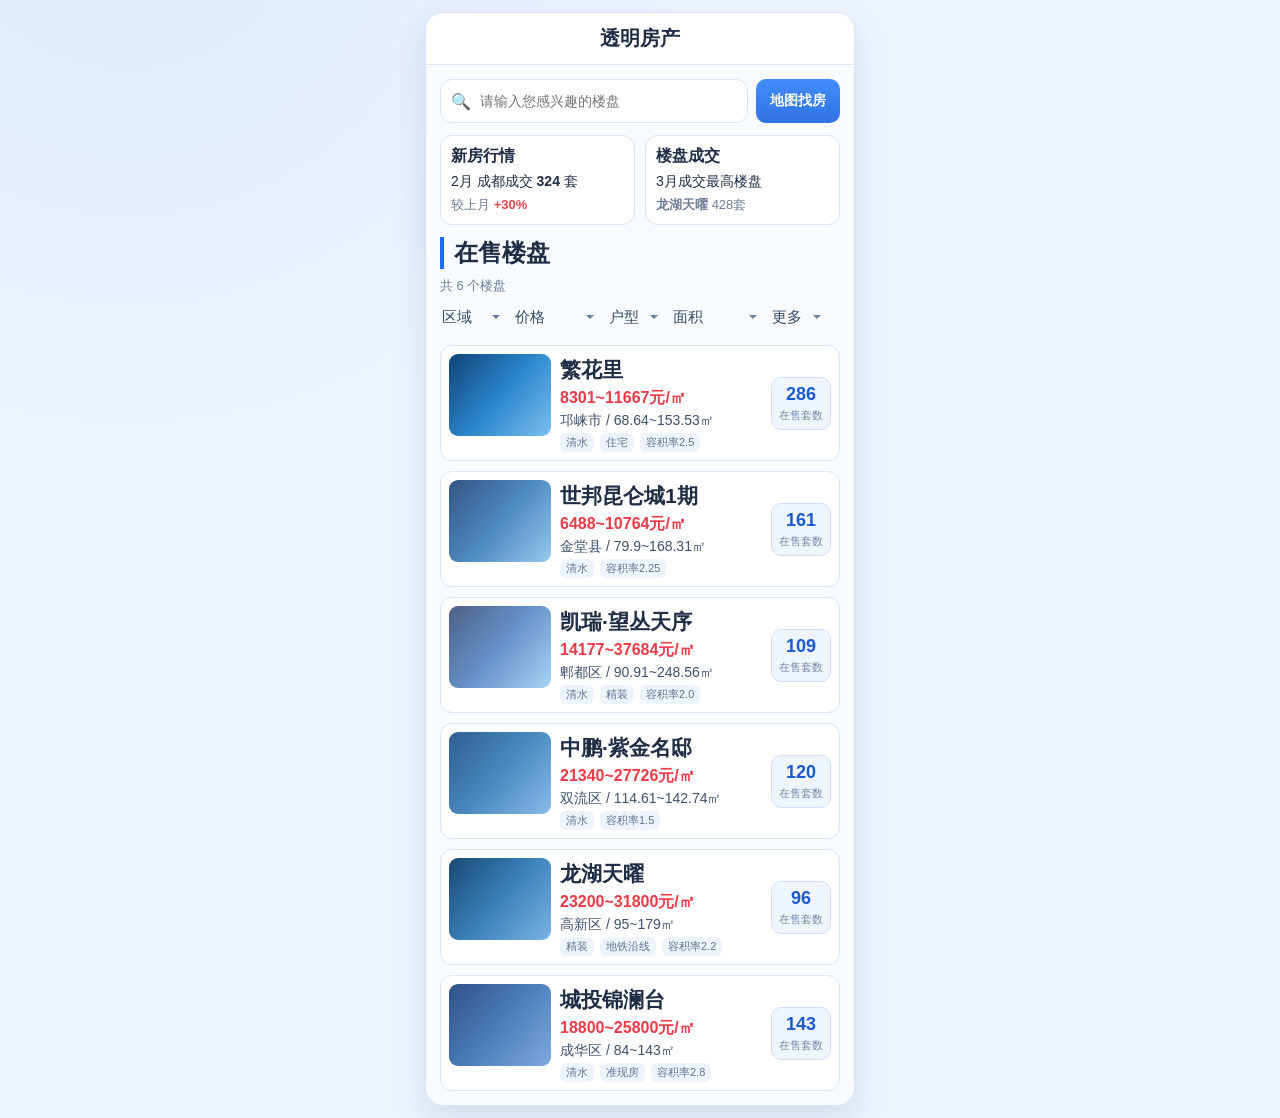
==== index.html @ 1438a650 "删除楼盘成交标签" ====
<!doctype html>
<html lang="zh-CN">
<head>
  <meta charset="UTF-8">
  <meta name="viewport" content="width=device-width,initial-scale=1">
  <title>透明房产</title>
  <meta http-equiv="refresh" content="0; url=./transparent-house-prototype.html">
  <style>
    body{
      margin:0;
      min-height:100vh;
      display:grid;
      place-items:center;
      font-family:"PingFang SC","Microsoft YaHei",sans-serif;
      background:#f2f7ff;
      color:#294368;
    }
    a{color:#1f6dff}
  </style>
</head>
<body>
  <div>正在进入原型页，如未自动跳转请点击 <a href="./transparent-house-prototype.html">这里</a>。</div>
</body>
</html>
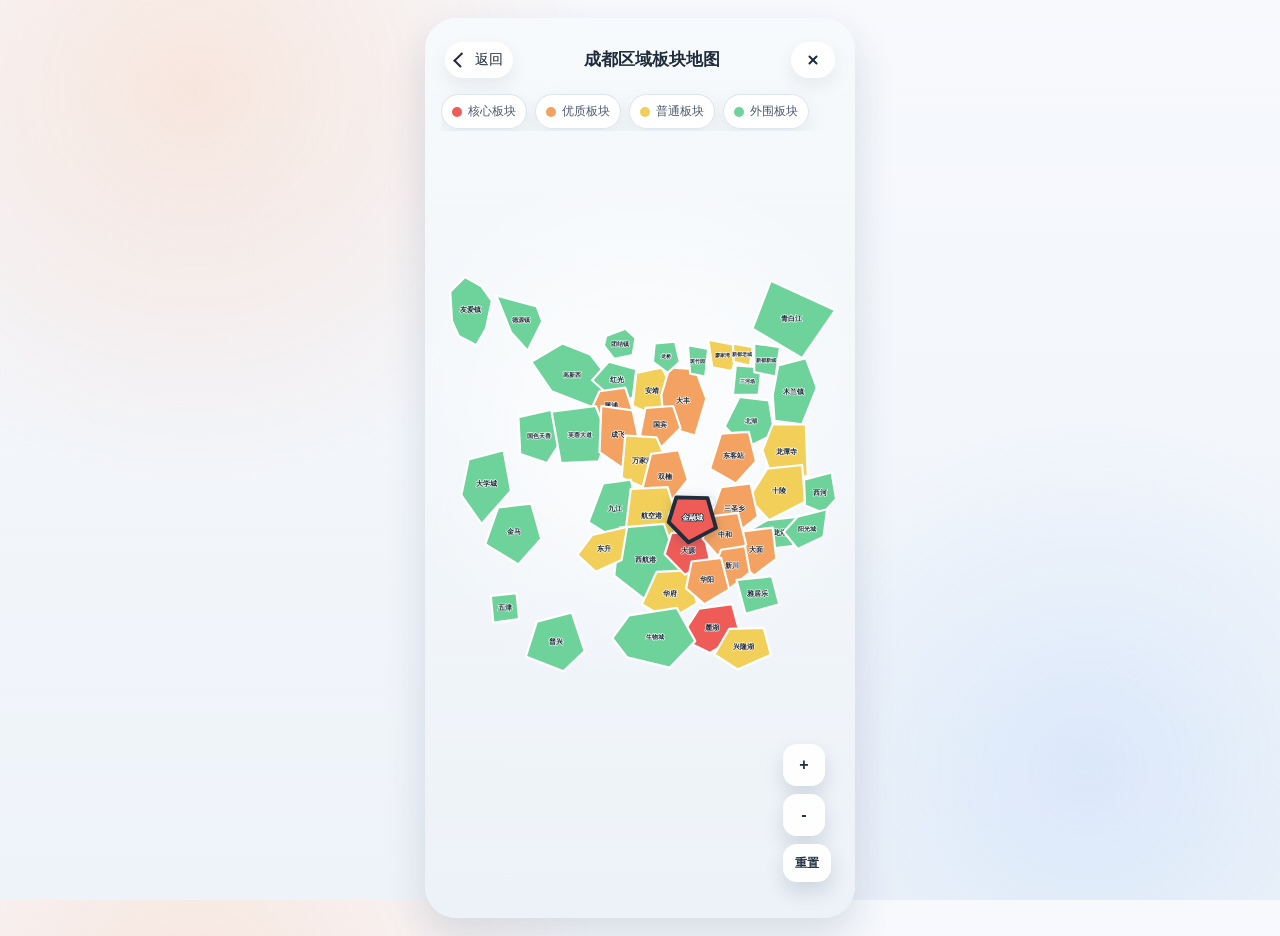
==== commit 051d2b93: "Add Chengdu sector map and project detail pages" ====
--- a/index.html
+++ b/index.html
@@ -2,9 +2,9 @@
 <html lang="zh-CN">
 <head>
   <meta charset="UTF-8">
-  <meta name="viewport" content="width=device-width,initial-scale=1">
-  <title>透明房产</title>
-  <meta http-equiv="refresh" content="0; url=./transparent-house-prototype.html">
+  <meta name="viewport" content="width=device-width, initial-scale=1">
+  <title>成都板块地图选房</title>
+  <meta http-equiv="refresh" content="0; url=./chengdu-sector-map.html">
   <style>
     body{
       margin:0;
@@ -12,13 +12,13 @@
       display:grid;
       place-items:center;
       font-family:"PingFang SC","Microsoft YaHei",sans-serif;
-      background:#f2f7ff;
+      background:#f7fafc;
       color:#294368;
     }
     a{color:#1f6dff}
   </style>
 </head>
 <body>
-  <div>正在进入原型页，如未自动跳转请点击 <a href="./transparent-house-prototype.html">这里</a>。</div>
+  <div>正在进入成都板块地图页，如未自动跳转请点击 <a href="./chengdu-sector-map.html">这里</a>。</div>
 </body>
 </html>
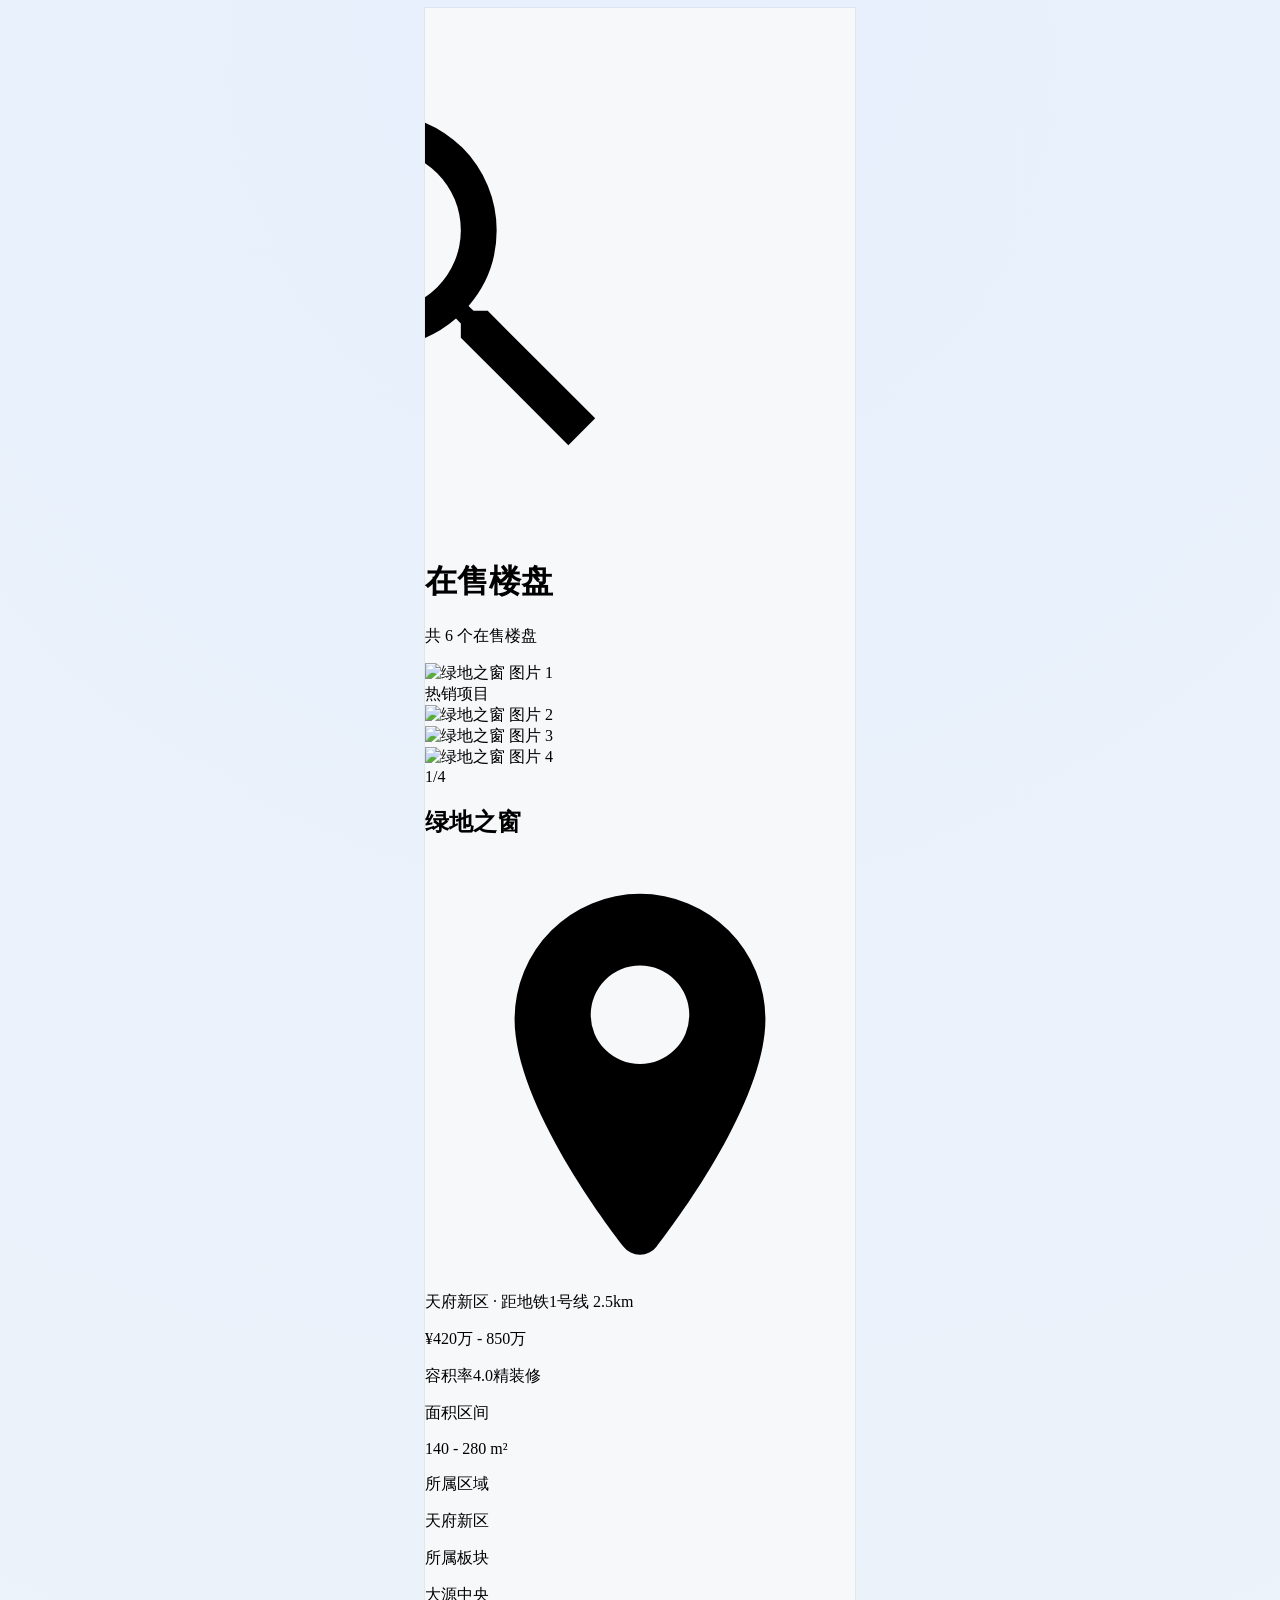
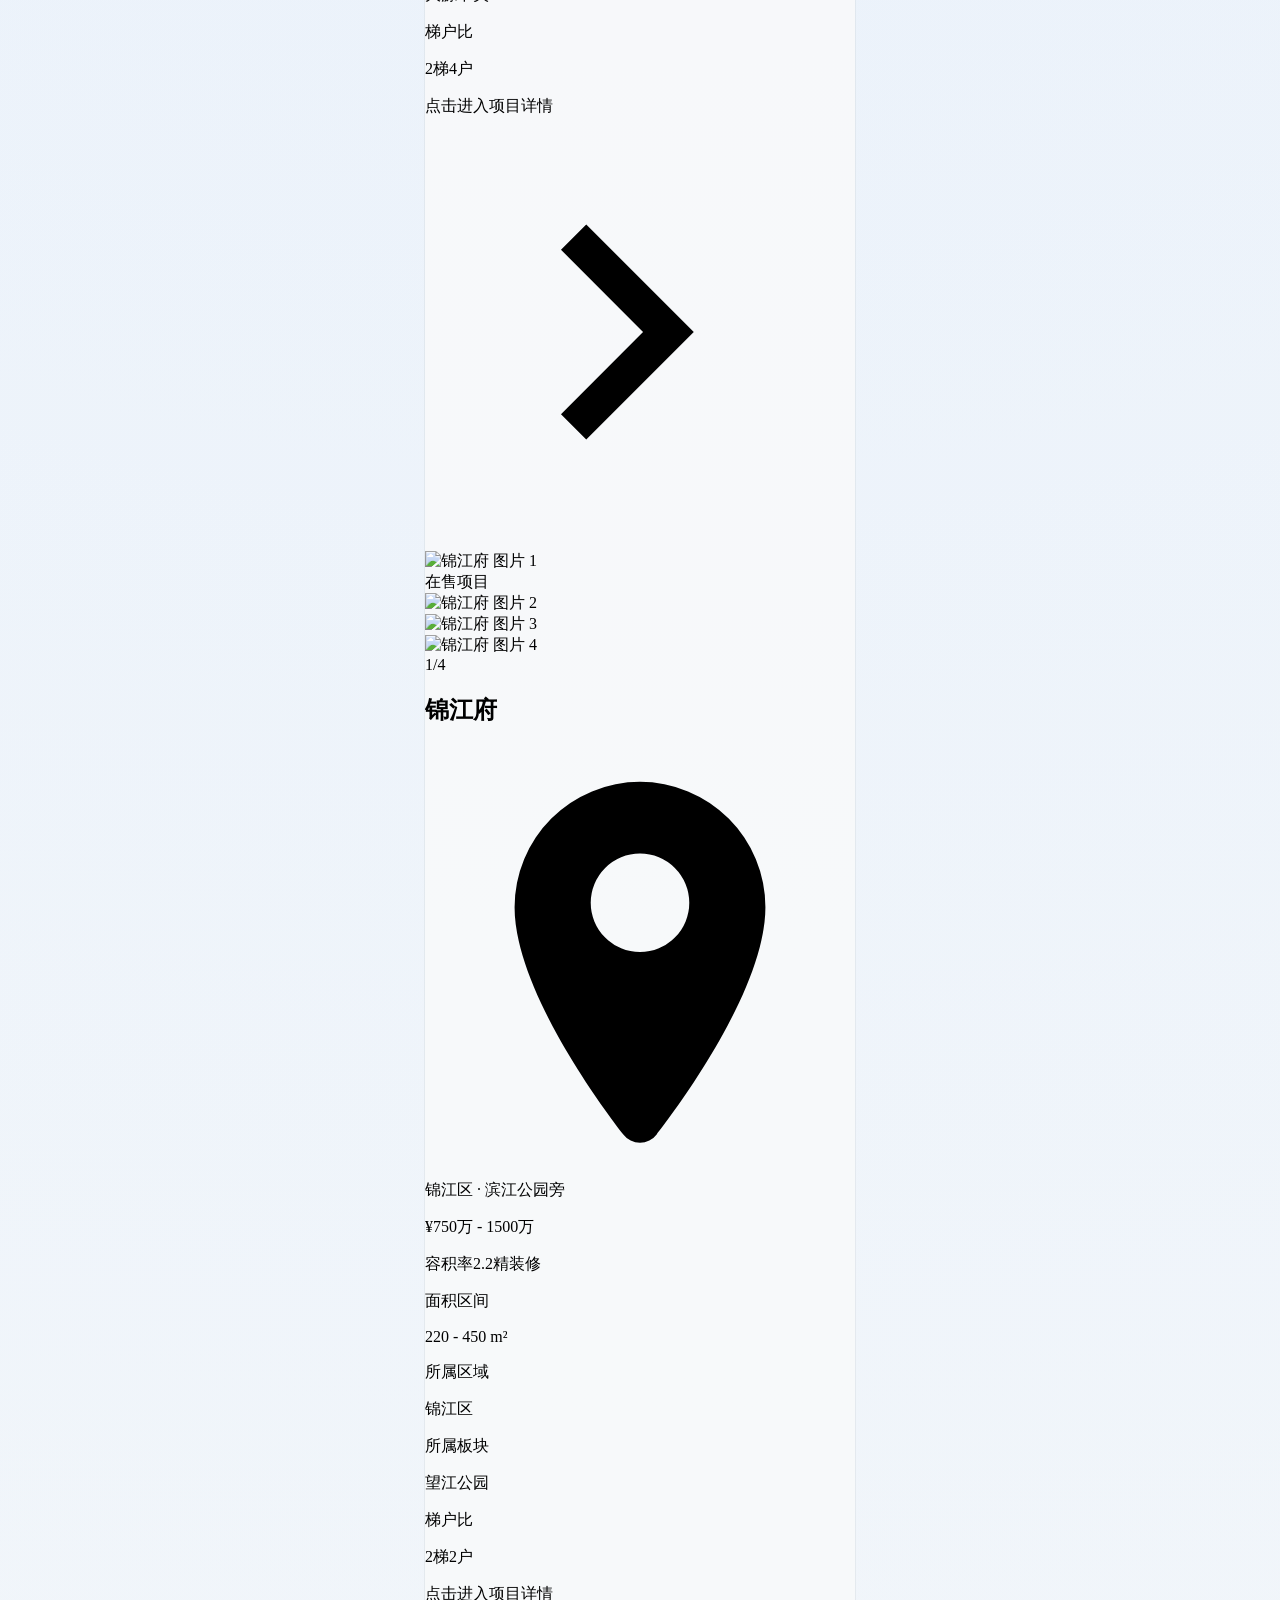
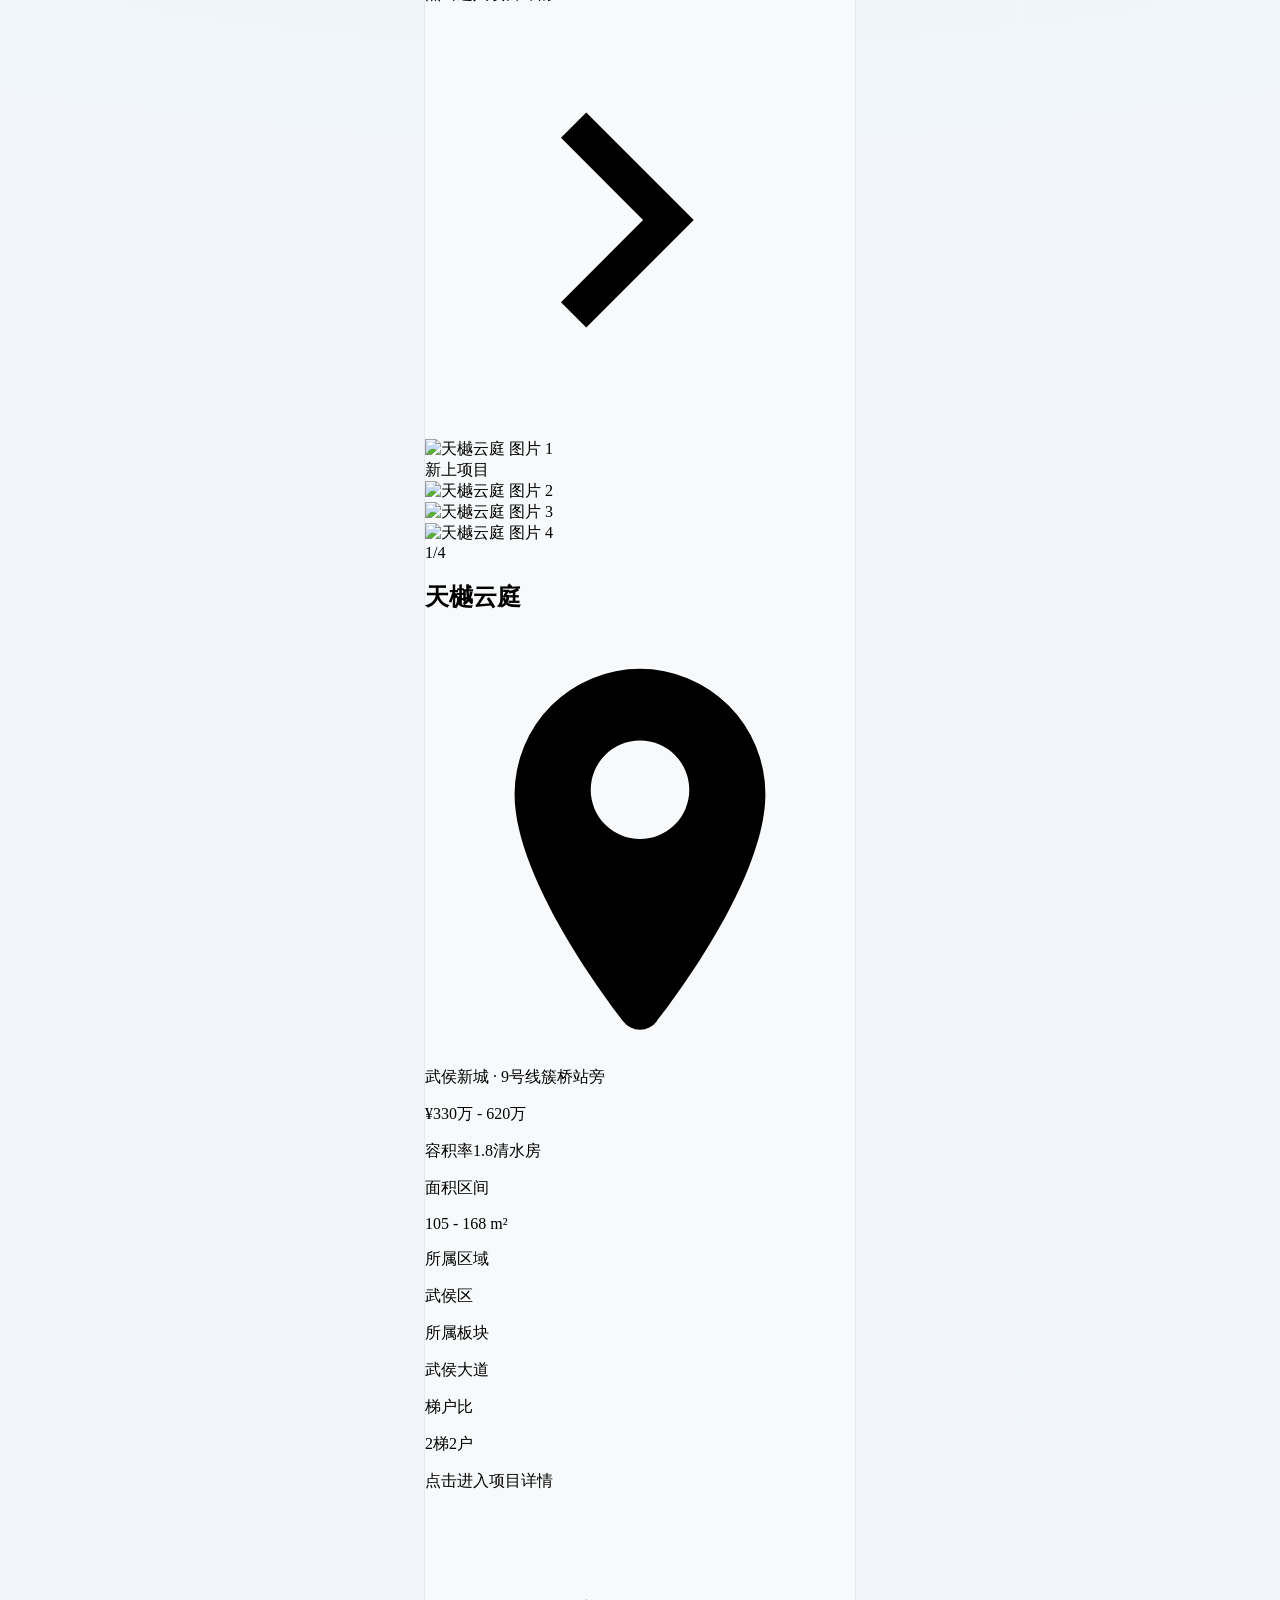
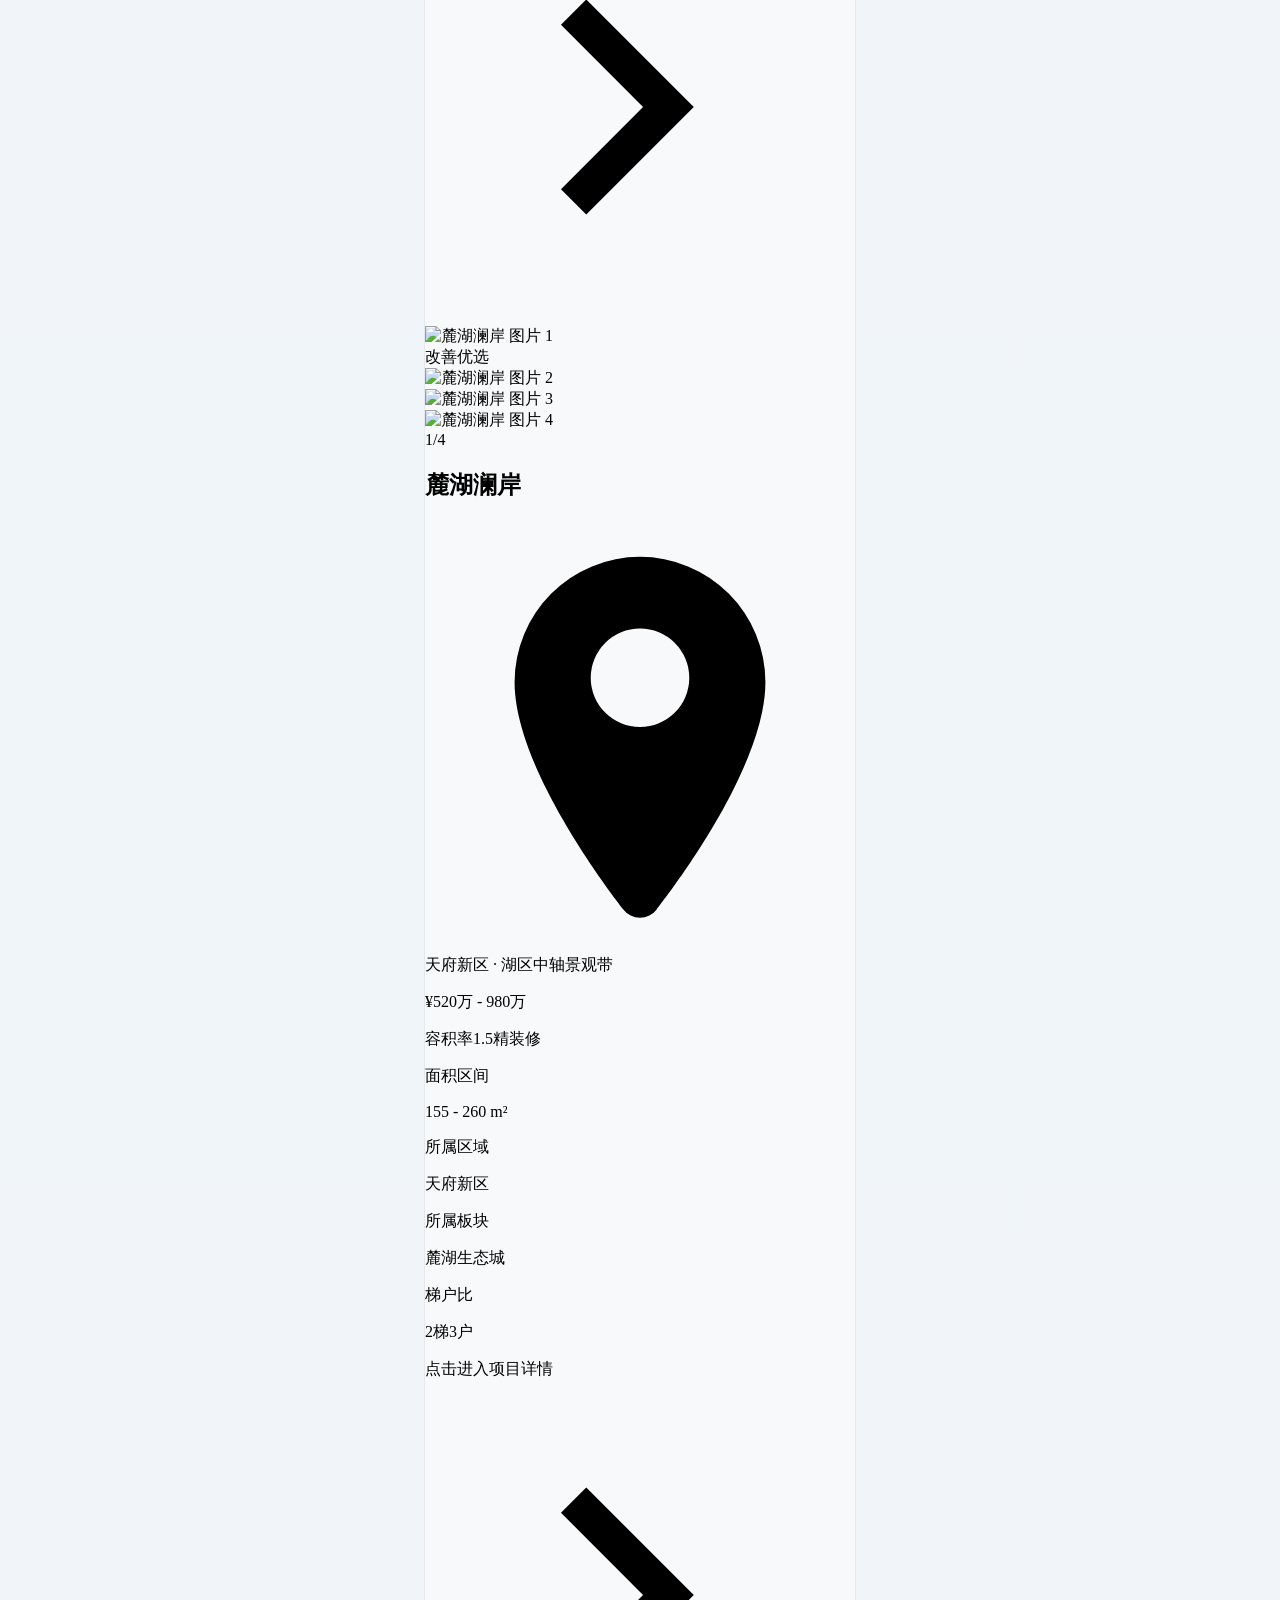
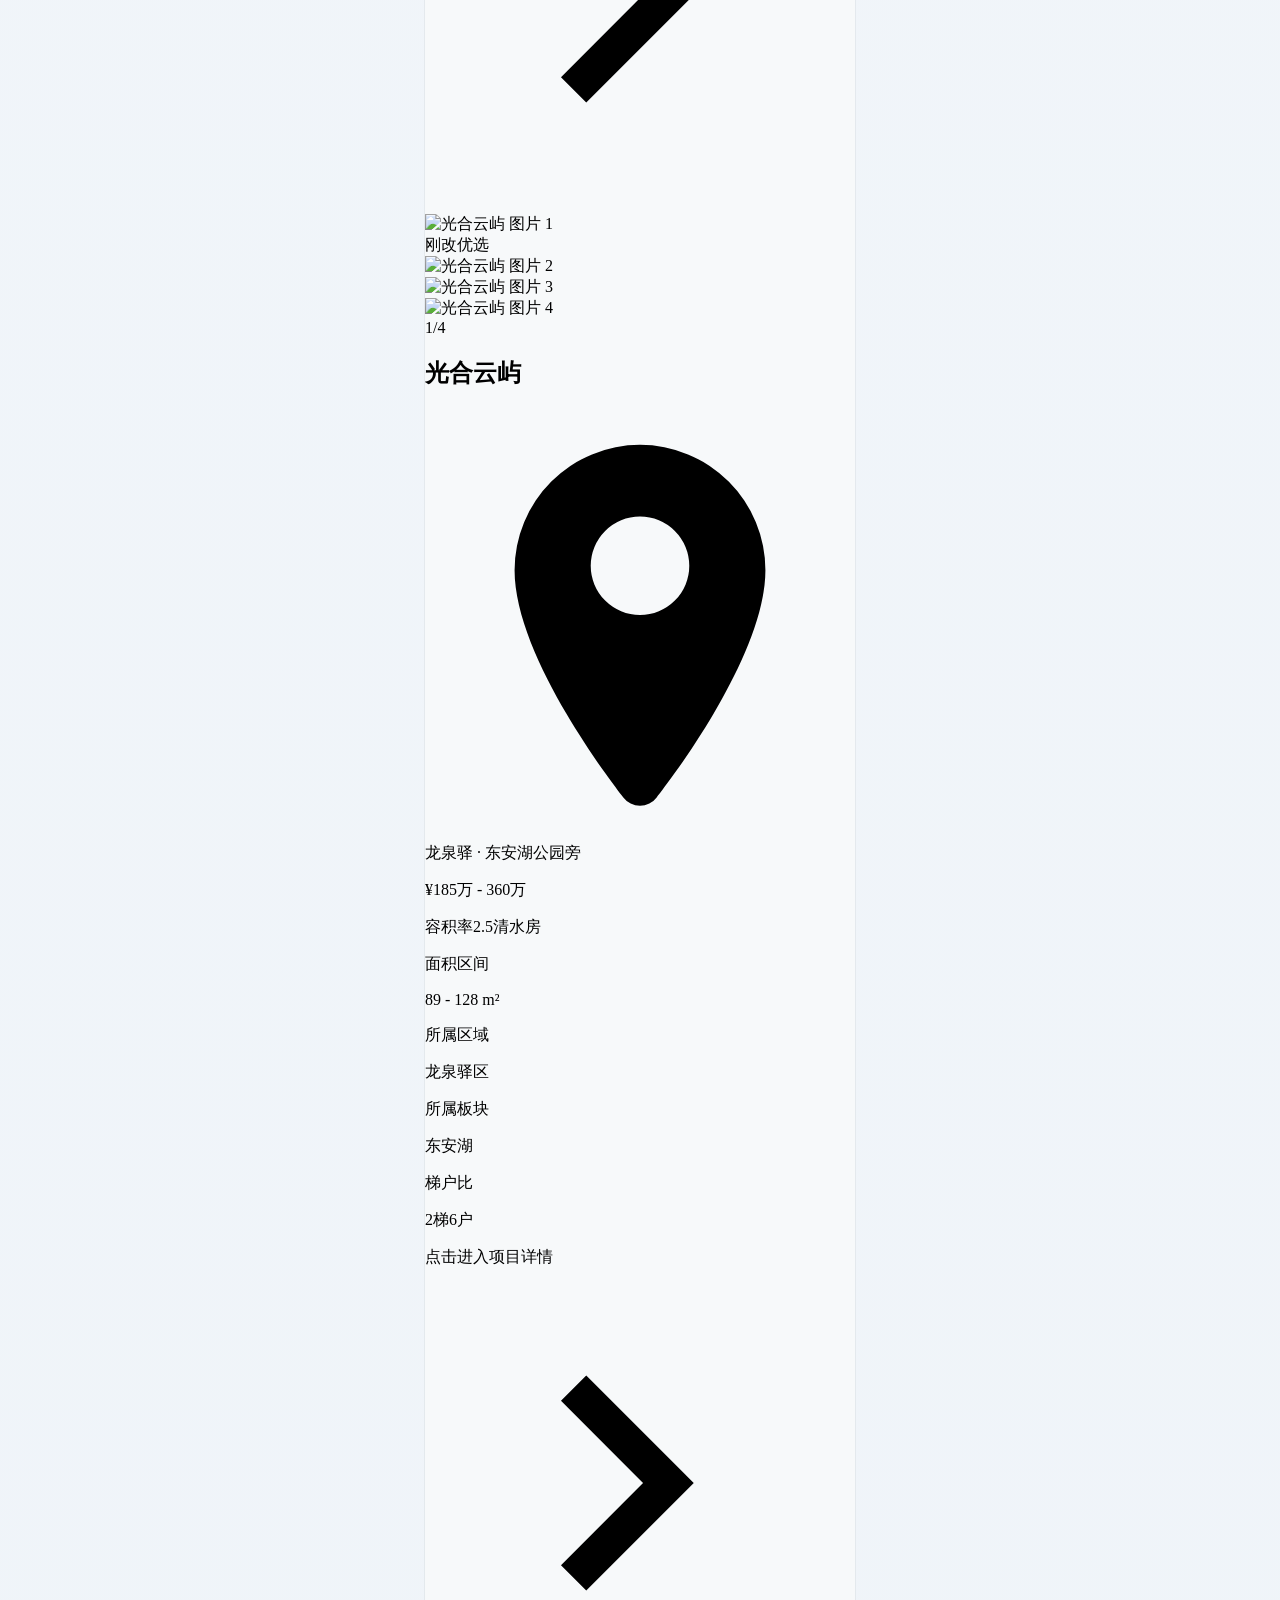
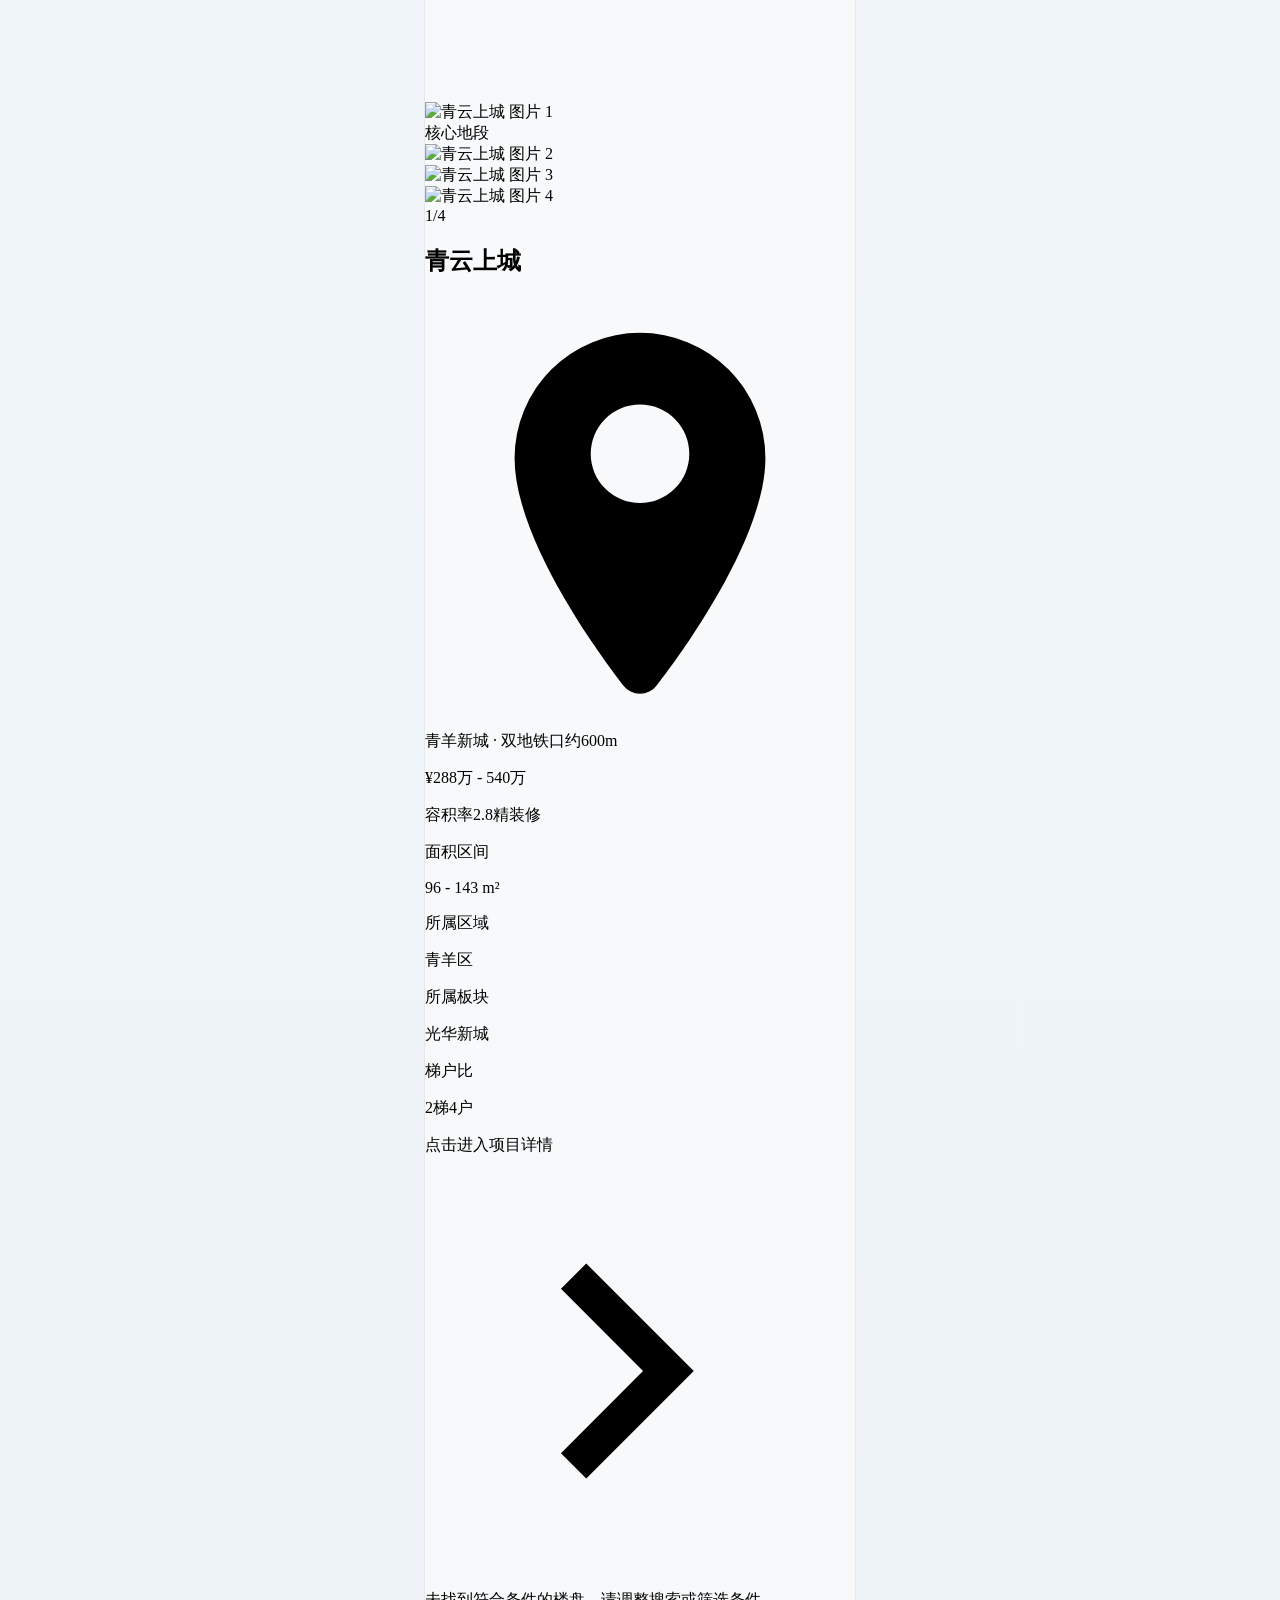
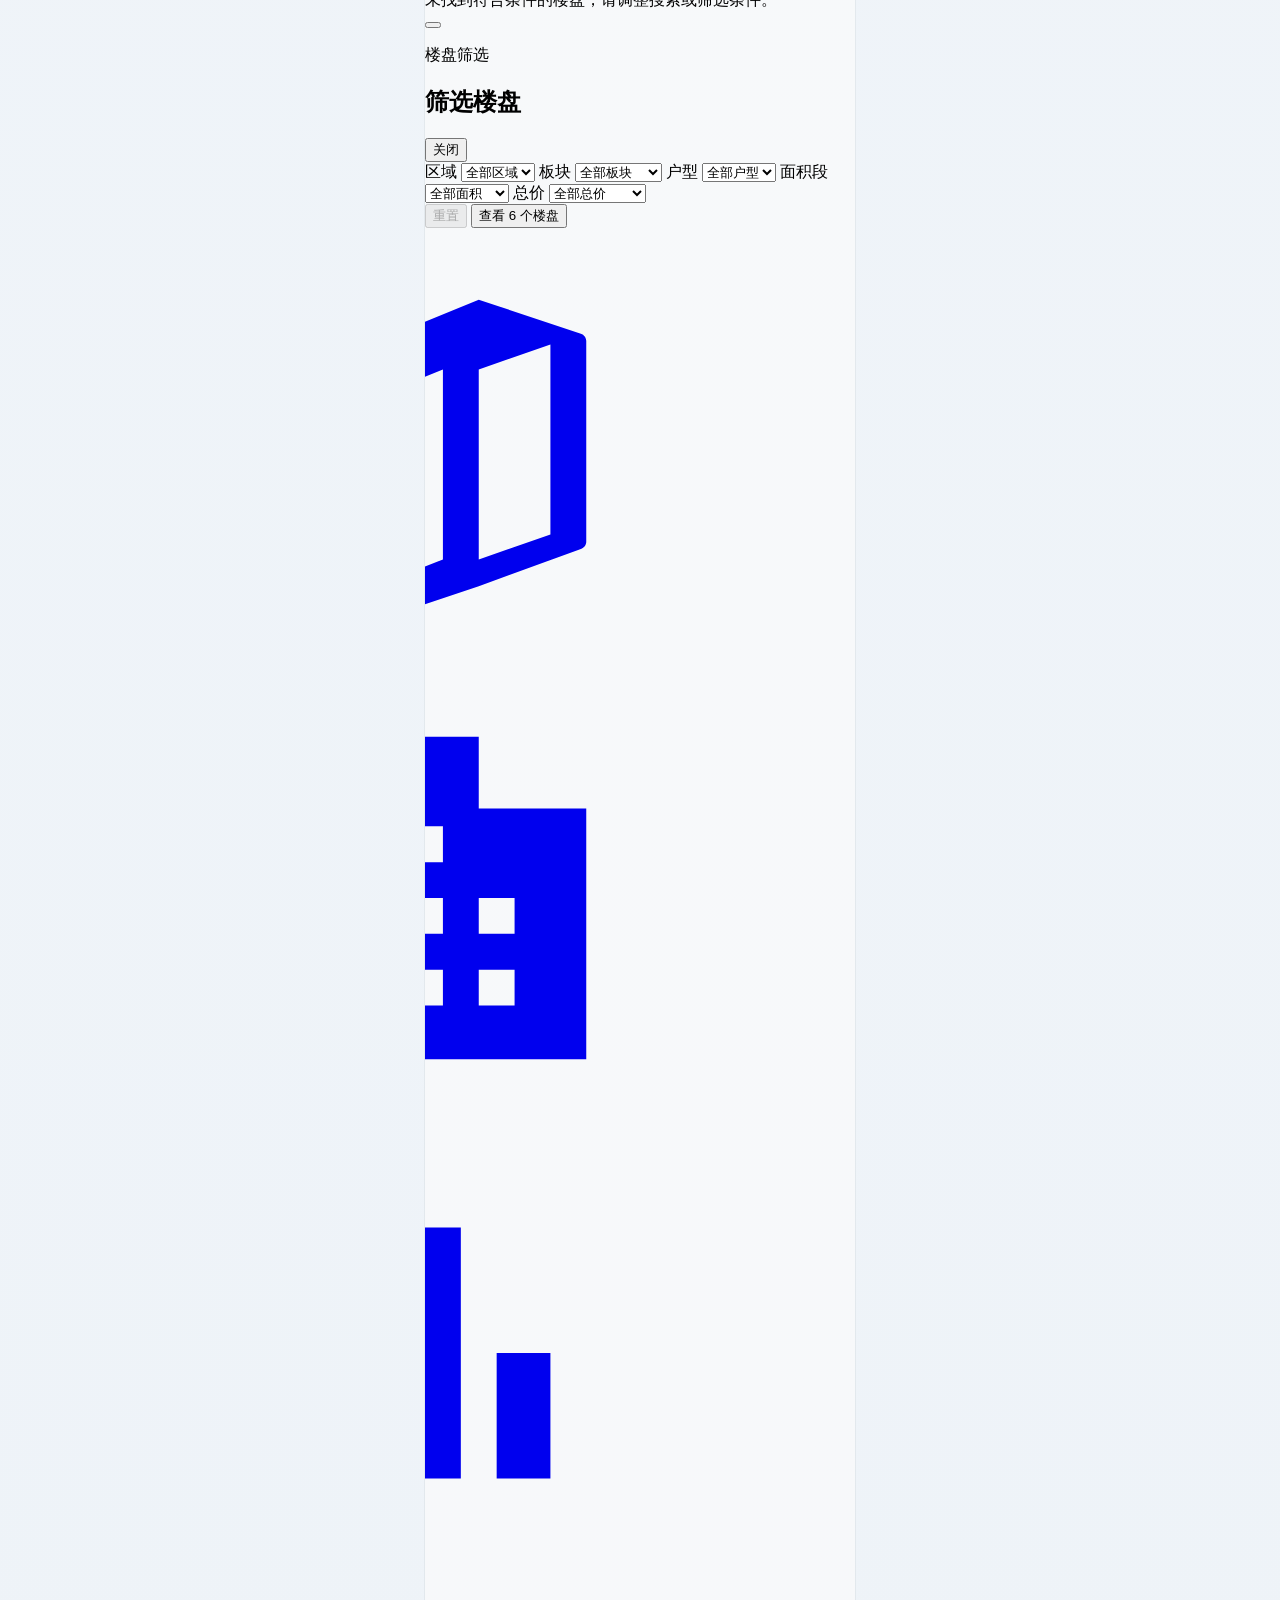
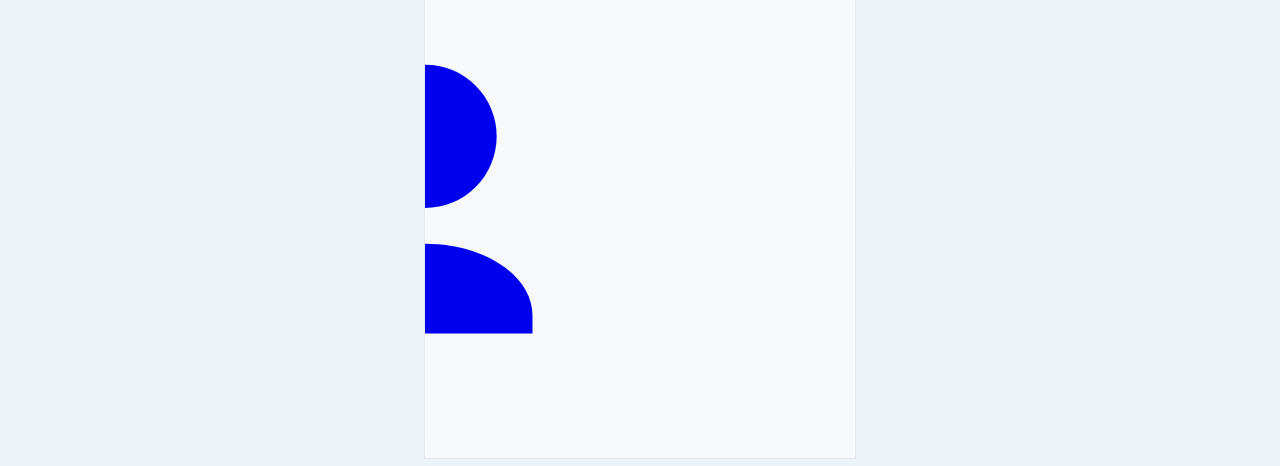
==== commit 0c2aa95b: "Update home listing page" ====
--- a/index.html
+++ b/index.html
@@ -1,24 +1,742 @@
-<!doctype html>
-<html lang="zh-CN">
-<head>
-  <meta charset="UTF-8">
-  <meta name="viewport" content="width=device-width, initial-scale=1">
-  <title>成都板块地图选房</title>
-  <meta http-equiv="refresh" content="0; url=./chengdu-sector-map.html">
-  <style>
-    body{
-      margin:0;
-      min-height:100vh;
-      display:grid;
-      place-items:center;
-      font-family:"PingFang SC","Microsoft YaHei",sans-serif;
-      background:#f7fafc;
-      color:#294368;
+<!DOCTYPE html>
+
+<html class="light" lang="zh-CN"><head>
+<meta charset="utf-8"/>
+<meta content="width=device-width, initial-scale=1.0" name="viewport"/>
+<title>透明房产 - 在售楼盘</title>
+<script src="https://cdn.tailwindcss.com?plugins=forms,container-queries"></script>
+<link href="https://fonts.googleapis.com/css2?family=Manrope:wght@400;600;700;800&amp;family=Inter:wght@400;500;600&amp;family=Plus_Jakarta_Sans:wght@400;500;600;700&amp;display=swap" rel="stylesheet"/>
+<script id="tailwind-config">
+      tailwind.config = {
+        darkMode: "class",
+        theme: {
+          extend: {
+            "colors": {
+                    "background": "#f8f9fa",
+                    "on-primary-fixed": "#001b3d",
+                    "on-tertiary": "#ffffff",
+                    "on-tertiary-container": "#4f3d00",
+                    "on-secondary": "#ffffff",
+                    "on-tertiary-fixed": "#241a00",
+                    "primary-fixed-dim": "#a5c8ff",
+                    "on-primary": "#ffffff",
+                    "inverse-on-surface": "#f0f1f2",
+                    "tertiary": "#735c00",
+                    "on-secondary-container": "#526478",
+                    "surface-variant": "#e1e3e4",
+                    "on-surface": "#191c1d",
+                    "surface-container-lowest": "#ffffff",
+                    "secondary": "#4e6073",
+                    "surface-container-highest": "#e1e3e4",
+                    "surface-dim": "#d9dadb",
+                    "secondary-fixed-dim": "#b5c8df",
+                    "surface-container-high": "#e7e8e9",
+                    "primary-container": "#004786",
+                    "on-error-container": "#93000a",
+                    "inverse-primary": "#a5c8ff",
+                    "secondary-container": "#cfe2f9",
+                    "on-primary-container": "#d7e3ff",
+                    "surface-container-low": "#f3f4f5",
+                    "secondary-fixed": "#d1e4fb",
+                    "outline-variant": "#c0c8cc",
+                    "surface-tint": "#005faf",
+                    "on-background": "#191c1d",
+                    "on-secondary-fixed": "#091d2e",
+                    "primary-fixed": "#d7e3ff",
+                    "surface-bright": "#f8f9fa",
+                    "on-surface-variant": "#40484c",
+                    "tertiary-fixed-dim": "#e9c349",
+                    "error-container": "#ffdad6",
+                    "surface": "#f8f9fa",
+                    "primary": "#00325b",
+                    "tertiary-container": "#cca730",
+                    "on-secondary-fixed-variant": "#36485b",
+                    "surface-container": "#edeeef",
+                    "on-tertiary-fixed-variant": "#574500",
+                    "error": "#ba1a1a",
+                    "on-primary-fixed-variant": "#004786",
+                    "on-error": "#ffffff",
+                    "outline": "#70787c",
+                    "tertiary-fixed": "#ffe088",
+                    "inverse-surface": "#2e3132"
+            },
+            "borderRadius": {
+                    "DEFAULT": "0.25rem",
+                    "lg": "0.5rem",
+                    "xl": "1.5rem",
+                    "full": "9999px"
+            },
+            "fontFamily": {
+                    "headline": ["Manrope", "sans-serif"],
+                    "body": ["Inter", "sans-serif"],
+                    "label": ["Plus Jakarta Sans", "sans-serif"]
+            }
+          },
+        },
+      }
+    </script>
+<style>
+        .hide-scrollbar::-webkit-scrollbar {
+            display: none;
+        }
+        .hide-scrollbar {
+            -ms-overflow-style: none;
+            scrollbar-width: none;
+        }
+    </style>
+<style>
+        body {
+            min-height: 100dvh;
+            background:
+                radial-gradient(circle at top, rgba(165, 200, 255, 0.16), transparent 30%),
+                linear-gradient(180deg, #f3f7fb 0%, #eef3f8 100%);
+        }
+        .mobile-shell {
+            min-height: 100dvh;
+            display: flex;
+            justify-content: center;
+            align-items: stretch;
+        }
+        .mobile-app {
+            position: relative;
+            width: 100%;
+            max-width: 430px;
+            min-height: 100dvh;
+            background: rgba(248, 249, 250, 0.96);
+            box-shadow: 0 0 0 1px rgba(192, 200, 204, 0.25);
+            overflow: hidden;
+        }
+        .floating-shell {
+            left: 50%;
+            width: 100%;
+            max-width: 430px;
+            transform: translateX(-50%);
+        }
+        .top-safe {
+            padding-top: calc(env(safe-area-inset-top) + 10px);
+        }
+        .bottom-safe {
+            padding-bottom: calc(env(safe-area-inset-bottom) + 10px);
+        }
+        .fab-offset {
+            bottom: calc(env(safe-area-inset-bottom) + 92px);
+        }
+        .card-link {
+            position: absolute;
+            inset: 0;
+            z-index: 10;
+        }
+        .card-inner-action {
+            position: relative;
+            z-index: 20;
+        }
+        .card-media {
+            position: relative;
+            z-index: 20;
+            touch-action: pan-x;
+            -webkit-overflow-scrolling: touch;
+        }
+        @media (max-width: 430px) {
+            .mobile-app {
+                box-shadow: none;
+            }
+        }
+    </style>
+</head>
+<body class="bg-surface font-body text-on-surface">
+<div class="mobile-shell">
+<div class="mobile-app">
+<!-- TopAppBar -->
+<header class="fixed top-0 floating-shell top-safe z-50 bg-white/80 backdrop-blur-xl shadow-sm">
+<div class="px-4 pb-4">
+<div class="grid grid-cols-[1fr_auto_1fr] items-center gap-3 pt-2">
+<div></div>
+<div class="text-center text-[17px] font-semibold tracking-tight text-black">透明房产</div>
+<div class="justify-self-end flex h-8 items-center justify-between rounded-full bg-white/75 px-3 shadow-sm ring-1 ring-black/10 backdrop-blur-md">
+<button aria-label="更多" class="flex h-6 w-6 items-center justify-center text-black" type="button">
+<svg aria-hidden="true" class="h-4 w-4" fill="currentColor" viewBox="0 0 20 20">
+<circle cx="4" cy="10" r="1.5"></circle>
+<circle cx="10" cy="10" r="2.2"></circle>
+<circle cx="16" cy="10" r="1.5"></circle>
+</svg>
+</button>
+<span class="h-4 w-px bg-black/15"></span>
+<button aria-label="关闭" class="flex h-6 w-6 items-center justify-center text-black" type="button">
+<svg aria-hidden="true" class="h-4 w-4" fill="none" viewBox="0 0 20 20">
+<circle cx="10" cy="10" r="6.2" stroke="currentColor" stroke-width="1.8"></circle>
+<path d="M7.4 7.4 12.6 12.6M12.6 7.4 7.4 12.6" stroke="currentColor" stroke-linecap="round" stroke-width="1.8"></path>
+</svg>
+</button>
+</div>
+</div>
+<div class="mt-3 flex items-center gap-2">
+<div class="relative flex h-11 flex-1 items-center rounded-xl bg-surface-container-lowest px-3.5 ring-1 ring-outline-variant/15">
+<svg aria-hidden="true" class="h-3.5 w-3.5 flex-none text-outline" fill="currentColor" viewBox="0 0 24 24"><path d="M15.5 14h-.79l-.28-.27A6.47 6.47 0 0 0 16 9.5 6.5 6.5 0 1 0 9.5 16a6.47 6.47 0 0 0 4.23-1.57l.27.28v.79L20 21.5 21.5 20l-6-6Zm-6 0A4.5 4.5 0 1 1 9.5 5a4.5 4.5 0 0 1 0 9Z"/></svg>
+<input id="searchInput" class="ml-2 w-full border-none bg-transparent py-2 text-sm font-body focus:ring-0" placeholder="搜索区域或楼盘项目..." type="text"/>
+</div>
+<button id="openFilterButton" aria-expanded="false" class="h-11 shrink-0 rounded-xl bg-primary px-4 text-sm font-label font-bold text-on-primary shadow-lg shadow-primary/15" type="button">筛选</button>
+</div>
+</div>
+</header>
+<main class="pt-40 pb-40 px-4 mx-auto max-w-[430px]">
+<!-- Section Header -->
+<div class="mb-5 px-1">
+<div>
+<h1 class="text-[22px] font-extrabold font-headline text-primary tracking-tight">在售楼盘</h1>
+<p id="filterSummary" class="mt-1 text-xs font-medium text-secondary">共 6 个在售楼盘</p>
+</div>
+</div>
+<!-- Property Cards List -->
+<div class="space-y-5" id="propertyList"></div>
+<div id="emptyState" class="hidden rounded-[1.25rem] border border-dashed border-outline-variant/60 bg-white/75 px-4 py-10 text-center text-sm text-secondary shadow-sm">
+未找到符合条件的楼盘，请调整搜索或筛选条件。
+</div>
+</main>
+<div id="filterModal" class="fixed inset-0 z-[70] hidden">
+<button id="filterBackdrop" aria-label="关闭筛选弹窗" class="absolute inset-0 bg-slate-950/30 backdrop-blur-[2px]" type="button"></button>
+<section class="absolute bottom-0 left-1/2 max-h-[82dvh] w-full max-w-[430px] -translate-x-1/2 overflow-y-auto rounded-t-[1.75rem] bg-white px-4 pb-6 pt-3 shadow-[0_-24px_60px_rgba(15,23,42,0.18)]">
+<div class="mx-auto mb-4 h-1.5 w-12 rounded-full bg-slate-200"></div>
+<div class="mb-4 flex items-center justify-between">
+<div>
+<p class="text-[11px] font-label font-bold uppercase tracking-[0.18em] text-secondary">楼盘筛选</p>
+<h2 class="text-lg font-extrabold font-headline text-primary">筛选楼盘</h2>
+</div>
+<button id="closeFilterButton" class="rounded-full bg-surface-container px-3 py-1.5 text-[12px] font-label font-bold text-secondary" type="button">关闭</button>
+</div>
+<div class="space-y-3">
+<label class="block rounded-2xl bg-surface-container-lowest px-3 py-3 ring-1 ring-outline-variant/15">
+<span class="mb-2 block text-[10px] font-label font-bold uppercase tracking-[0.18em] text-outline">区域</span>
+<select id="regionFilter" class="w-full border-none bg-transparent p-0 text-sm font-semibold text-primary focus:ring-0">
+<option value="">全部区域</option>
+</select>
+</label>
+<label class="block rounded-2xl bg-surface-container-lowest px-3 py-3 ring-1 ring-outline-variant/15">
+<span class="mb-2 block text-[10px] font-label font-bold uppercase tracking-[0.18em] text-outline">板块</span>
+<select id="sectorFilter" class="w-full border-none bg-transparent p-0 text-sm font-semibold text-primary focus:ring-0">
+<option value="">全部板块</option>
+</select>
+</label>
+<label class="block rounded-2xl bg-surface-container-lowest px-3 py-3 ring-1 ring-outline-variant/15">
+<span class="mb-2 block text-[10px] font-label font-bold uppercase tracking-[0.18em] text-outline">户型</span>
+<select id="roomFilter" class="w-full border-none bg-transparent p-0 text-sm font-semibold text-primary focus:ring-0">
+<option value="">全部户型</option>
+</select>
+</label>
+<label class="block rounded-2xl bg-surface-container-lowest px-3 py-3 ring-1 ring-outline-variant/15">
+<span class="mb-2 block text-[10px] font-label font-bold uppercase tracking-[0.18em] text-outline">面积段</span>
+<select id="areaFilter" class="w-full border-none bg-transparent p-0 text-sm font-semibold text-primary focus:ring-0">
+<option value="">全部面积</option>
+<option value="0-90">90㎡以下</option>
+<option value="90-120">90-120㎡</option>
+<option value="120-144">120-144㎡</option>
+<option value="144+">144㎡以上</option>
+</select>
+</label>
+<label class="block rounded-2xl bg-surface-container-lowest px-3 py-3 ring-1 ring-outline-variant/15">
+<span class="mb-2 block text-[10px] font-label font-bold uppercase tracking-[0.18em] text-outline">总价</span>
+<select id="priceFilter" class="w-full border-none bg-transparent p-0 text-sm font-semibold text-primary focus:ring-0">
+<option value="">全部总价</option>
+<option value="0-150">150万以内</option>
+<option value="150-250">150万-250万</option>
+<option value="250-400">250万-400万</option>
+<option value="400-600">400万-600万</option>
+<option value="600+">600万及以上</option>
+</select>
+</label>
+</div>
+<div class="mt-5 flex items-center gap-3">
+<button id="resetFiltersButton" class="flex-1 rounded-full bg-surface-container px-4 py-3 text-[13px] font-label font-bold text-primary transition-colors hover:bg-surface-container-high disabled:cursor-not-allowed disabled:opacity-50" type="button">重置</button>
+<button id="applyFilterButton" class="flex-1 rounded-full bg-primary px-4 py-3 text-[13px] font-label font-bold text-on-primary shadow-lg shadow-primary/20" type="button">查看楼盘</button>
+</div>
+</section>
+</div>
+<!-- Map/List Toggle FAB -->
+<div class="fixed floating-shell fab-offset z-50 flex justify-center">
+<a class="flex items-center gap-2 bg-primary text-on-primary px-6 py-3 rounded-full shadow-2xl active:scale-95 transition-transform font-label font-bold" href="./chengdu-sector-map.html">
+<svg aria-hidden="true" class="h-5 w-5 flex-none" fill="currentColor" viewBox="0 0 24 24"><path d="m15 18.5 4-1.39V6.5l-4 1.4v10.6Zm-6 1.6 4-1.6V7.9l-4 1.6v10.6Zm-5-3 3 1.05V7.55L4 6.5v10.6ZM3.3 4.8 8.7 6.6 15 4l5.7 1.9c.18.06.3.22.3.41v11.2c0 .18-.12.34-.3.4L15 20 9 22 3.3 20.1A.43.43 0 0 1 3 19.7V5.2c0-.3.3-.5.6-.4Z"/></svg>
+<span>地图模式</span>
+</a>
+</div>
+<!-- BottomNavBar -->
+<nav class="fixed bottom-0 floating-shell z-50 rounded-t-[1.5rem] bg-white/85 backdrop-blur-xl shadow-[0_-4px_24px_rgba(25,28,29,0.06)] flex justify-around items-center h-20 bottom-safe">
+<!-- Viewing (Active) -->
+<a id="homeNavButton" class="flex flex-col items-center justify-center text-primary font-bold opacity-100 transition-all" href="./index.html" aria-current="page">
+<svg aria-hidden="true" class="h-5 w-5" fill="currentColor" viewBox="0 0 24 24"><path d="M3 21V3h12v4h6v14H3Zm4-3h2v-2H7v2Zm0-4h2v-2H7v2Zm0-4h2V8H7v2Zm4 8h2v-2h-2v2Zm0-4h2v-2h-2v2Zm0-4h2V8h-2v2Zm4 8h2v-2h-2v2Zm0-4h2v-2h-2v2Z"/></svg>
+<span class="text-[11px] font-label font-semibold mt-1">首页</span>
+</a>
+<!-- Data -->
+<a id="dataNavButton" class="flex flex-col items-center justify-center text-slate-400 hover:text-primary transition-colors" href="./data.html">
+<svg aria-hidden="true" class="h-5 w-5" fill="currentColor" viewBox="0 0 24 24"><path d="M5 9h3v10H5V9Zm5-4h4v14h-4V5Zm6 7h3v7h-3v-7Z"/></svg>
+<span class="text-[11px] font-label font-medium mt-1">数据</span>
+</a>
+<!-- My -->
+<a class="flex flex-col items-center justify-center text-slate-400 hover:text-primary transition-colors" href="./my.html">
+<svg aria-hidden="true" class="h-5 w-5" fill="currentColor" viewBox="0 0 24 24"><path d="M12 12a4 4 0 1 0-4-4 4 4 0 0 0 4 4Zm0 2c-3.33 0-6 1.79-6 4v1h12v-1c0-2.21-2.67-4-6-4Z"/></svg>
+<span class="text-[11px] font-label font-medium mt-1">我的</span>
+</a>
+</nav>
+</div>
+</div>
+<script>
+const properties = [
+  {
+    name: "绿地之窗",
+    badge: "热销项目",
+    badgeTone: "tertiary",
+    location: "天府新区 · 距地铁1号线 2.5km",
+    region: "天府新区",
+    sector: "大源中央",
+    priceMin: 420,
+    priceMax: 850,
+    tags: ["容积率4.0", "精装修"],
+    features: ["近地铁", "改善", "景观"],
+    sizeRange: "140 - 280 m²",
+    elevatorRatio: "2梯4户",
+    unitTitle: "A栋 1单元 14层 1402号",
+    unitMeta: "3房2厅2卫 · 142m²",
+    unitPrice: "¥428万",
+    stockCount: 12,
+    images: [
+      "https://lh3.googleusercontent.com/aida-public/[base64]",
+      "https://lh3.googleusercontent.com/aida-public/[base64]",
+      "https://images.unsplash.com/photo-1460317442991-0ec209397118?auto=format&fit=crop&w=1200&q=80",
+      "https://images.unsplash.com/photo-1494526585095-c41746248156?auto=format&fit=crop&w=1200&q=80"
+    ]
+  },
+  {
+    name: "锦江府",
+    badge: "在售项目",
+    badgeTone: "primary",
+    location: "锦江区 · 滨江公园旁",
+    region: "锦江区",
+    sector: "望江公园",
+    priceMin: 750,
+    priceMax: 1500,
+    tags: ["容积率2.2", "精装修"],
+    features: ["景观", "改善", "会所"],
+    sizeRange: "220 - 450 m²",
+    elevatorRatio: "2梯2户",
+    unitTitle: "1号楼 1单元 32层 3201号",
+    unitMeta: "5房5厅5卫 · 410m²",
+    unitPrice: "¥1420万",
+    stockCount: 4,
+    images: [
+      "https://lh3.googleusercontent.com/aida-public/[base64]",
+      "https://lh3.googleusercontent.com/aida-public/[base64]",
+      "https://lh3.googleusercontent.com/aida-public/[base64]",
+      "https://images.unsplash.com/photo-1505693416388-ac5ce068fe85?auto=format&fit=crop&w=1200&q=80"
+    ]
+  },
+  {
+    name: "天樾云庭",
+    badge: "新上项目",
+    badgeTone: "primary",
+    location: "武侯新城 · 9号线簇桥站旁",
+    region: "武侯区",
+    sector: "武侯大道",
+    priceMin: 330,
+    priceMax: 620,
+    tags: ["容积率1.8", "清水房"],
+    features: ["近地铁", "低密", "改善"],
+    sizeRange: "105 - 168 m²",
+    elevatorRatio: "2梯2户",
+    unitTitle: "6栋 2单元 11层 1101号",
+    unitMeta: "4房2厅2卫 · 168m²",
+    unitPrice: "¥598万",
+    stockCount: 18,
+    images: [
+      "https://images.unsplash.com/photo-1512917774080-9991f1c4c750?auto=format&fit=crop&w=1200&q=80",
+      "https://images.unsplash.com/photo-1484154218962-a197022b5858?auto=format&fit=crop&w=1200&q=80",
+      "https://images.unsplash.com/photo-1448630360428-65456885c650?auto=format&fit=crop&w=1200&q=80",
+      "https://images.unsplash.com/photo-1505693416388-ac5ce068fe85?auto=format&fit=crop&w=1200&q=80"
+    ]
+  },
+  {
+    name: "麓湖澜岸",
+    badge: "改善优选",
+    badgeTone: "tertiary",
+    location: "天府新区 · 湖区中轴景观带",
+    region: "天府新区",
+    sector: "麓湖生态城",
+    priceMin: 520,
+    priceMax: 980,
+    tags: ["容积率1.5", "精装修"],
+    features: ["景观", "低密", "会所"],
+    sizeRange: "155 - 260 m²",
+    elevatorRatio: "2梯3户",
+    unitTitle: "3栋 1单元 9层 901号",
+    unitMeta: "4房2厅3卫 · 188m²",
+    unitPrice: "¥672万",
+    stockCount: 9,
+    images: [
+      "https://images.unsplash.com/photo-1600585154526-990dced4db0d?auto=format&fit=crop&w=1200&q=80",
+      "https://images.unsplash.com/photo-1600607687939-ce8a6c25118c?auto=format&fit=crop&w=1200&q=80",
+      "https://images.unsplash.com/photo-1600047509807-ba8f99d2cdde?auto=format&fit=crop&w=1200&q=80",
+      "https://images.unsplash.com/photo-1600566753086-00f18fb6b3ea?auto=format&fit=crop&w=1200&q=80"
+    ]
+  },
+  {
+    name: "光合云屿",
+    badge: "刚改优选",
+    badgeTone: "primary",
+    location: "龙泉驿 · 东安湖公园旁",
+    region: "龙泉驿区",
+    sector: "东安湖",
+    priceMin: 185,
+    priceMax: 360,
+    tags: ["容积率2.5", "清水房"],
+    features: ["景观", "近地铁", "改善"],
+    sizeRange: "89 - 128 m²",
+    elevatorRatio: "2梯6户",
+    unitTitle: "8栋 2单元 17层 1704号",
+    unitMeta: "3房2厅2卫 · 108m²",
+    unitPrice: "¥236万",
+    stockCount: 26,
+    images: [
+      "https://images.unsplash.com/photo-1460317442991-0ec209397118?auto=format&fit=crop&w=1200&q=80",
+      "https://images.unsplash.com/photo-1494526585095-c41746248156?auto=format&fit=crop&w=1200&q=80",
+      "https://images.unsplash.com/photo-1505693416388-ac5ce068fe85?auto=format&fit=crop&w=1200&q=80",
+      "https://images.unsplash.com/photo-1494526585095-c41746248156?auto=format&fit=crop&w=1200&q=80"
+    ]
+  },
+  {
+    name: "青云上城",
+    badge: "核心地段",
+    badgeTone: "tertiary",
+    location: "青羊新城 · 双地铁口约600m",
+    region: "青羊区",
+    sector: "光华新城",
+    priceMin: 288,
+    priceMax: 540,
+    tags: ["容积率2.8", "精装修"],
+    features: ["近地铁", "改善", "会所"],
+    sizeRange: "96 - 143 m²",
+    elevatorRatio: "2梯4户",
+    unitTitle: "5栋 1单元 13层 1302号",
+    unitMeta: "3房2厅2卫 · 118m²",
+    unitPrice: "¥338万",
+    stockCount: 21,
+    images: [
+      "https://images.unsplash.com/photo-1480074568708-e7b720bb3f09?auto=format&fit=crop&w=1200&q=80",
+      "https://images.unsplash.com/photo-1484154218962-a197022b5858?auto=format&fit=crop&w=1200&q=80",
+      "https://images.unsplash.com/photo-1502005229762-cf1b2da7c5d6?auto=format&fit=crop&w=1200&q=80",
+      "https://images.unsplash.com/photo-1494526585095-c41746248156?auto=format&fit=crop&w=1200&q=80"
+    ]
+  }
+];
+
+const PROJECT_DETAIL_PATH = "./project-detail.html";
+const propertyFilterMeta = [
+  { projectId: "home-greenland", region: "天府新区", roomTypes: [3, 4] },
+  { projectId: "home-jinjiang", region: "锦江区", roomTypes: [4, 5] },
+  { projectId: "home-tianyue", region: "武侯区", roomTypes: [3, 4] },
+  { projectId: "home-luhu", region: "天府新区", roomTypes: [4] },
+  { projectId: "home-guanghe", region: "龙泉驿区", roomTypes: [3] },
+  { projectId: "home-qingyun", region: "青羊区", roomTypes: [3, 4] }
+];
+
+properties.forEach((property, index) => {
+  const meta = propertyFilterMeta[index];
+  if (meta) {
+    Object.assign(property, meta);
+  }
+});
+
+const searchInput = document.querySelector("#searchInput");
+const openFilterButton = document.querySelector("#openFilterButton");
+const filterModal = document.querySelector("#filterModal");
+const filterBackdrop = document.querySelector("#filterBackdrop");
+const closeFilterButton = document.querySelector("#closeFilterButton");
+const regionFilter = document.querySelector("#regionFilter");
+const sectorFilter = document.querySelector("#sectorFilter");
+const roomFilter = document.querySelector("#roomFilter");
+const areaFilter = document.querySelector("#areaFilter");
+const priceFilter = document.querySelector("#priceFilter");
+const resetFiltersButton = document.querySelector("#resetFiltersButton");
+const applyFilterButton = document.querySelector("#applyFilterButton");
+const filterSummary = document.querySelector("#filterSummary");
+const propertyList = document.querySelector("#propertyList");
+const emptyState = document.querySelector("#emptyState");
+const filterControls = [searchInput, regionFilter, sectorFilter, roomFilter, areaFilter, priceFilter];
+
+function setFilterModalVisibility(visible) {
+  filterModal.classList.toggle("hidden", !visible);
+  document.body.classList.toggle("overflow-hidden", visible);
+  openFilterButton.setAttribute("aria-expanded", String(visible));
+}
+
+function getActiveFilterCount() {
+  return [
+    regionFilter.value,
+    sectorFilter.value,
+    roomFilter.value,
+    areaFilter.value,
+    priceFilter.value
+  ].filter(Boolean).length;
+}
+
+function getSelectedPriceRange(value) {
+  if (!value) {
+    return null;
+  }
+
+  if (value.endsWith("+")) {
+    return { min: Number(value.replace("+", "")), max: Number.POSITIVE_INFINITY };
+  }
+
+  const [min, max] = value.split("-").map(Number);
+  return { min, max };
+}
+
+function getSelectedAreaRange(value) {
+  if (!value) {
+    return null;
+  }
+
+  if (value === "144+") {
+    return { min: 144, max: Number.POSITIVE_INFINITY };
+  }
+
+  const [min, max] = value.split("-").map(Number);
+  return { min, max };
+}
+
+function getPropertySizeRange(property) {
+  const match = property.sizeRange.match(/(\d+(?:\.\d+)?)\s*-\s*(\d+(?:\.\d+)?)/);
+  if (!match) {
+    return { min: 0, max: Number.POSITIVE_INFINITY };
+  }
+
+  return {
+    min: Number(match[1]),
+    max: Number(match[2])
+  };
+}
+
+function getPropertyRooms(property) {
+  if (Array.isArray(property.roomTypes)) {
+    return property.roomTypes;
+  }
+
+  const rooms = [...property.unitMeta.matchAll(/(\d+)房/g)].map((match) => Number(match[1]));
+  return rooms.length ? rooms : [];
+}
+
+function populateFilterOptions() {
+  const regions = [...new Set(properties.map((property) => property.region))];
+  const sectors = [...new Set(properties.map((property) => property.sector))];
+  const rooms = [...new Set(properties.flatMap(getPropertyRooms))].sort((left, right) => left - right);
+
+  regionFilter.innerHTML = [
+    '<option value="">全部区域</option>',
+    ...regions.map((region) => `<option value="${region}">${region}</option>`)
+  ].join("");
+
+  sectorFilter.innerHTML = [
+    '<option value="">全部板块</option>',
+    ...sectors.map((sector) => `<option value="${sector}">${sector}</option>`)
+  ].join("");
+
+  roomFilter.innerHTML = [
+    '<option value="">全部户型</option>',
+    ...rooms.map((room) => `<option value="${room}">${room}室</option>`)
+  ].join("");
+}
+
+function getBadgeClasses(tone) {
+  return tone === "primary"
+    ? "bg-primary/90 text-on-primary"
+    : "bg-tertiary-fixed/90 text-on-tertiary-fixed";
+}
+
+function getProjectDetailUrl(property) {
+  const projectId = property.projectId || "home-greenland";
+  return `${PROJECT_DETAIL_PATH}?projectId=${encodeURIComponent(projectId)}`;
+}
+
+function renderProperties(list) {
+  propertyList.innerHTML = list.map((property) => {
+    const imageSlides = property.images.map((image, index) => `
+<div class="flex-none ${index === 0 ? "w-full" : "w-[85%]"} snap-start relative" data-slide-index="${index + 1}">
+<img alt="${property.name} 图片 ${index + 1}" class="w-full h-full object-cover" loading="lazy" src="${image}"/>
+${index === 0 ? `<div class="absolute top-3 left-3 flex gap-2"><span class="${getBadgeClasses(property.badgeTone)} px-2 py-0.5 rounded text-[10px] font-bold uppercase tracking-wider font-label backdrop-blur-md">${property.badge}</span></div>` : ""}
+</div>`.trim()).join("");
+
+    const tagList = property.tags.map((tag) => `<span class="bg-surface-container-high px-2.5 py-0.5 rounded-full text-[11px] font-label font-semibold text-primary">${tag}</span>`).join("");
+
+    return `
+<div class="group relative bg-surface-container-lowest rounded-xl overflow-hidden border border-outline-variant/10 shadow-sm transition-all duration-300 active:ring-2 active:ring-primary/20">
+<a aria-label="查看项目详情" class="card-link" href="${getProjectDetailUrl(property)}"></a>
+<div class="card-media relative overflow-x-auto flex snap-x snap-mandatory hide-scrollbar gap-2 h-52 scroll-smooth" data-carousel>
+${imageSlides}
+<div class="pointer-events-none absolute bottom-3 right-3 z-30 rounded-full bg-black/45 px-2.5 py-1 text-[10px] font-label font-bold tracking-wide text-white backdrop-blur-md" data-carousel-indicator>1/${property.images.length}</div>
+</div>
+<div class="p-4">
+<div class="flex flex-col gap-2 mb-3">
+<div>
+<h2 class="text-[24px] font-bold font-headline text-primary leading-tight">${property.name}</h2>
+<p class="text-secondary font-body flex items-center gap-1 text-xs mt-1">
+<svg aria-hidden="true" class="h-[14px] w-[14px] flex-none" fill="currentColor" viewBox="0 0 24 24"><path d="M12 2a7 7 0 0 0-7 7c0 4.78 5.34 11.74 6.07 12.68a1.16 1.16 0 0 0 1.86 0C13.66 20.74 19 13.78 19 9a7 7 0 0 0-7-7Zm0 9.5A2.5 2.5 0 1 1 12 6a2.5 2.5 0 0 1 0 5.5Z"/></svg>
+${property.location}
+</p>
+</div>
+<div>
+<p class="text-lg font-extrabold font-headline text-primary">¥${property.priceMin}万 - ${property.priceMax}万</p>
+</div>
+</div>
+<div class="flex flex-wrap gap-1.5 mb-4">
+${tagList}
+</div>
+<div class="grid grid-cols-2 gap-x-3 gap-y-4 py-4 border-t border-outline-variant/10">
+<div class="space-y-0.5">
+<p class="text-[9px] font-label font-bold text-outline uppercase tracking-wider">面积区间</p>
+<p class="text-xs font-semibold font-body">${property.sizeRange}</p>
+</div>
+<div class="space-y-0.5">
+<p class="text-[9px] font-label font-bold text-outline uppercase tracking-wider">所属区域</p>
+<p class="text-xs font-semibold font-body">${property.region}</p>
+</div>
+<div class="space-y-0.5">
+<p class="text-[9px] font-label font-bold text-outline uppercase tracking-wider">所属板块</p>
+<p class="text-xs font-semibold font-body">${property.sector}</p>
+</div>
+<div class="space-y-0.5">
+<p class="text-[9px] font-label font-bold text-outline uppercase tracking-wider">梯户比</p>
+<p class="text-xs font-semibold font-body">${property.elevatorRatio}</p>
+</div>
+</div>
+<div class="mt-4 flex justify-center">
+<span class="text-[10px] text-outline flex items-center gap-1 font-label">
+点击进入项目详情
+<svg aria-hidden="true" class="h-[12px] w-[12px] flex-none" fill="currentColor" viewBox="0 0 24 24"><path d="m9 6 6 6-6 6-1.41-1.41L12.17 12 7.59 7.41 9 6Z"/></svg>
+</span>
+</div>
+</div>
+</div>`.trim();
+  }).join("");
+  bindMediaCarousels();
+}
+
+function getCurrentSlideIndex(track) {
+  const slides = Array.from(track.querySelectorAll("[data-slide-index]"));
+  if (!slides.length) {
+    return 1;
+  }
+
+  const closestSlide = slides.reduce((best, slide, index) => {
+    const delta = Math.abs(track.scrollLeft - slide.offsetLeft);
+    if (delta < best.delta) {
+      return { index, delta };
     }
-    a{color:#1f6dff}
-  </style>
-</head>
-<body>
-  <div>正在进入成都板块地图页，如未自动跳转请点击 <a href="./chengdu-sector-map.html">这里</a>。</div>
-</body>
-</html>
+    return best;
+  }, { index: 0, delta: Number.POSITIVE_INFINITY });
+
+  return closestSlide.index + 1;
+}
+
+function bindMediaCarousels() {
+  const carousels = propertyList.querySelectorAll("[data-carousel]");
+  carousels.forEach((track) => {
+    const indicator = track.querySelector("[data-carousel-indicator]");
+    const slides = track.querySelectorAll("[data-slide-index]");
+    if (!indicator || !slides.length) {
+      return;
+    }
+
+    let frameId = 0;
+    const syncIndicator = () => {
+      indicator.textContent = `${getCurrentSlideIndex(track)}/${slides.length}`;
+    };
+
+    track.addEventListener("scroll", () => {
+      cancelAnimationFrame(frameId);
+      frameId = requestAnimationFrame(syncIndicator);
+    }, { passive: true });
+
+    syncIndicator();
+  });
+}
+
+function applyFilters() {
+  const keyword = searchInput.value.trim().toLowerCase();
+  const region = regionFilter.value;
+  const sector = sectorFilter.value;
+  const room = roomFilter.value;
+  const areaRange = getSelectedAreaRange(areaFilter.value);
+  const priceRange = getSelectedPriceRange(priceFilter.value);
+  const hasActiveFilters = Boolean(keyword || region || sector || room || areaFilter.value || priceFilter.value);
+  const filteredProperties = properties.filter((property) => {
+    const searchPool = [
+      property.name,
+      property.location,
+      property.region,
+      property.sector,
+      ...getPropertyRooms(property).map((roomType) => `${roomType}室`),
+      ...property.tags,
+      ...property.features
+    ].join(" ").toLowerCase();
+    const sizeRange = getPropertySizeRange(property);
+
+    const matchesKeyword = !keyword || searchPool.includes(keyword);
+    const matchesRegion = !region || property.region === region;
+    const matchesSector = !sector || property.sector === sector;
+    const matchesRoom = !room || getPropertyRooms(property).includes(Number(room));
+    const matchesArea = !areaRange || (sizeRange.min <= areaRange.max && sizeRange.max >= areaRange.min);
+    const matchesPrice = !priceRange || (property.priceMin <= priceRange.max && property.priceMax >= priceRange.min);
+
+    return matchesKeyword && matchesRegion && matchesSector && matchesRoom && matchesArea && matchesPrice;
+  });
+
+  renderProperties(filteredProperties);
+
+  filterSummary.textContent = hasActiveFilters
+    ? `筛选后找到 ${filteredProperties.length} 个在售楼盘`
+    : `共 ${filteredProperties.length} 个在售楼盘`;
+  emptyState.classList.toggle("hidden", filteredProperties.length !== 0);
+  resetFiltersButton.disabled = !hasActiveFilters;
+  applyFilterButton.textContent = `查看 ${filteredProperties.length} 个楼盘`;
+  const activeFilterCount = getActiveFilterCount();
+  openFilterButton.textContent = activeFilterCount ? `筛选 · ${activeFilterCount}` : "筛选";
+}
+
+openFilterButton.addEventListener("click", () => {
+  setFilterModalVisibility(true);
+});
+
+closeFilterButton.addEventListener("click", () => {
+  setFilterModalVisibility(false);
+});
+
+filterBackdrop.addEventListener("click", () => {
+  setFilterModalVisibility(false);
+});
+
+applyFilterButton.addEventListener("click", () => {
+  setFilterModalVisibility(false);
+});
+
+resetFiltersButton.addEventListener("click", () => {
+  regionFilter.value = "";
+  sectorFilter.value = "";
+  roomFilter.value = "";
+  areaFilter.value = "";
+  priceFilter.value = "";
+  applyFilters();
+});
+
+filterControls.forEach((control) => {
+  const eventName = control.tagName === "INPUT" ? "input" : "change";
+  control.addEventListener(eventName, applyFilters);
+});
+
+document.addEventListener("keydown", (event) => {
+  if (event.key === "Escape" && !filterModal.classList.contains("hidden")) {
+    setFilterModalVisibility(false);
+  }
+});
+
+populateFilterOptions();
+setFilterModalVisibility(false);
+applyFilters();
+</script>
+</body></html>
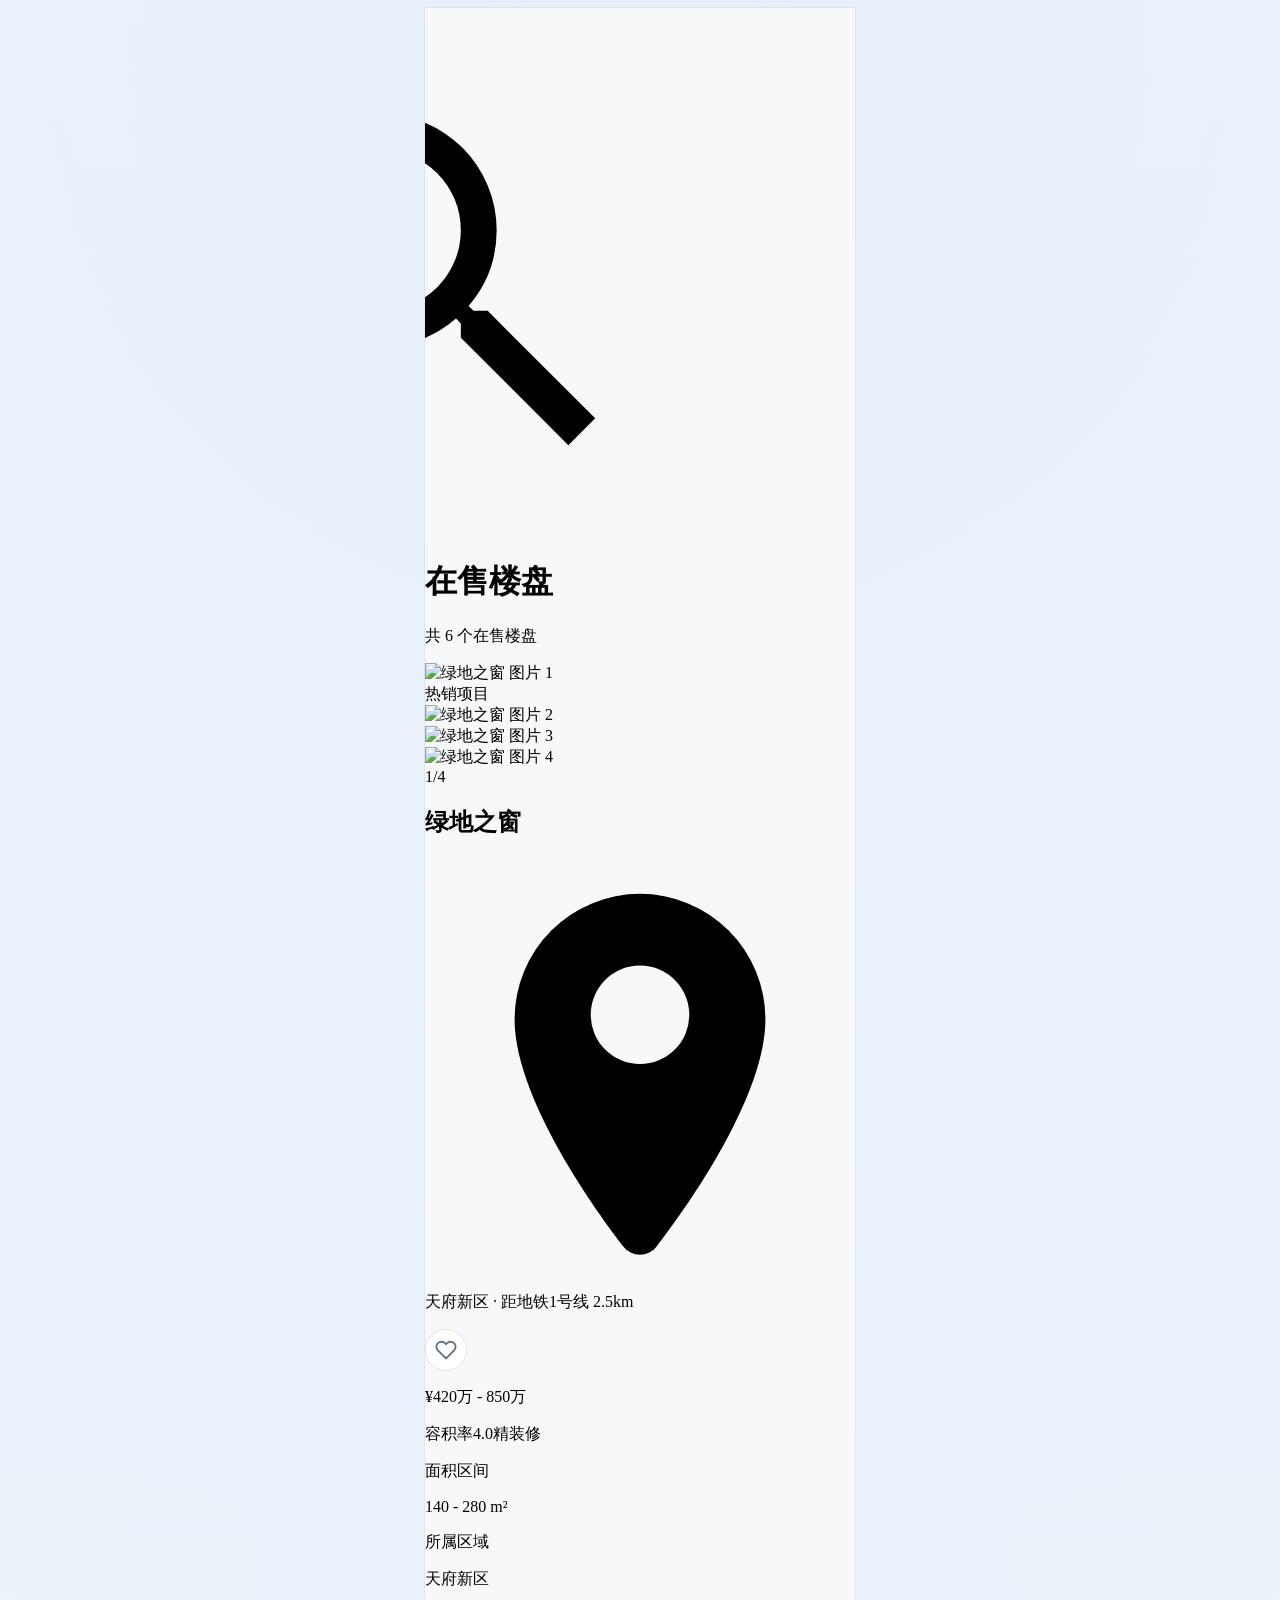
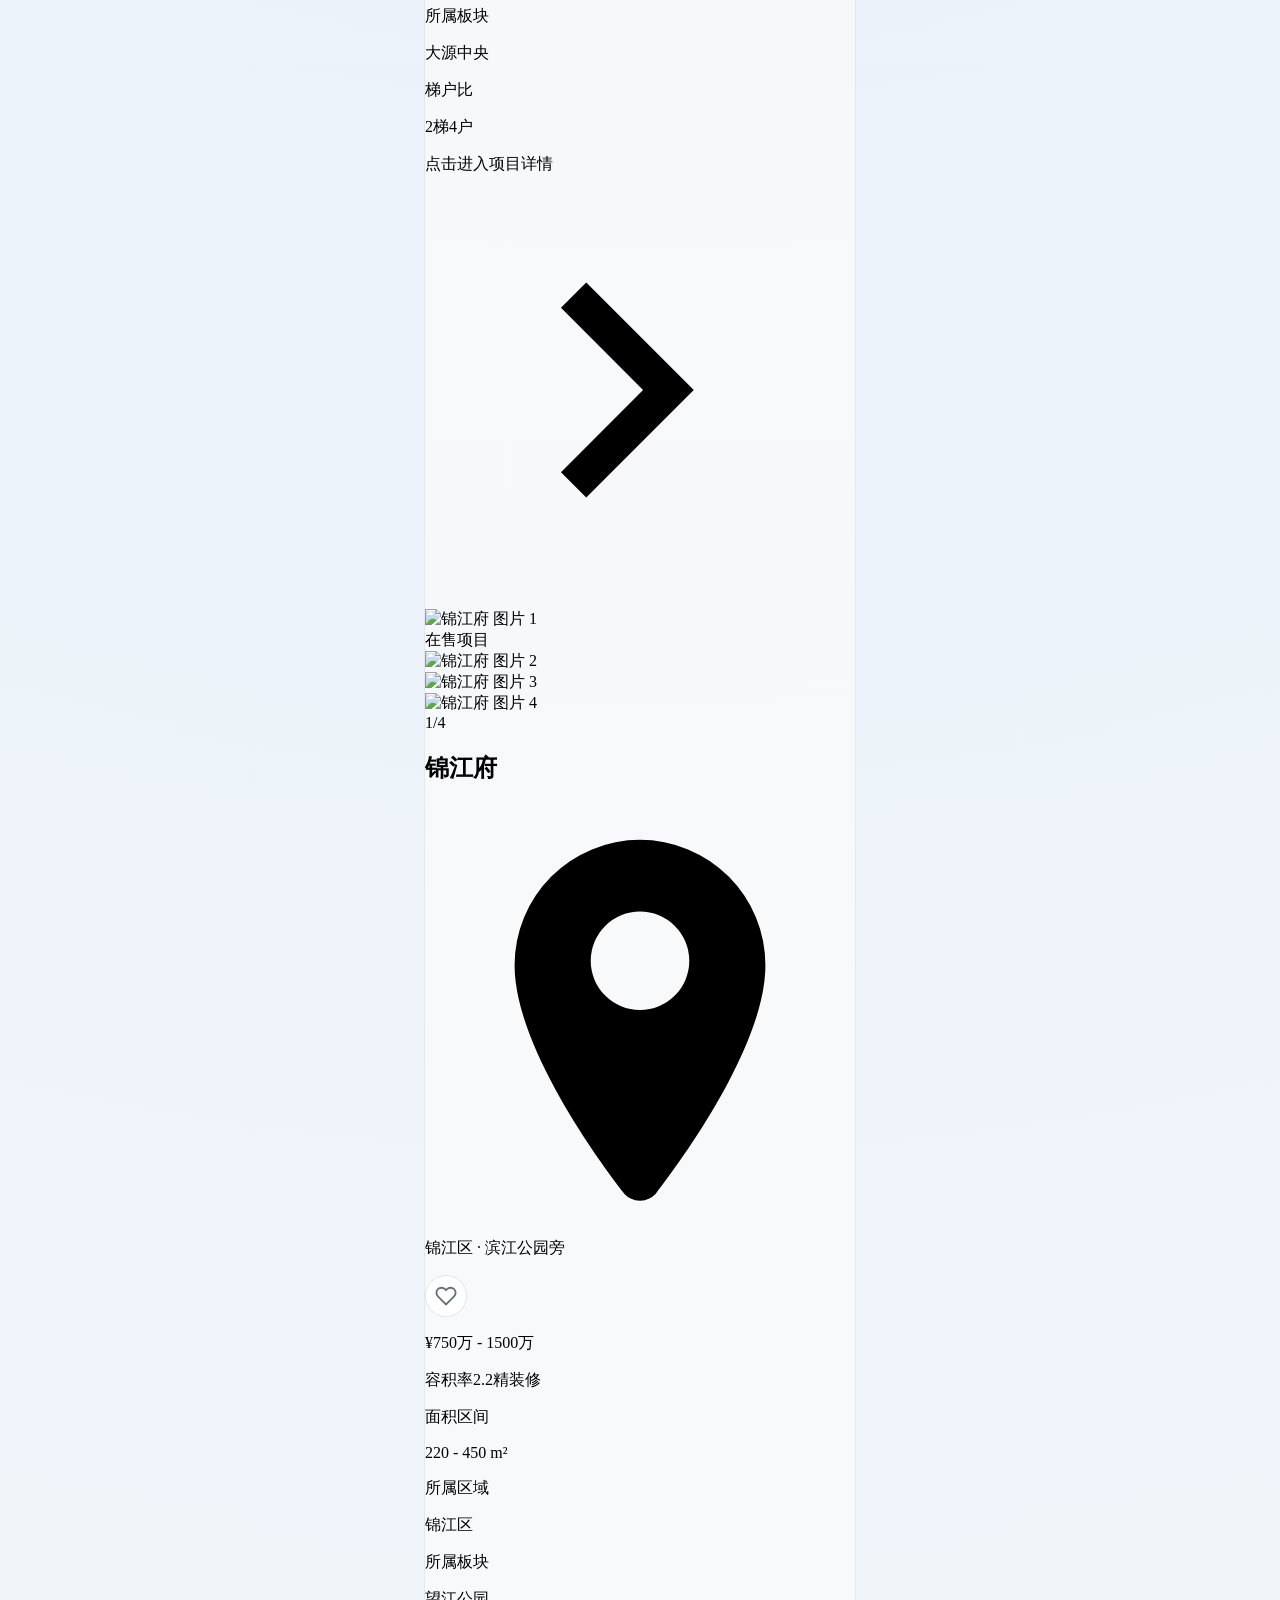
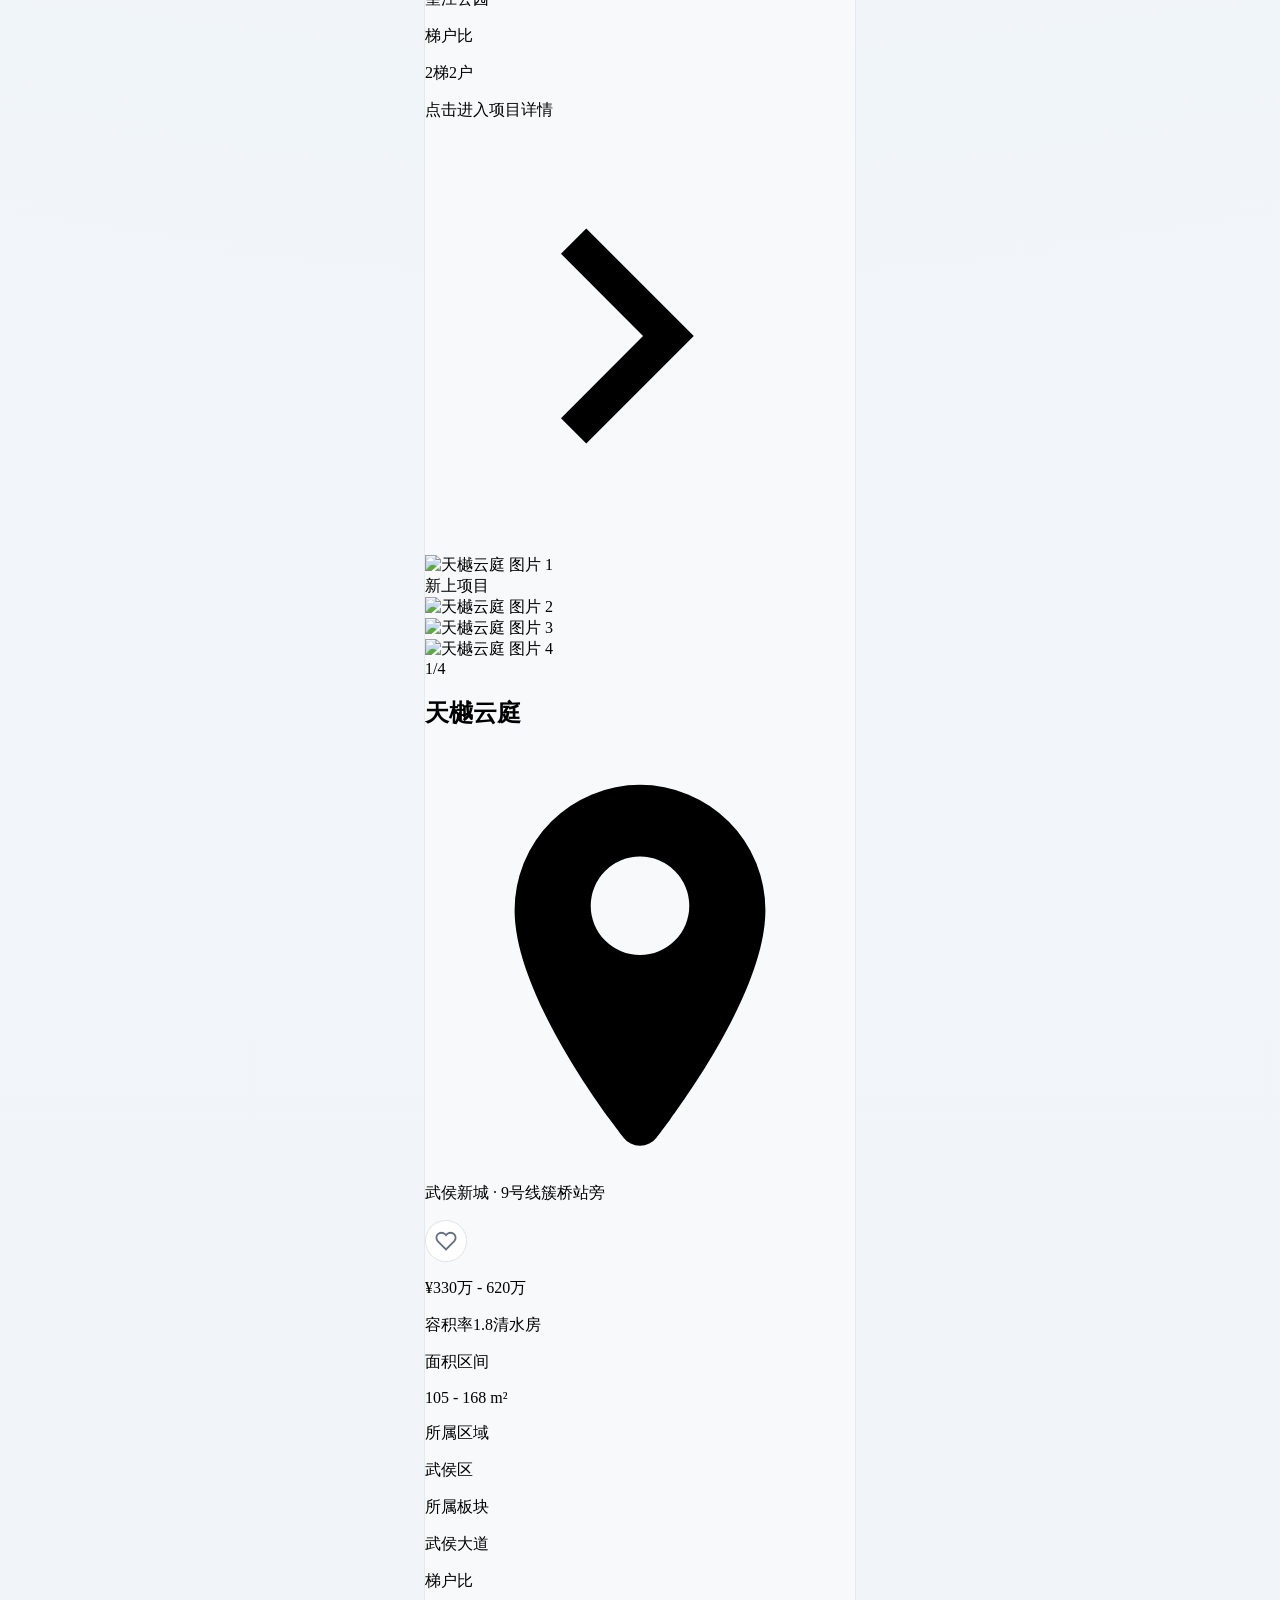
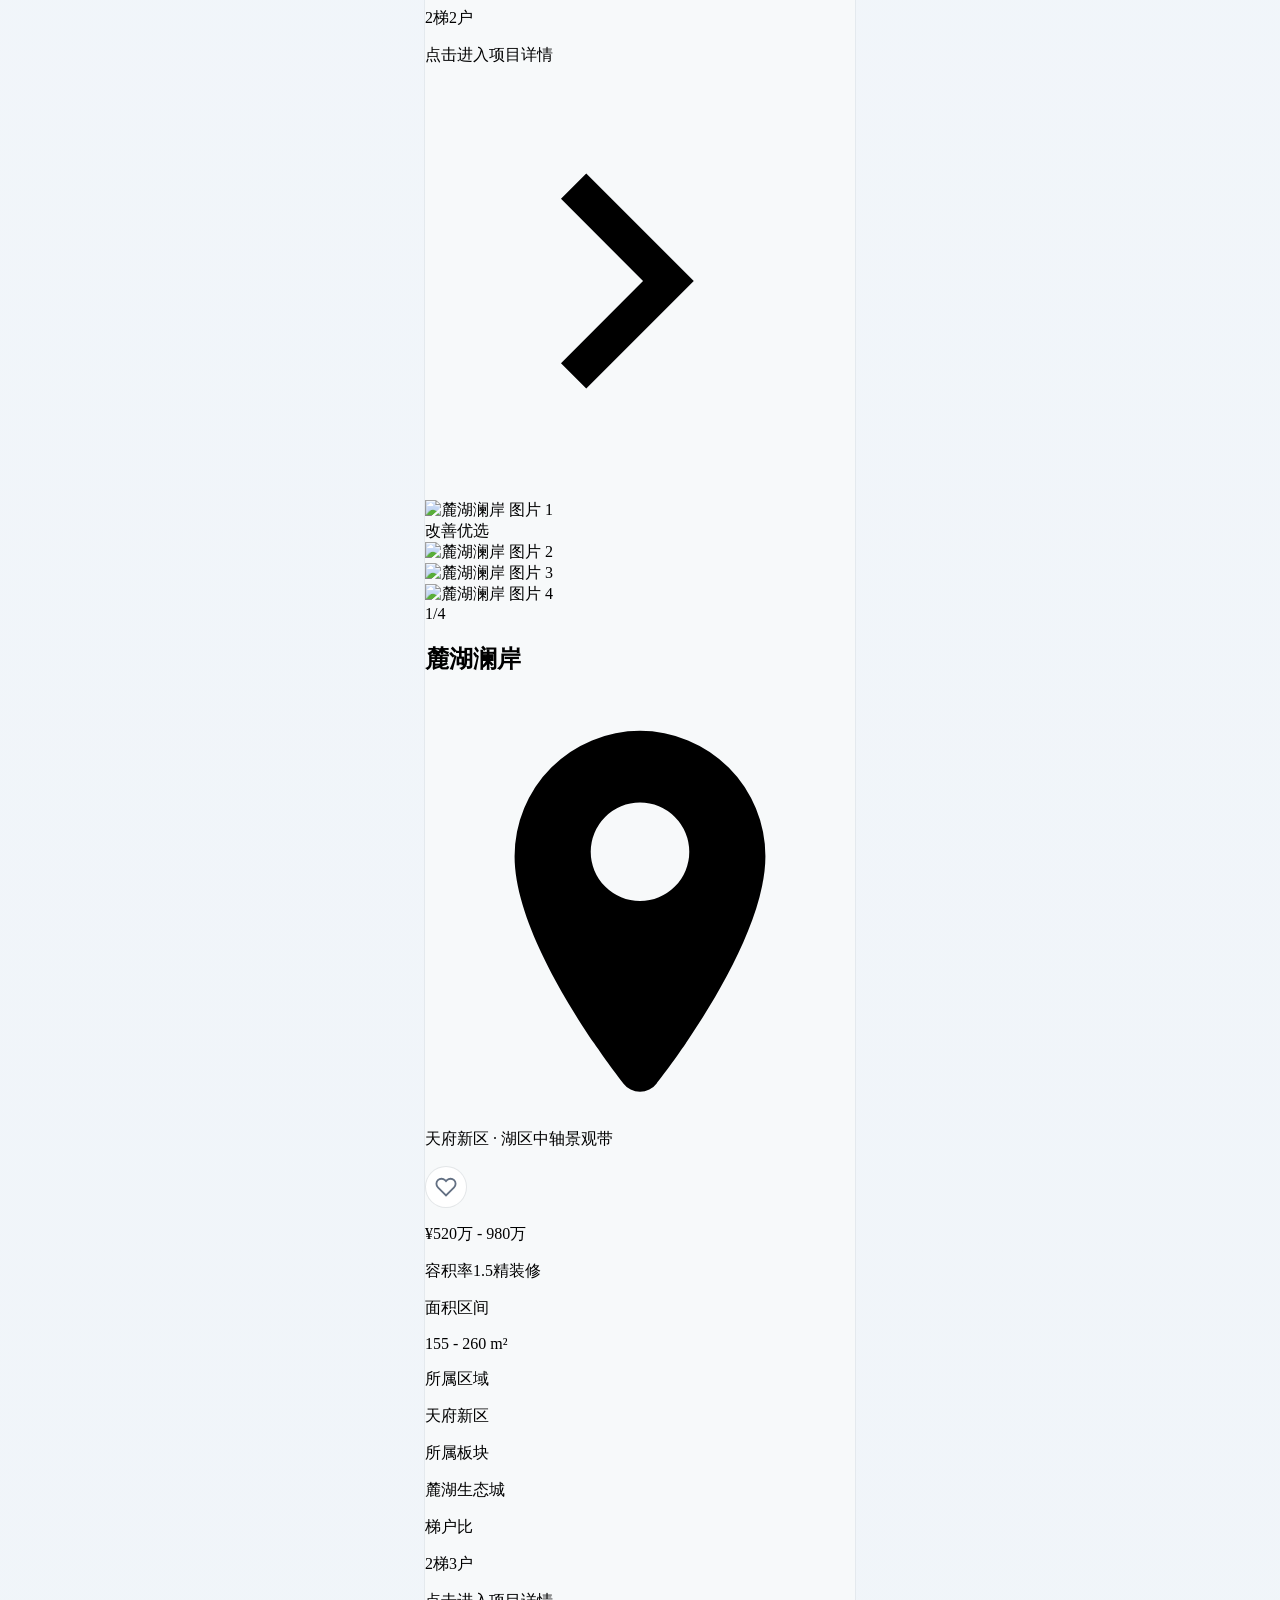
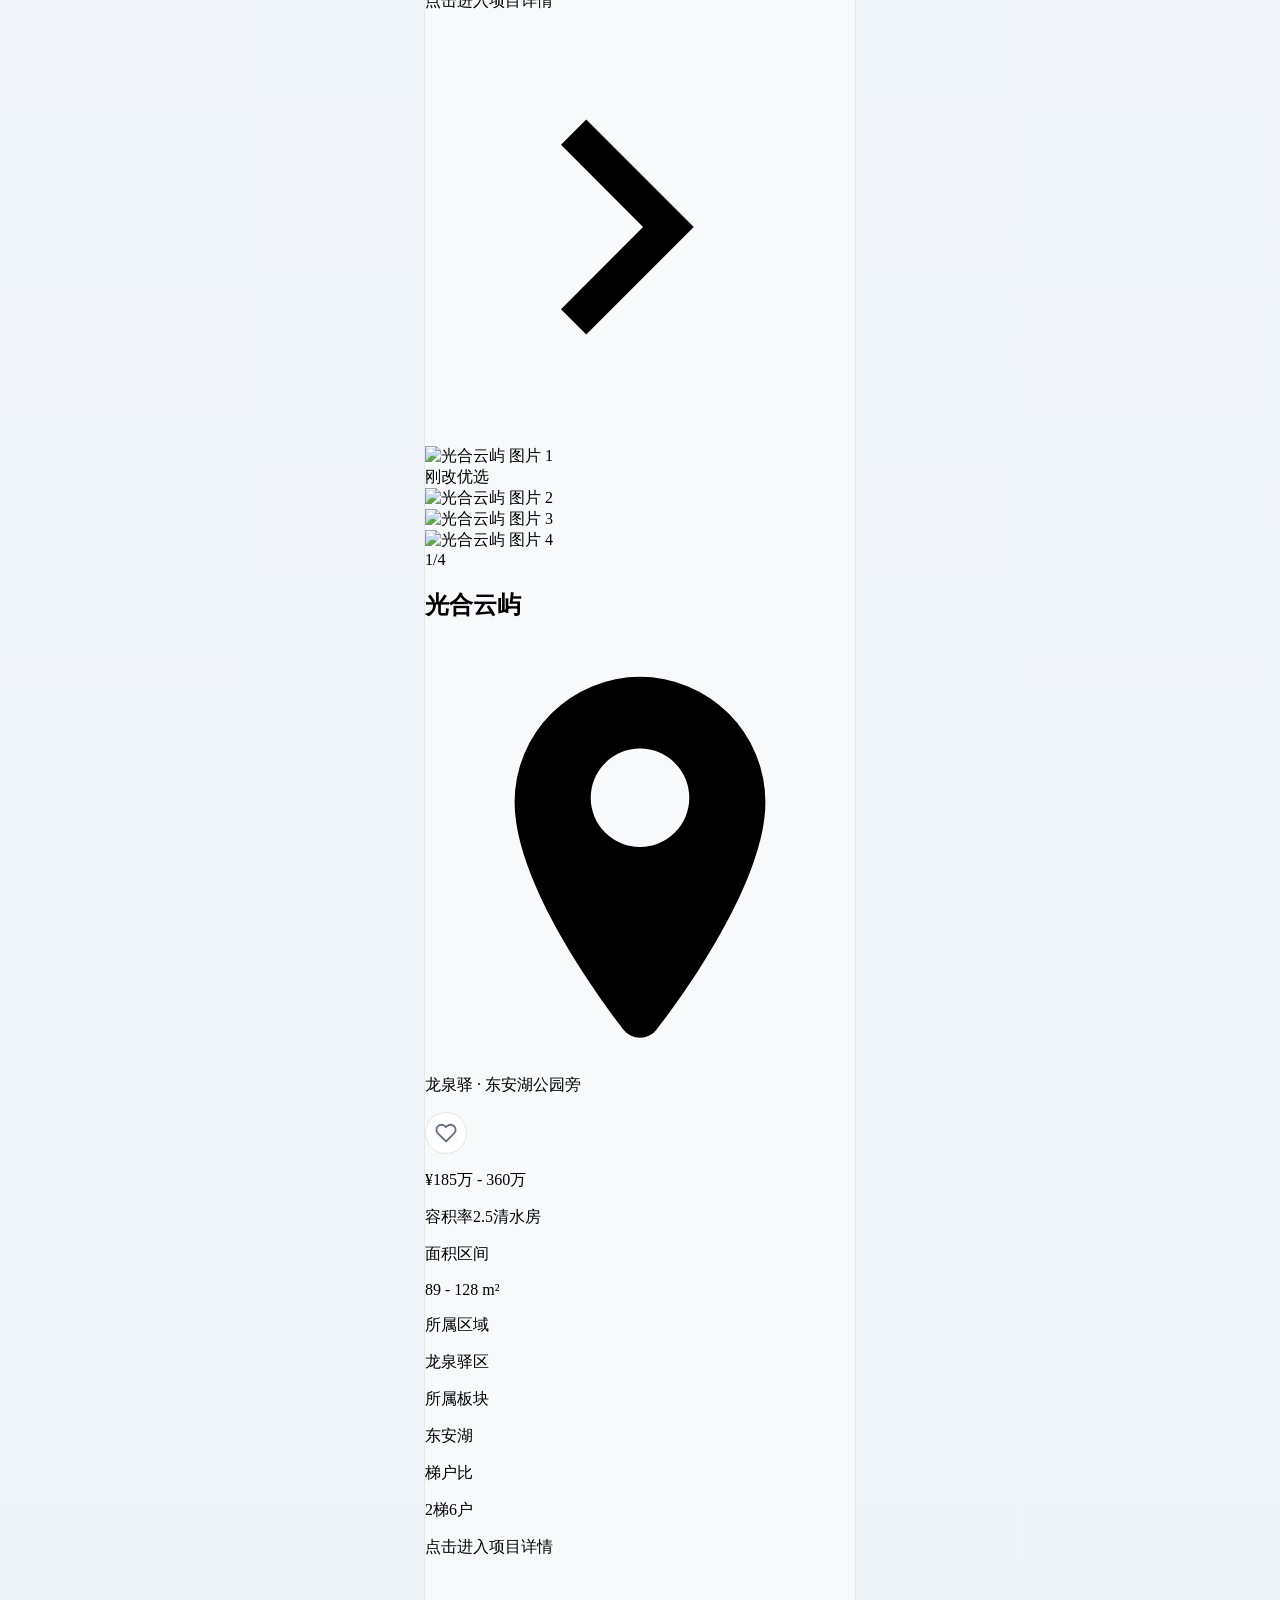
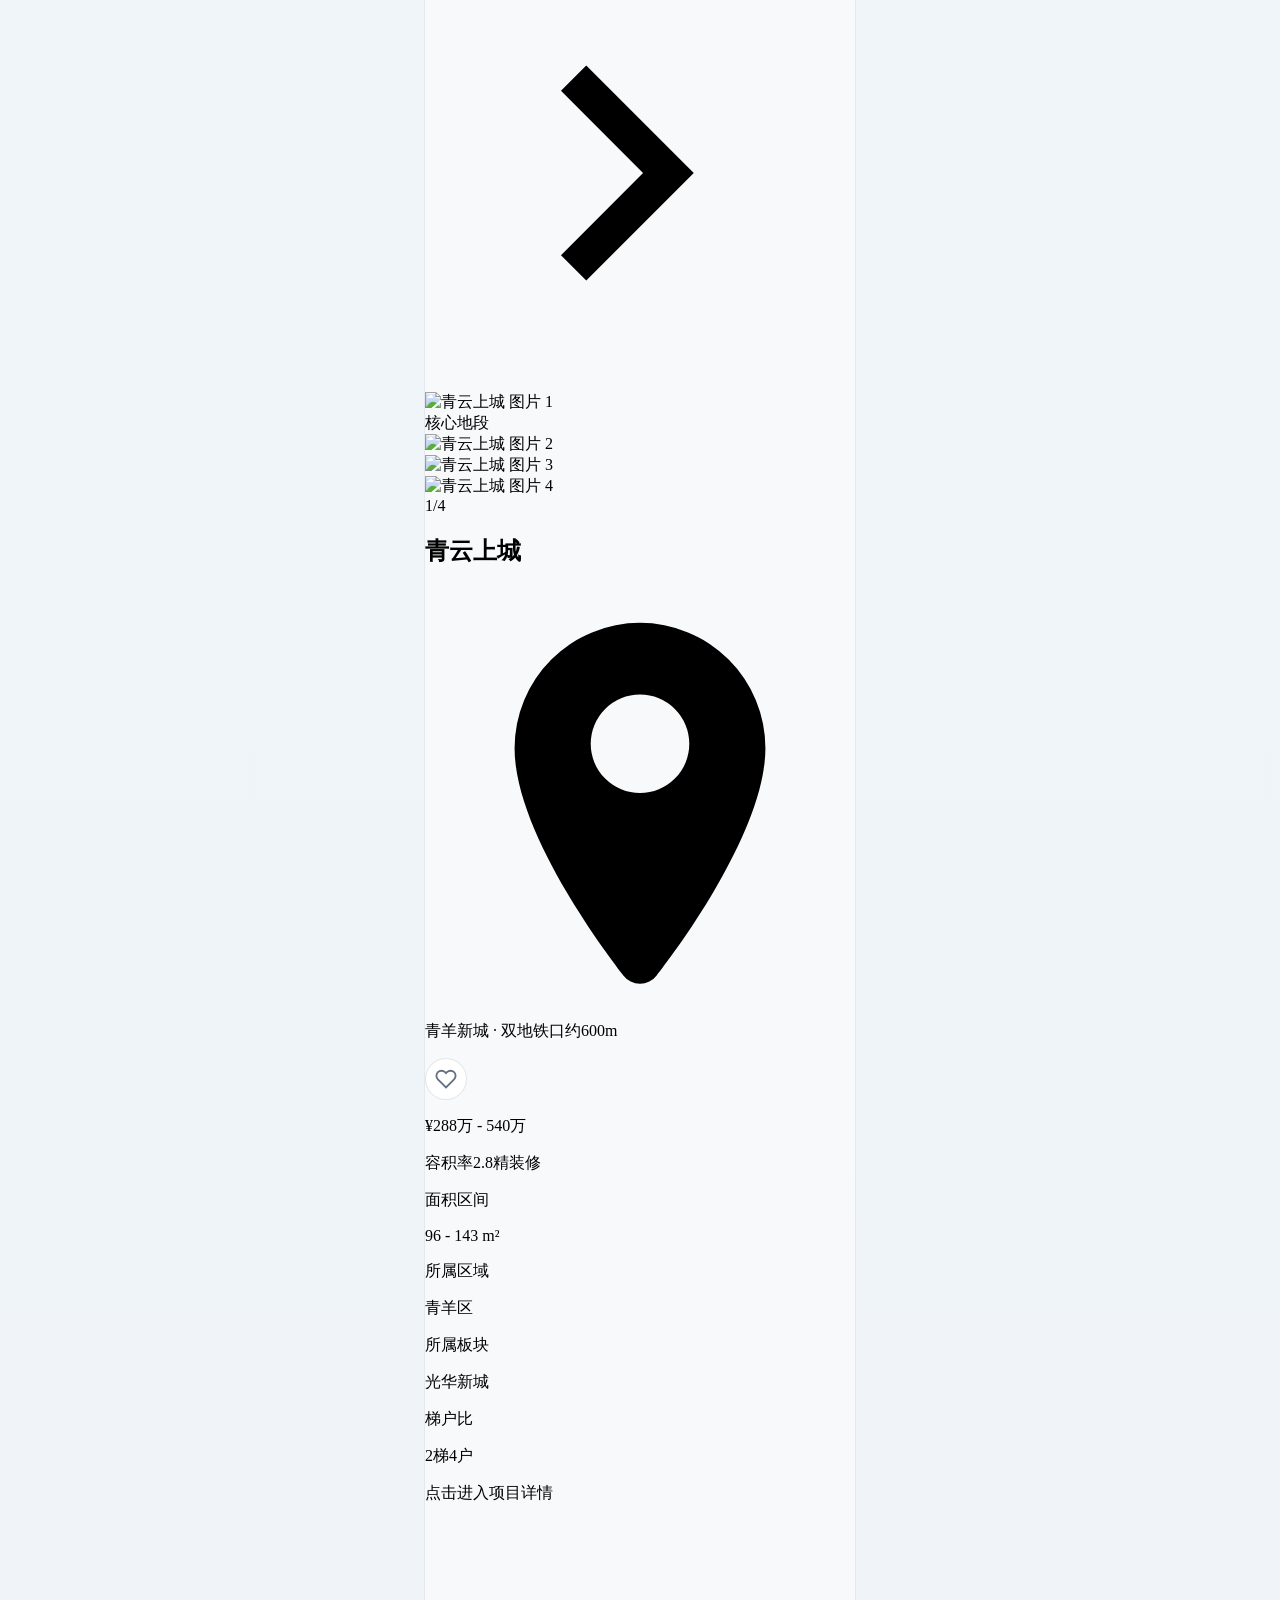
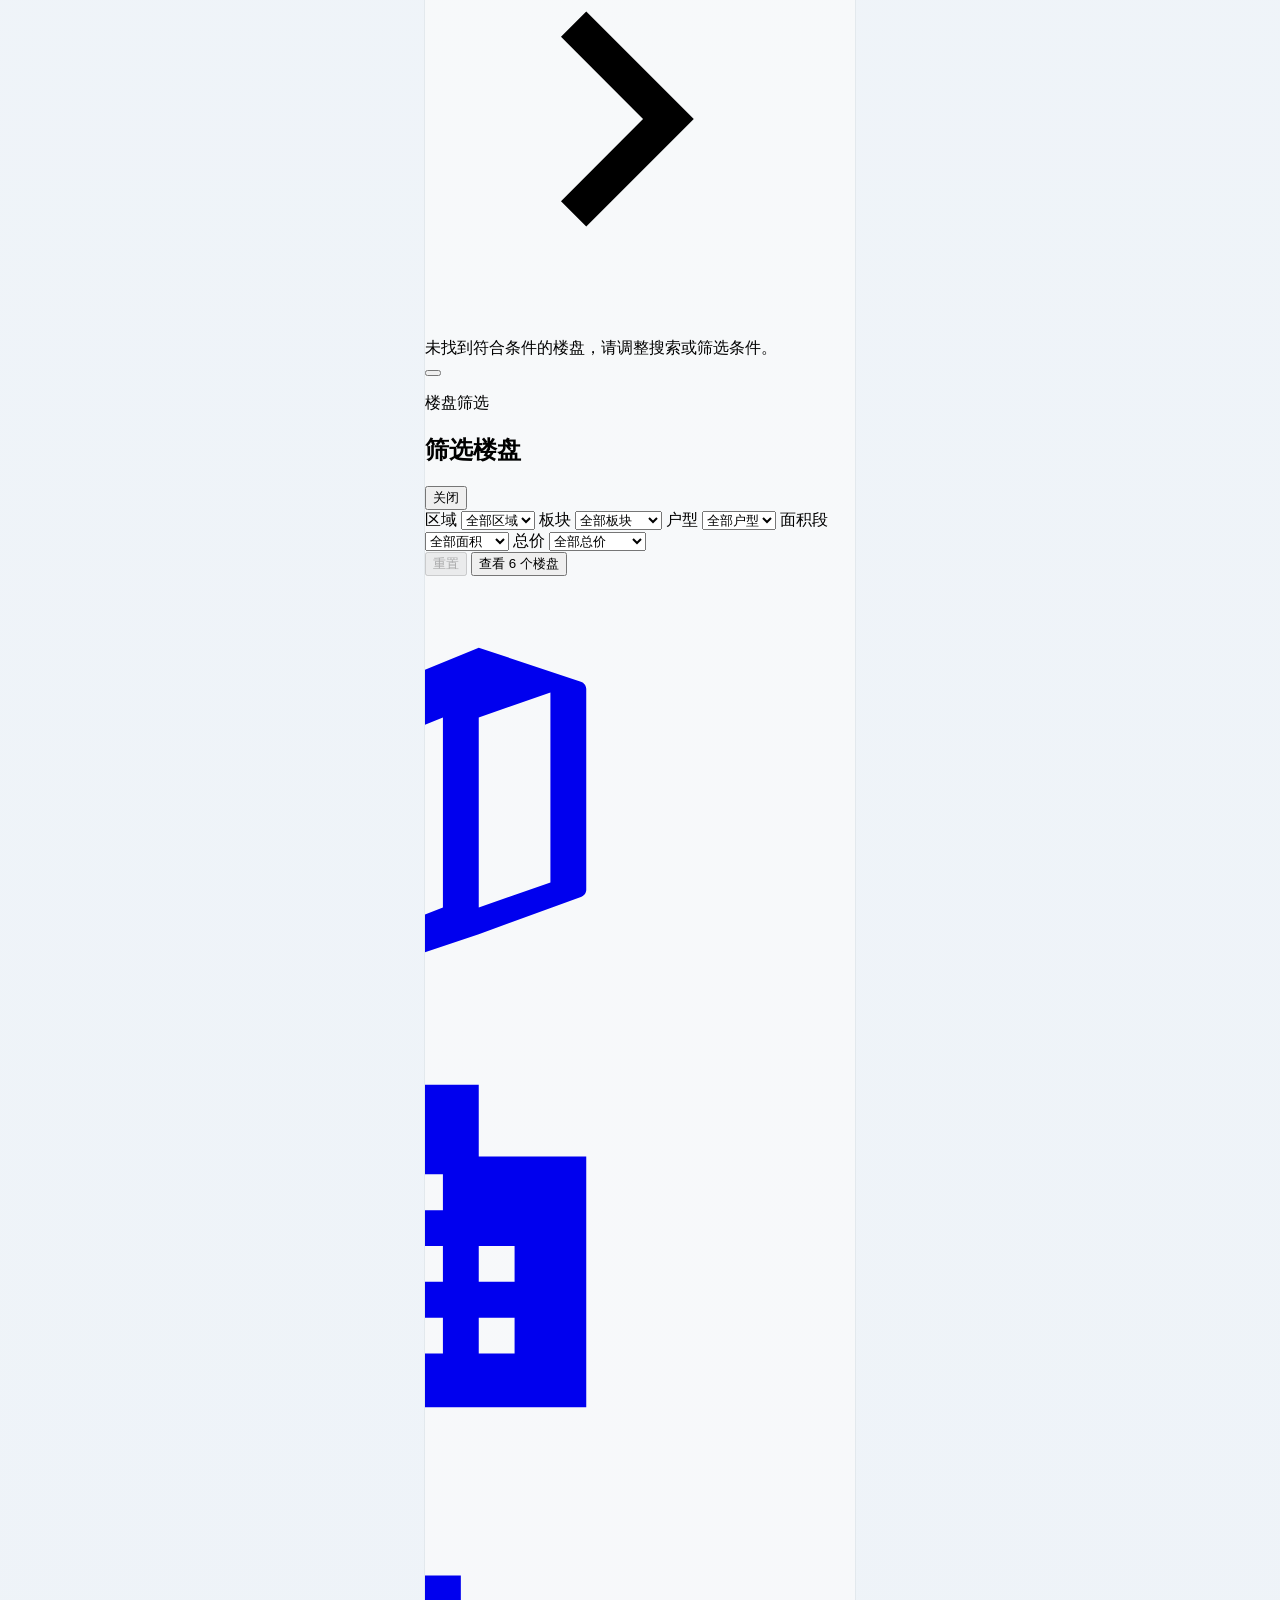
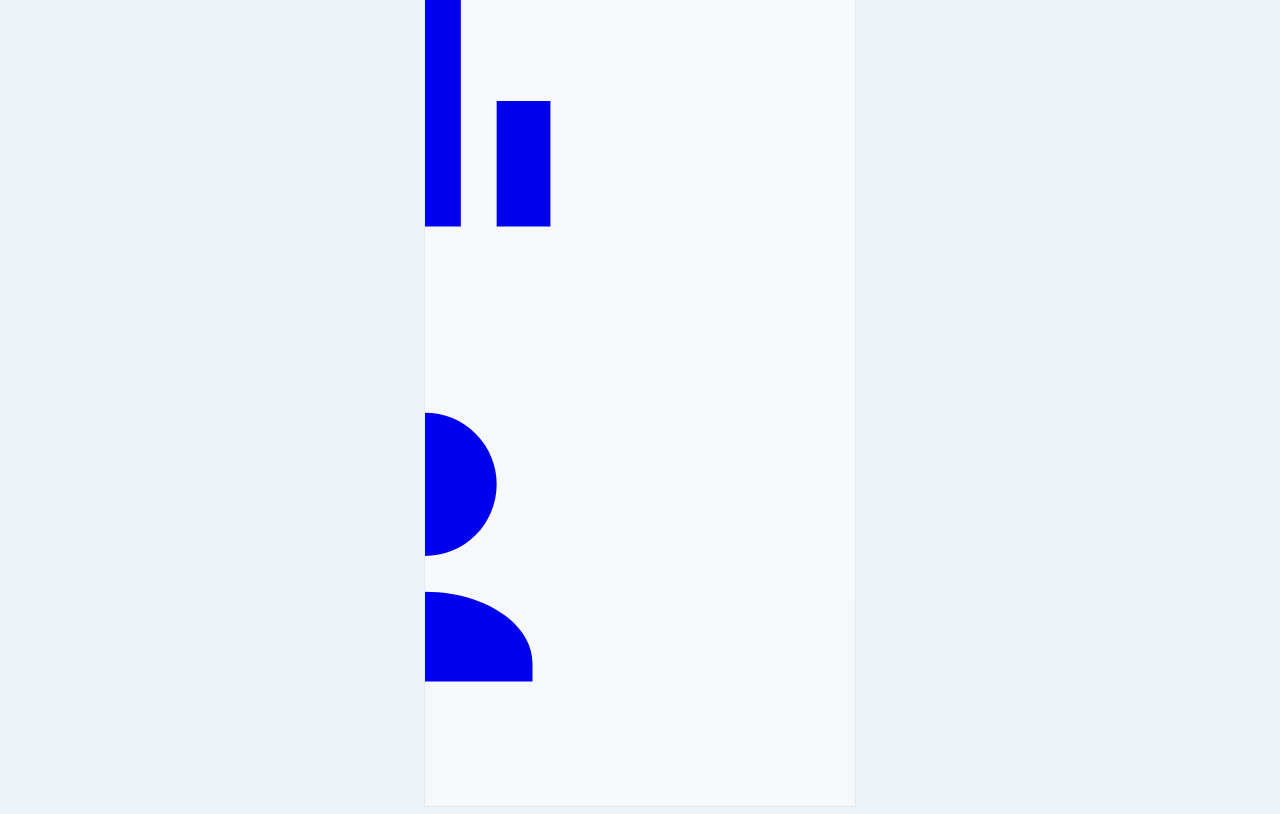
==== commit 3da55c97: "Add project follows and certificate records" ====
--- a/index.html
+++ b/index.html
@@ -135,6 +135,36 @@
             z-index: 20;
             touch-action: pan-x;
             -webkit-overflow-scrolling: touch;
+        }
+        .property-follow {
+            position: relative;
+            z-index: 20;
+            display: inline-grid;
+            place-items: center;
+            width: 42px;
+            height: 42px;
+            flex: 0 0 42px;
+            border: 1px solid rgba(192, 200, 204, 0.45);
+            border-radius: 50%;
+            background: #ffffff;
+            color: #637083;
+            transition: color 0.18s ease, border-color 0.18s ease, background 0.18s ease;
+        }
+        .property-follow svg {
+            width: 22px;
+            height: 22px;
+            fill: transparent;
+            stroke: currentColor;
+            stroke-width: 2;
+            transition: fill 0.18s ease;
+        }
+        .property-follow.is-followed {
+            border-color: rgba(255, 78, 109, 0.2);
+            background: #fff4f7;
+            color: #ff4e6d;
+        }
+        .property-follow.is-followed svg {
+            fill: currentColor;
         }
         @media (max-width: 430px) {
             .mobile-app {
@@ -426,6 +456,7 @@
 ];
 
 const PROJECT_DETAIL_PATH = "./project-detail.html";
+const FOLLOWED_PROJECTS_KEY = "transparentHouse:followedProjects";
 const propertyFilterMeta = [
   { projectId: "home-greenland", region: "天府新区", roomTypes: [3, 4] },
   { projectId: "home-jinjiang", region: "锦江区", roomTypes: [4, 5] },
@@ -554,8 +585,30 @@
   return `${PROJECT_DETAIL_PATH}?projectId=${encodeURIComponent(projectId)}`;
 }
 
+function getFollowedProjects() {
+  try {
+    const stored = JSON.parse(window.localStorage.getItem(FOLLOWED_PROJECTS_KEY) || "[]");
+    return new Set(Array.isArray(stored) ? stored : []);
+  } catch (_error) {
+    return new Set();
+  }
+}
+
+function toggleFollowedProject(projectId) {
+  const followed = getFollowedProjects();
+  if (followed.has(projectId)) {
+    followed.delete(projectId);
+  } else {
+    followed.add(projectId);
+  }
+  window.localStorage.setItem(FOLLOWED_PROJECTS_KEY, JSON.stringify([...followed]));
+  return followed.has(projectId);
+}
+
 function renderProperties(list) {
+  const followedProjects = getFollowedProjects();
   propertyList.innerHTML = list.map((property) => {
+    const isFollowed = followedProjects.has(property.projectId);
     const imageSlides = property.images.map((image, index) => `
 <div class="flex-none ${index === 0 ? "w-full" : "w-[85%]"} snap-start relative" data-slide-index="${index + 1}">
 <img alt="${property.name} 图片 ${index + 1}" class="w-full h-full object-cover" loading="lazy" src="${image}"/>
@@ -573,13 +626,18 @@
 </div>
 <div class="p-4">
 <div class="flex flex-col gap-2 mb-3">
-<div>
+<div class="flex items-start justify-between gap-3">
+<div class="min-w-0">
 <h2 class="text-[24px] font-bold font-headline text-primary leading-tight">${property.name}</h2>
 <p class="text-secondary font-body flex items-center gap-1 text-xs mt-1">
 <svg aria-hidden="true" class="h-[14px] w-[14px] flex-none" fill="currentColor" viewBox="0 0 24 24"><path d="M12 2a7 7 0 0 0-7 7c0 4.78 5.34 11.74 6.07 12.68a1.16 1.16 0 0 0 1.86 0C13.66 20.74 19 13.78 19 9a7 7 0 0 0-7-7Zm0 9.5A2.5 2.5 0 1 1 12 6a2.5 2.5 0 0 1 0 5.5Z"/></svg>
 ${property.location}
 </p>
 </div>
+<button class="property-follow card-inner-action ${isFollowed ? "is-followed" : ""}" type="button" data-follow-project="${property.projectId}" data-project-name="${property.name}" aria-label="${isFollowed ? "取消关注" : "关注"} ${property.name}" aria-pressed="${isFollowed}">
+<svg aria-hidden="true" viewBox="0 0 24 24"><path d="M20.84 4.61a5.5 5.5 0 0 0-7.78 0L12 5.67l-1.06-1.06a5.5 5.5 0 1 0-7.78 7.78L12 21.23l8.84-8.84a5.5 5.5 0 0 0 0-7.78Z"/></svg>
+</button>
+</div>
 <div>
 <p class="text-lg font-extrabold font-headline text-primary">¥${property.priceMin}万 - ${property.priceMax}万</p>
 </div>
@@ -616,6 +674,19 @@
   }).join("");
   bindMediaCarousels();
 }
+
+propertyList.addEventListener("click", (event) => {
+  const followButton = event.target.closest("[data-follow-project]");
+  if (!followButton) {
+    return;
+  }
+  event.preventDefault();
+  event.stopPropagation();
+  const followed = toggleFollowedProject(followButton.dataset.followProject);
+  followButton.classList.toggle("is-followed", followed);
+  followButton.setAttribute("aria-pressed", String(followed));
+  followButton.setAttribute("aria-label", `${followed ? "取消关注" : "关注"} ${followButton.dataset.projectName}`);
+});
 
 function getCurrentSlideIndex(track) {
   const slides = Array.from(track.querySelectorAll("[data-slide-index]"));
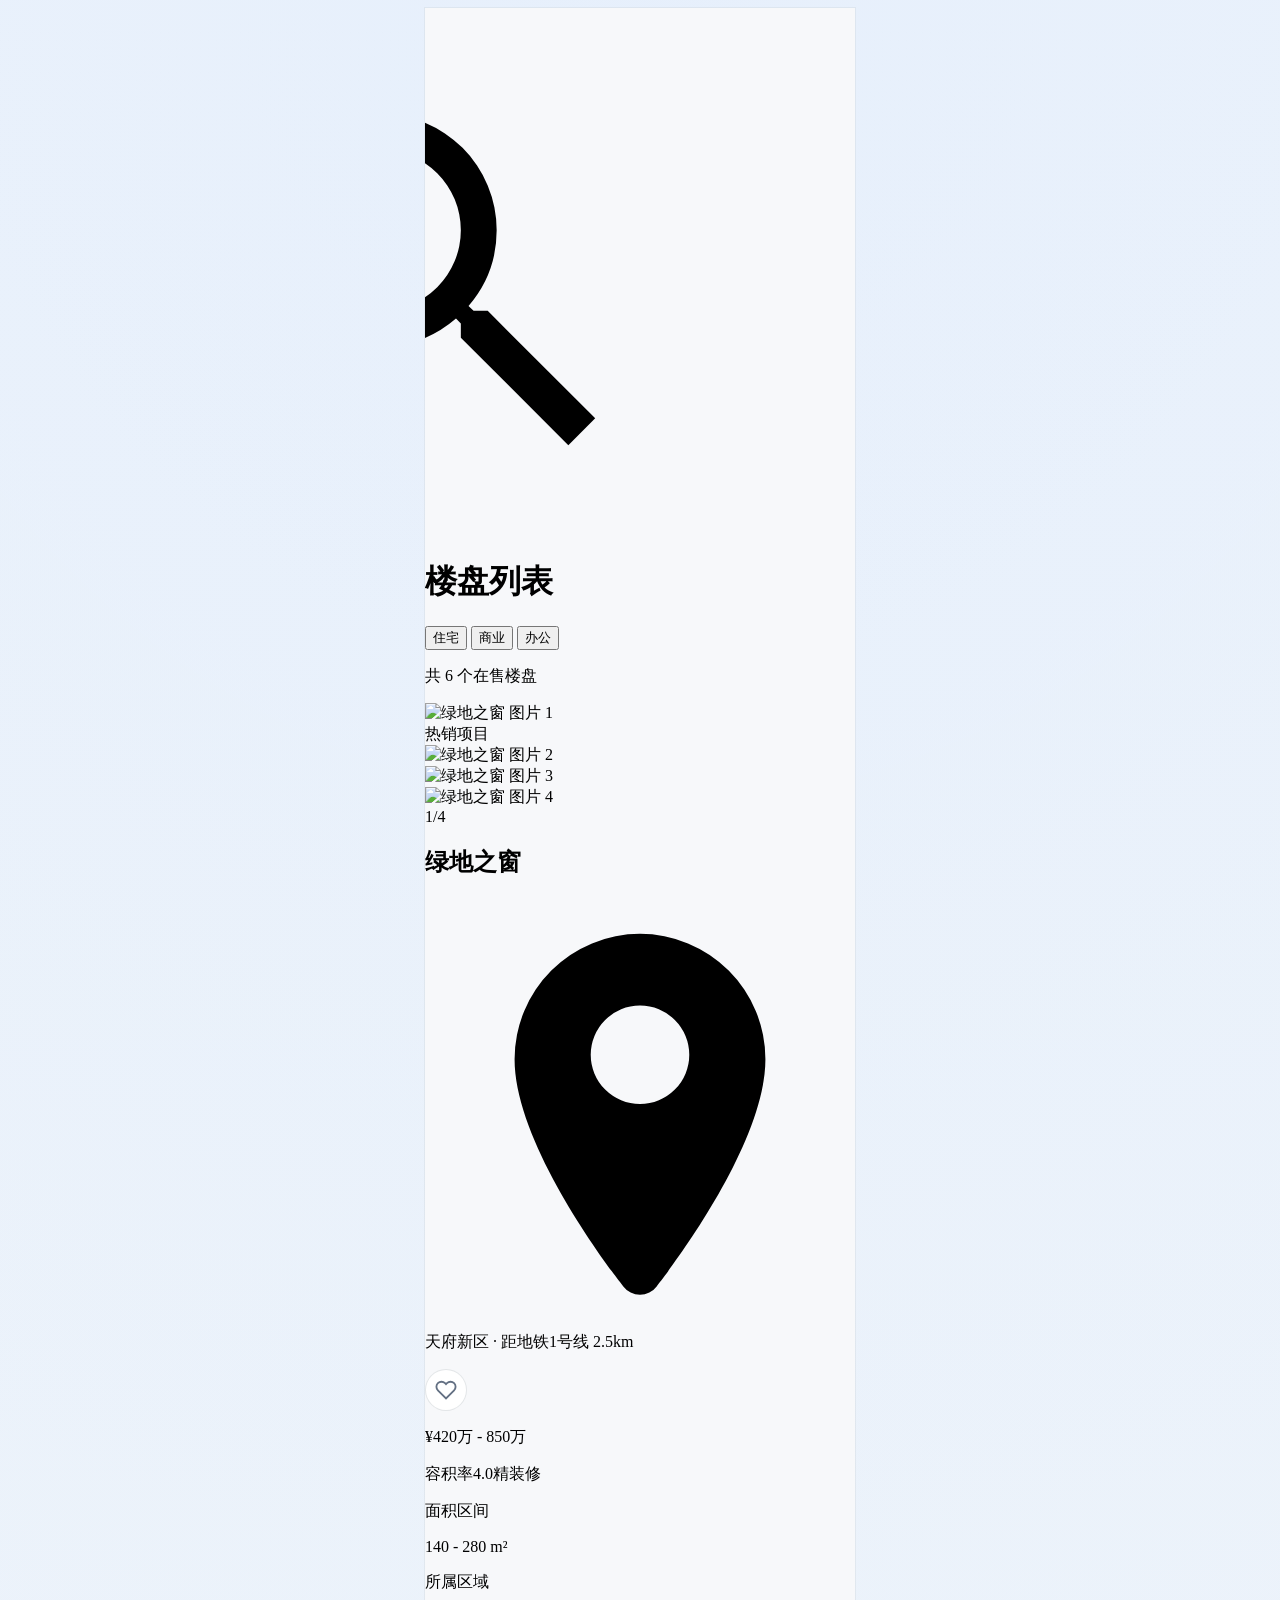
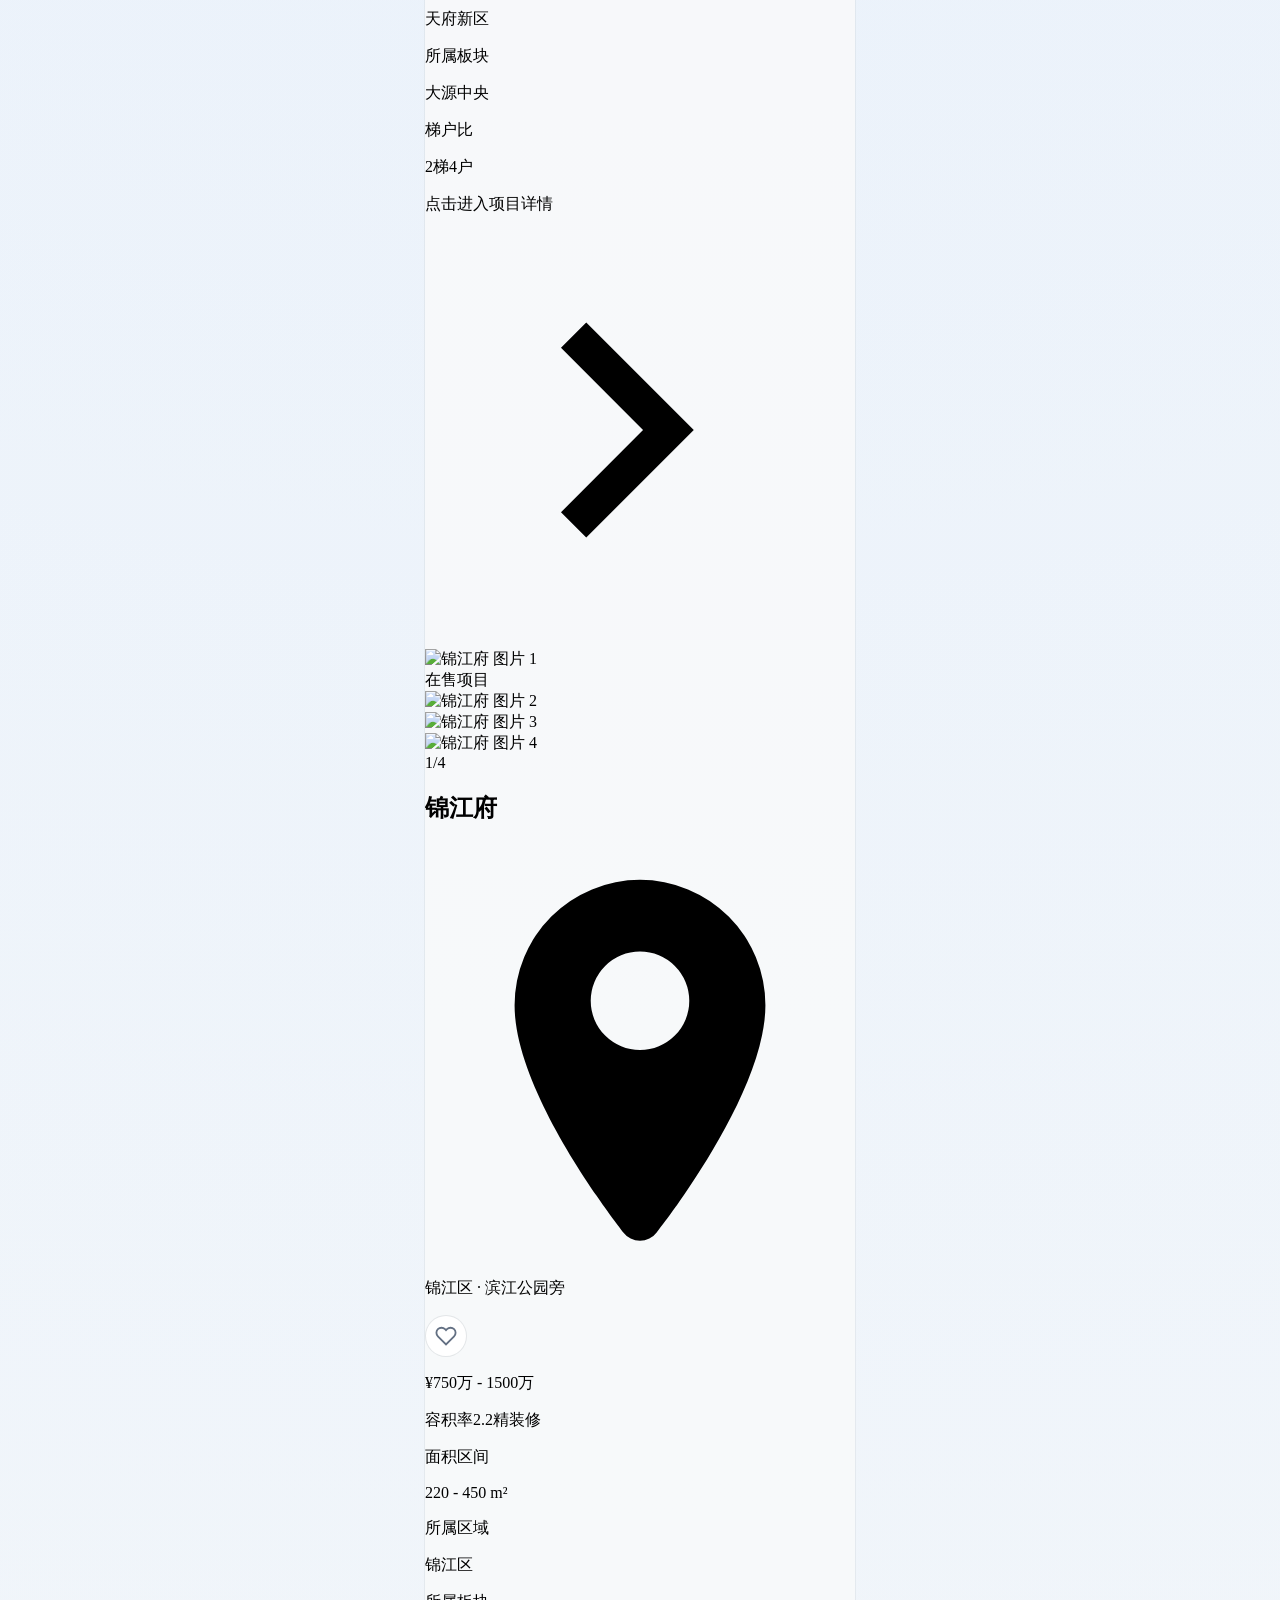
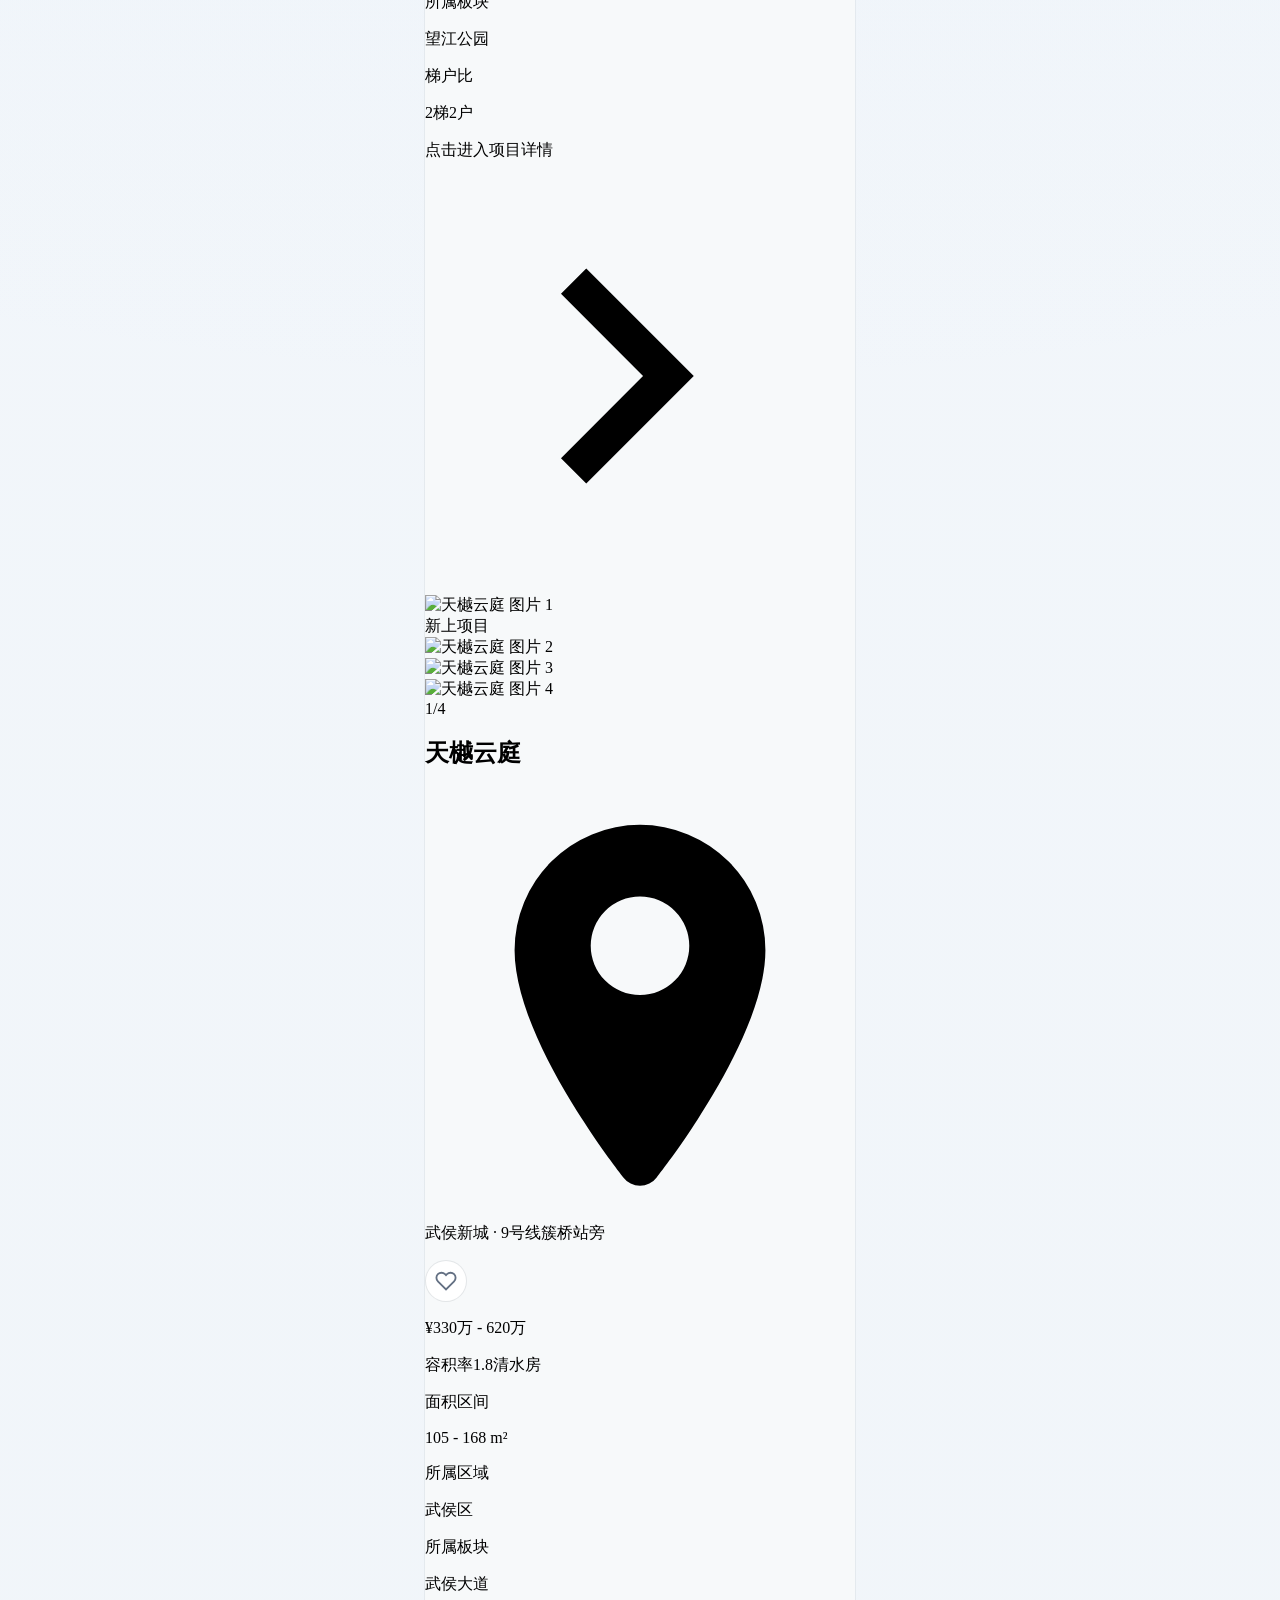
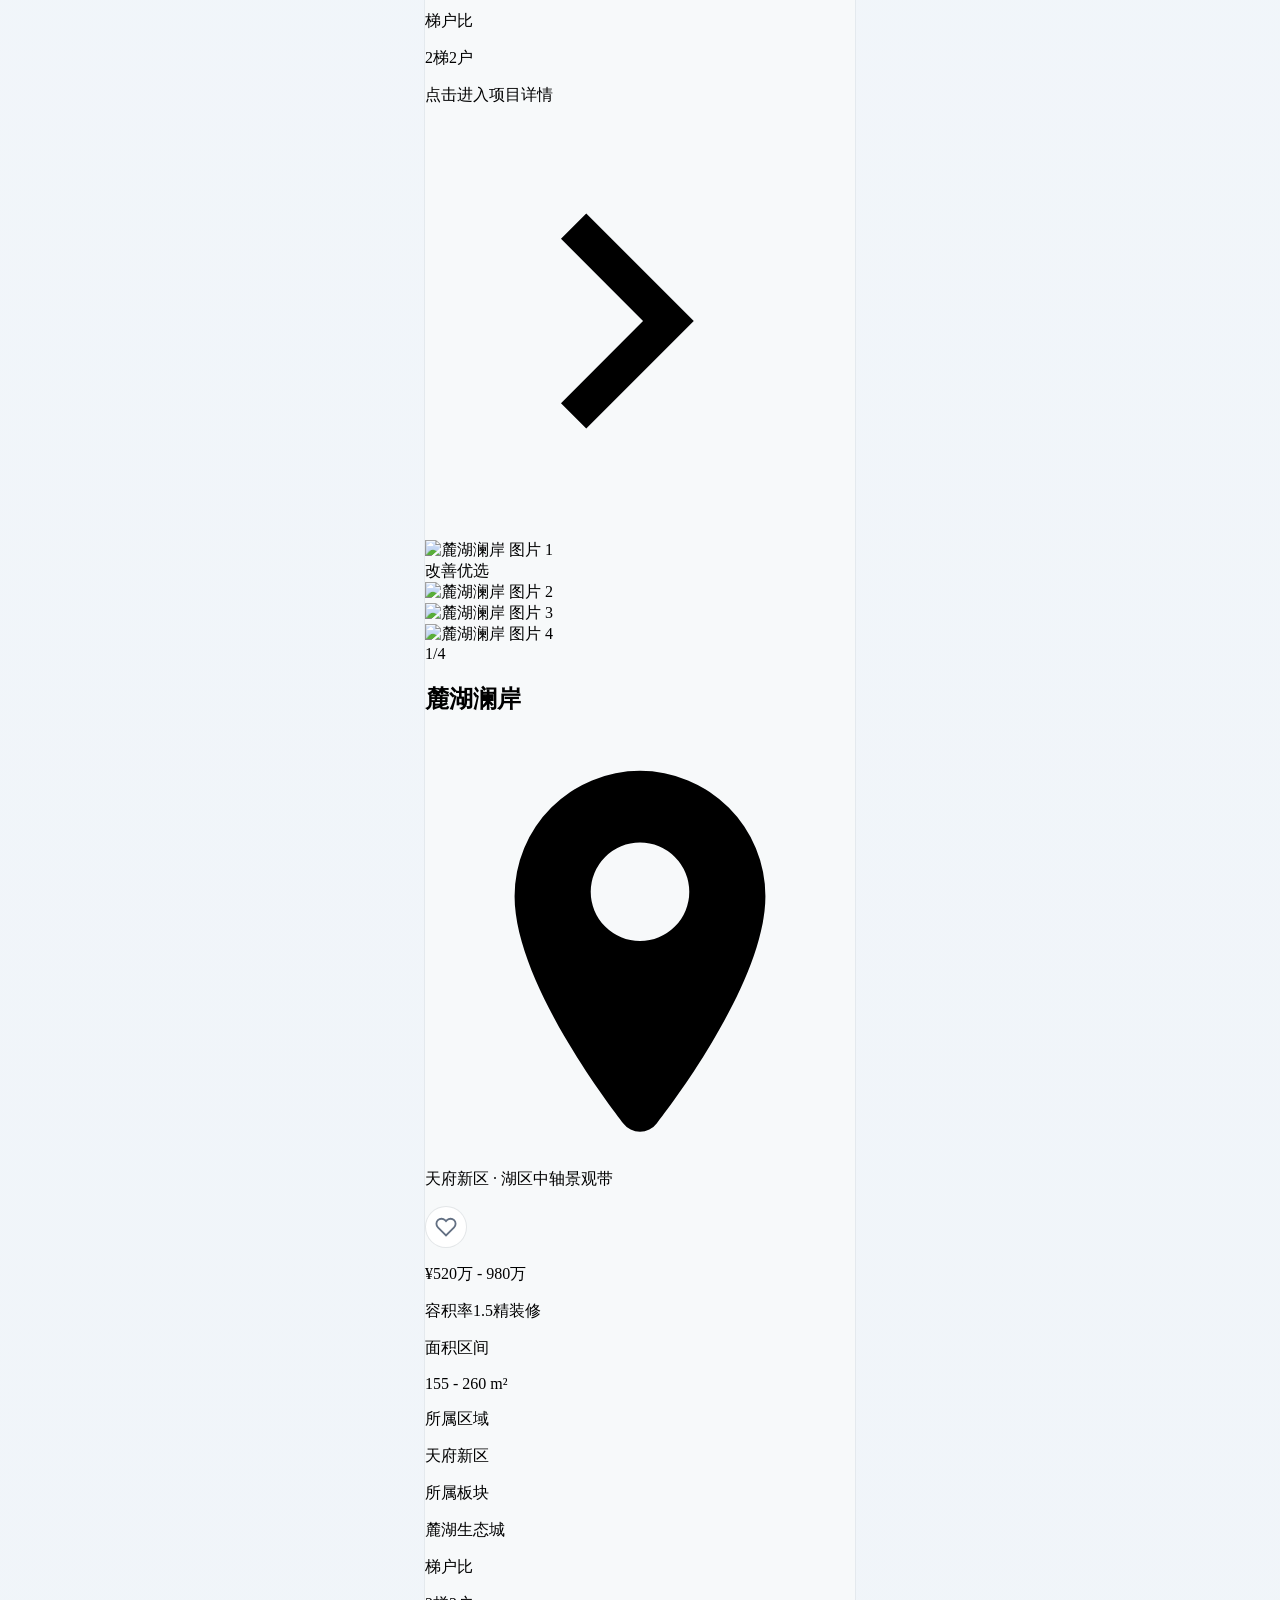
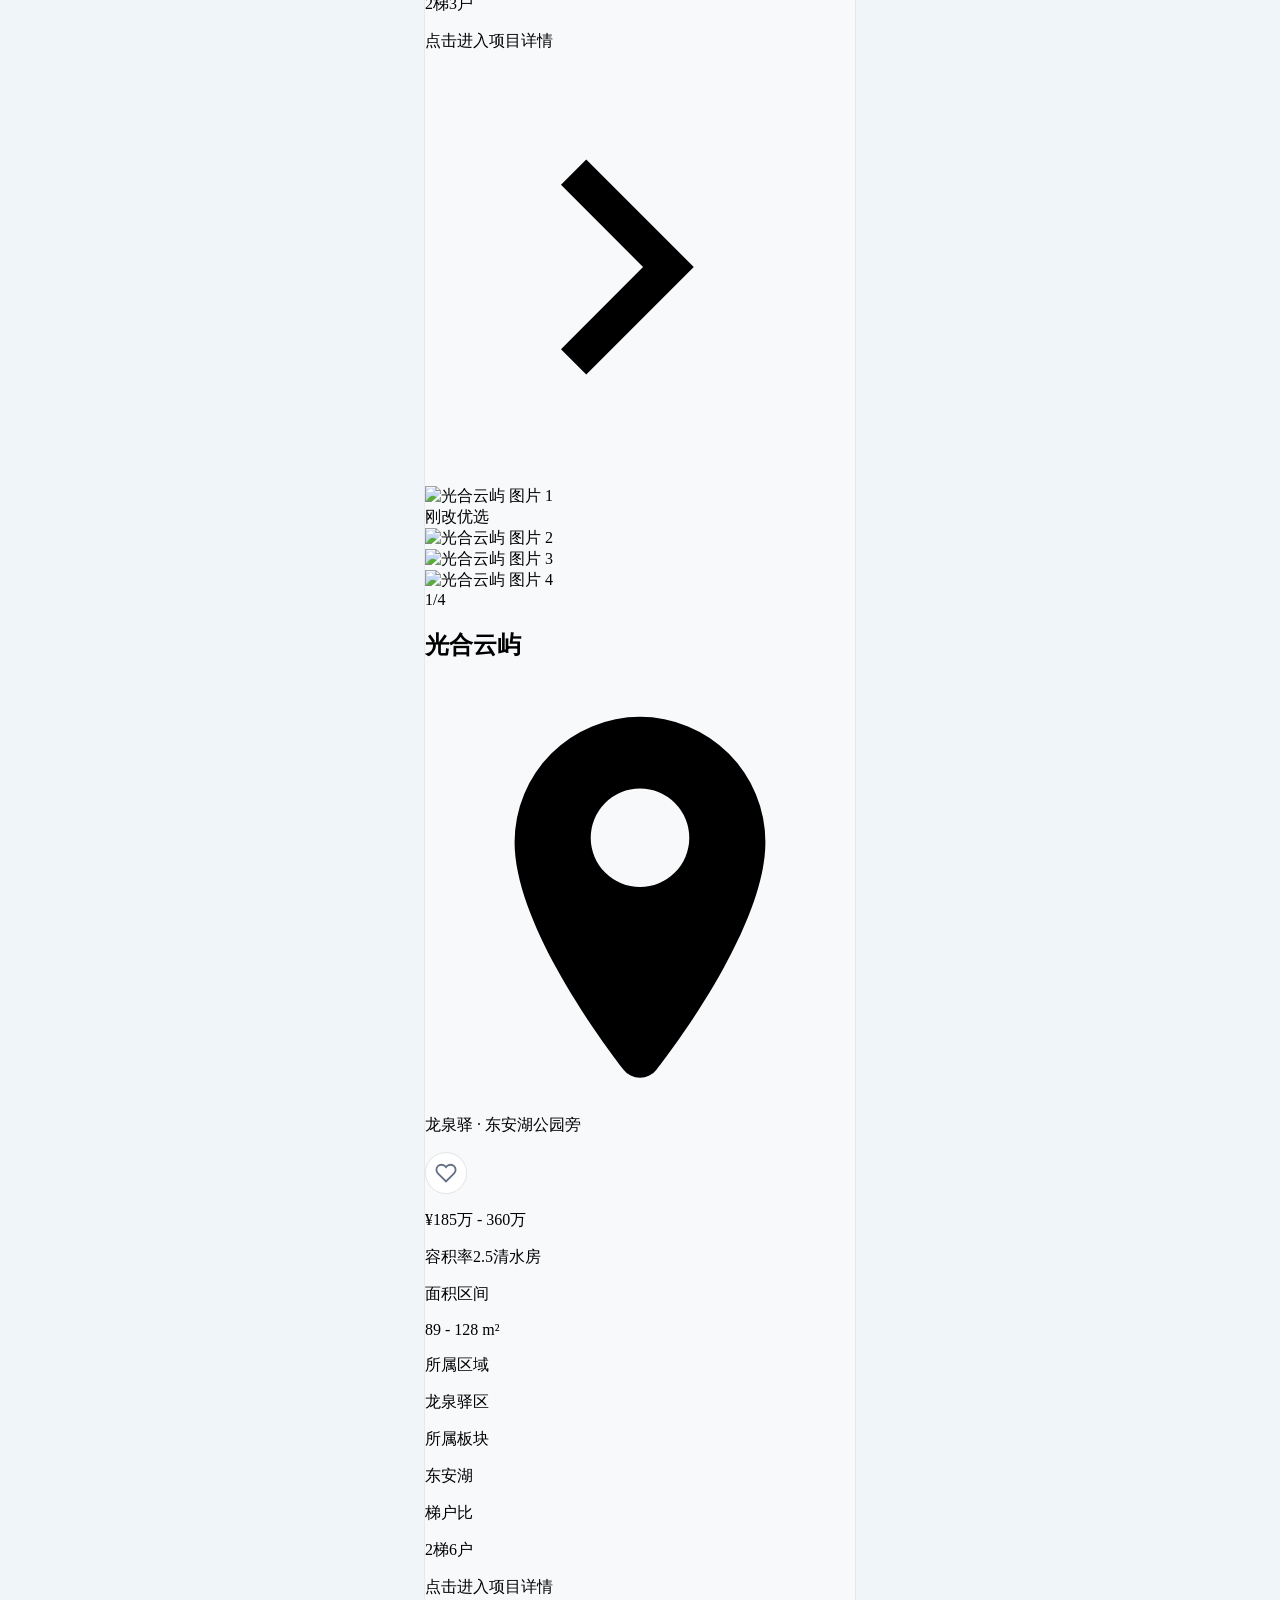
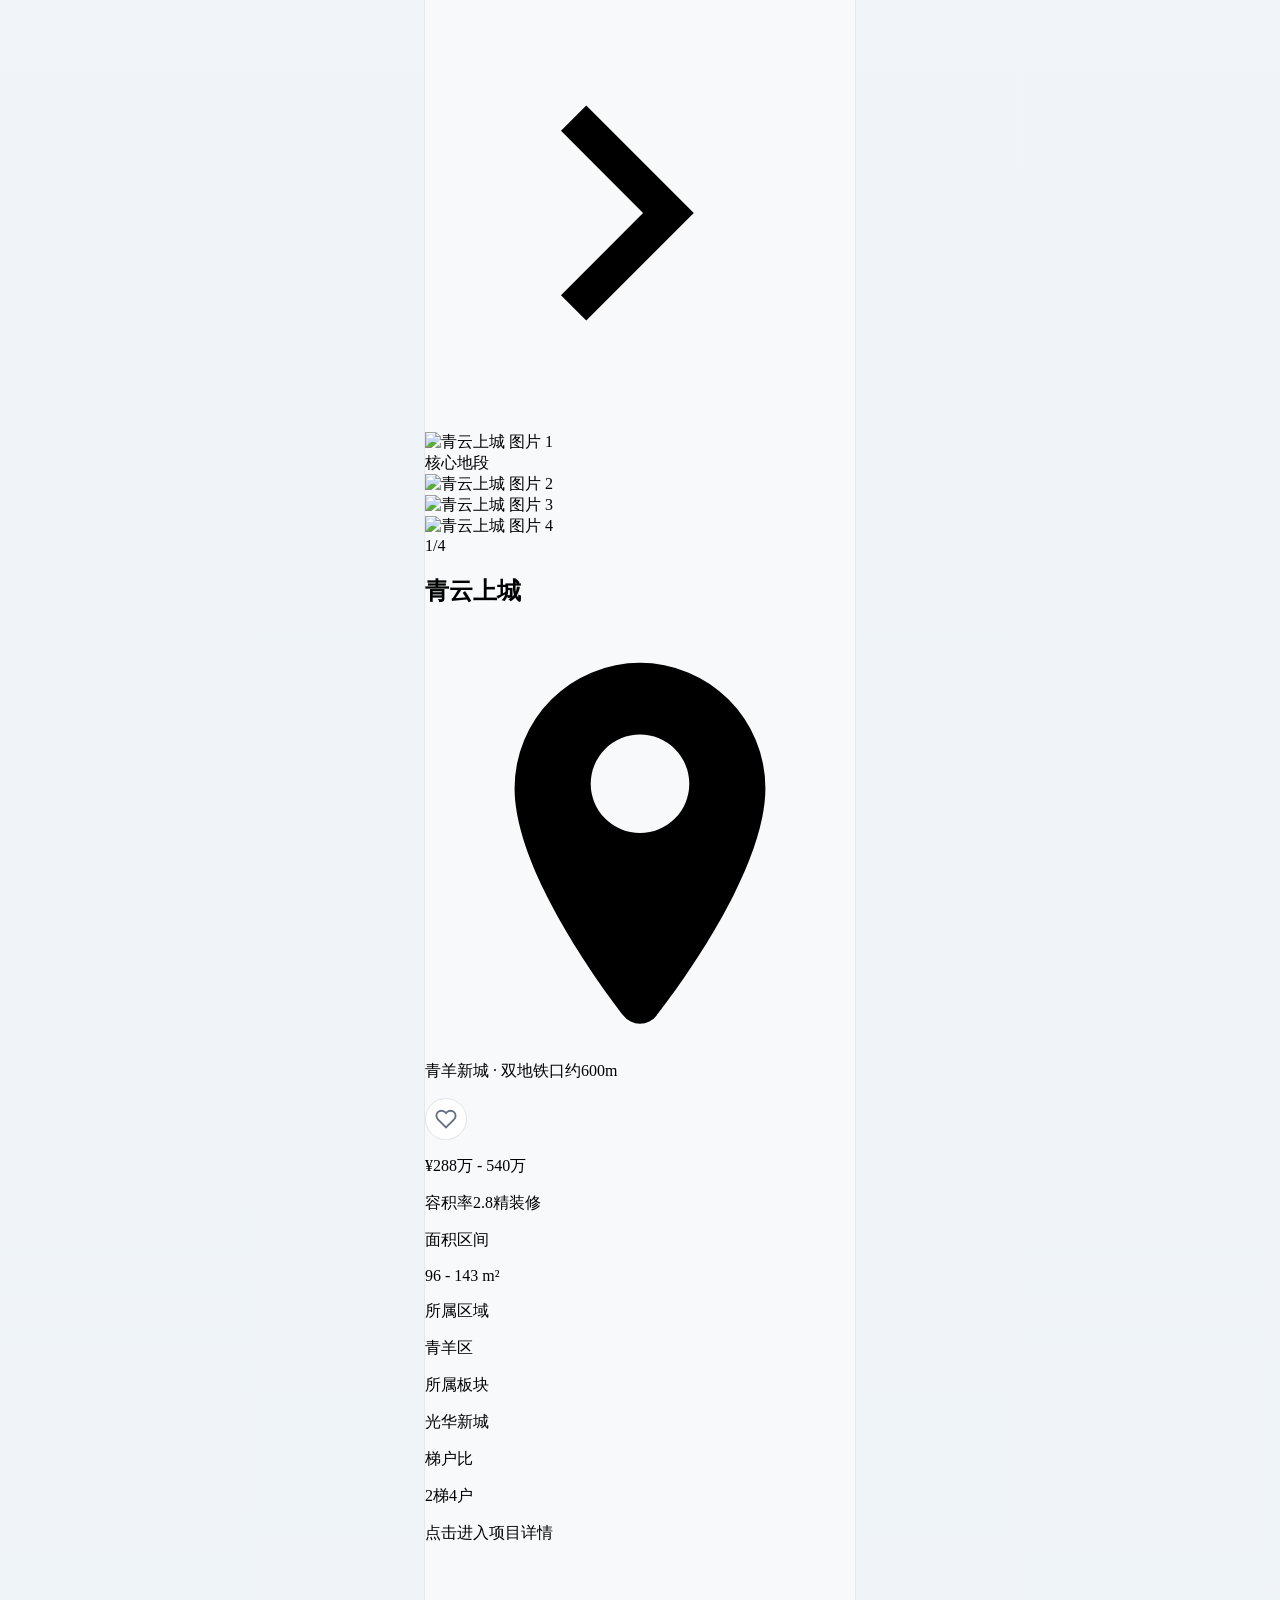
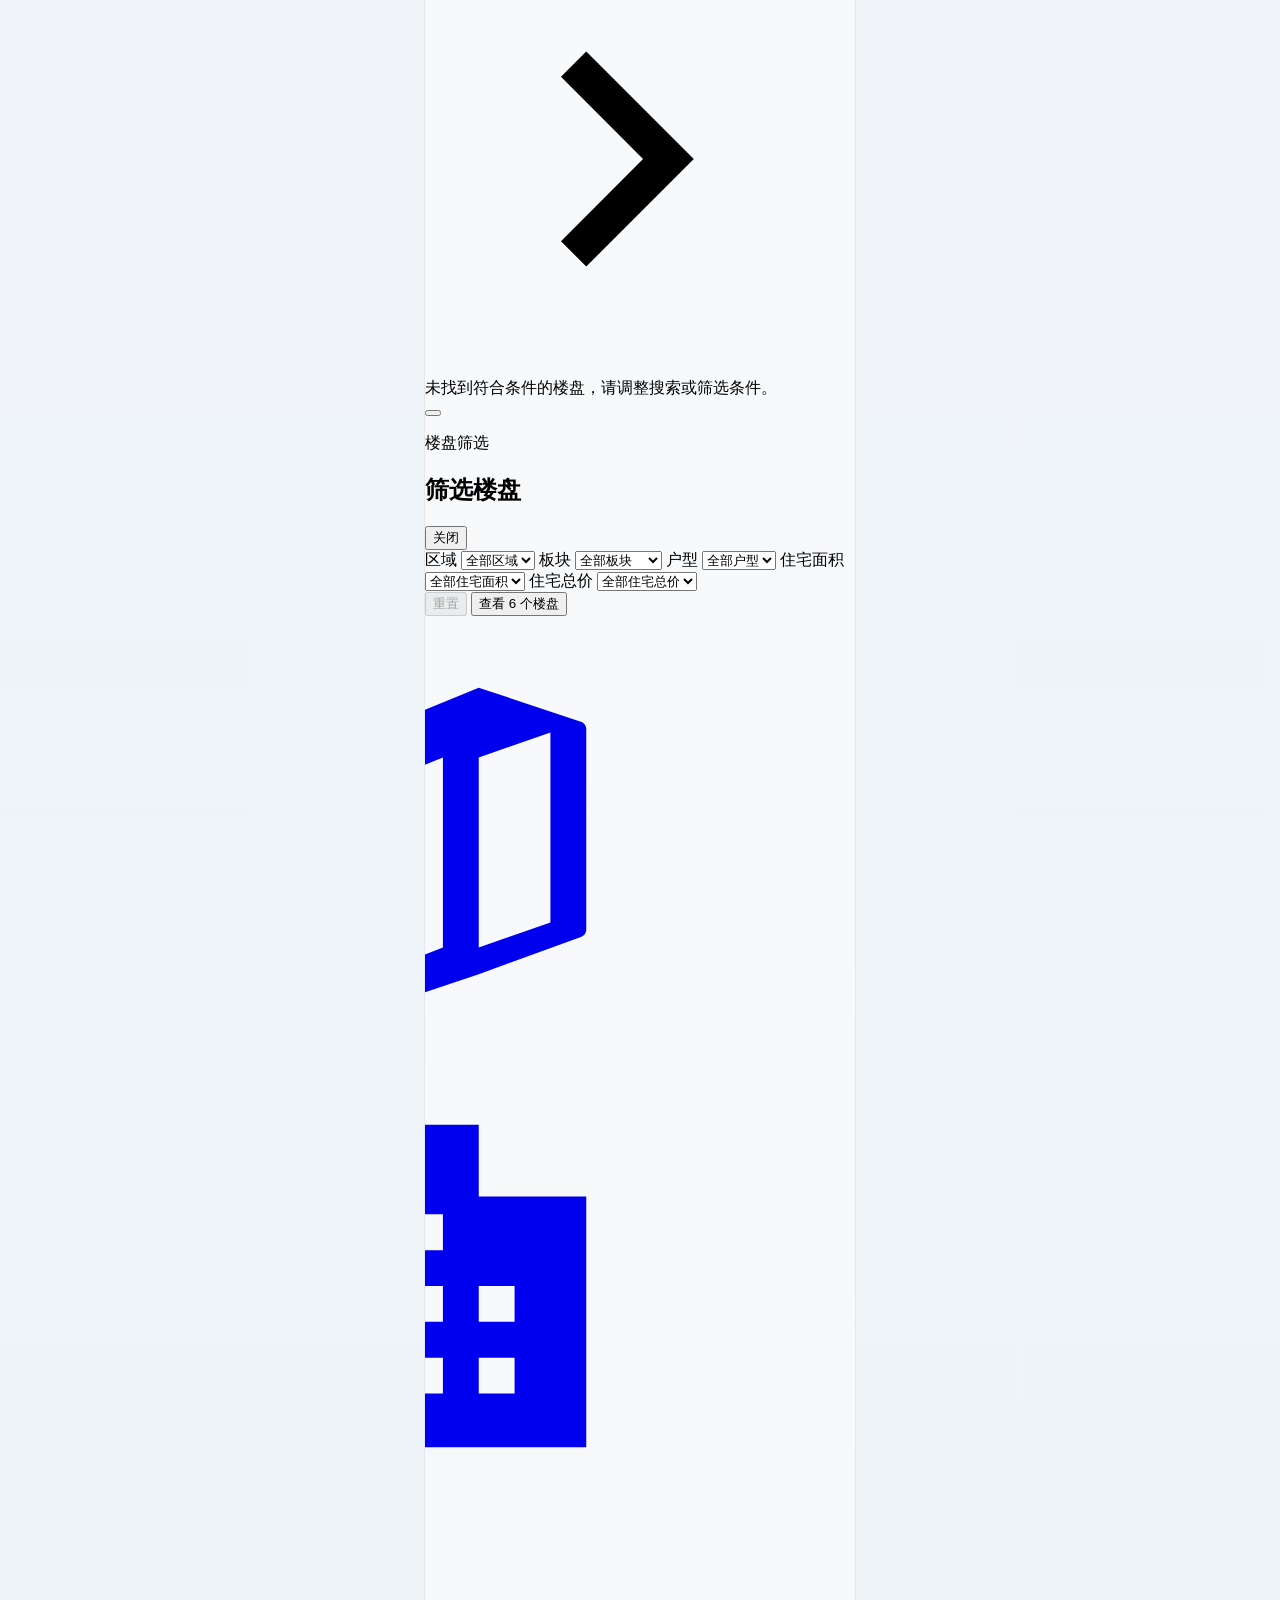
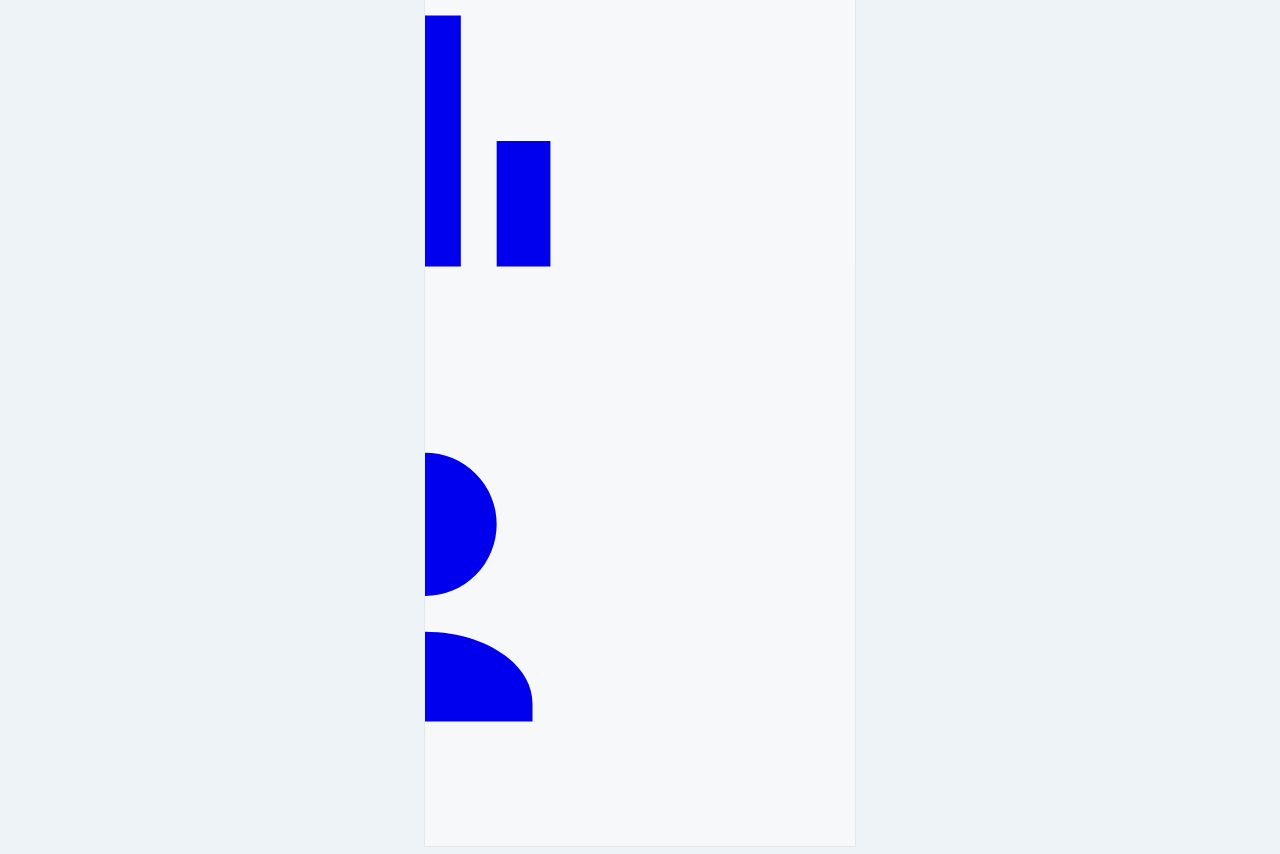
==== commit 28812834: "2" ====
--- a/index.html
+++ b/index.html
@@ -3,7 +3,7 @@
 <html class="light" lang="zh-CN"><head>
 <meta charset="utf-8"/>
 <meta content="width=device-width, initial-scale=1.0" name="viewport"/>
-<title>透明房产 - 在售楼盘</title>
+<title>透明房产 - 楼盘</title>
 <script src="https://cdn.tailwindcss.com?plugins=forms,container-queries"></script>
 <link href="https://fonts.googleapis.com/css2?family=Manrope:wght@400;600;700;800&amp;family=Inter:wght@400;500;600&amp;family=Plus_Jakarta_Sans:wght@400;500;600;700&amp;display=swap" rel="stylesheet"/>
 <script id="tailwind-config">
@@ -211,10 +211,13 @@
 <main class="pt-40 pb-40 px-4 mx-auto max-w-[430px]">
 <!-- Section Header -->
 <div class="mb-5 px-1">
-<div>
-<h1 class="text-[22px] font-extrabold font-headline text-primary tracking-tight">在售楼盘</h1>
-<p id="filterSummary" class="mt-1 text-xs font-medium text-secondary">共 6 个在售楼盘</p>
-</div>
+<h1 class="sr-only">楼盘列表</h1>
+<div class="flex items-end gap-6 overflow-x-auto hide-scrollbar" role="tablist" aria-label="楼盘业态">
+<button class="property-type-tab whitespace-nowrap border-b-2 border-primary pb-2 text-[17px] font-extrabold font-headline text-primary" data-property-type="residential" role="tab" aria-selected="true" type="button">住宅</button>
+<button class="property-type-tab whitespace-nowrap border-b-2 border-transparent pb-2 text-[17px] font-bold font-headline text-secondary" data-property-type="commercial" role="tab" aria-selected="false" type="button">商业</button>
+<button class="property-type-tab whitespace-nowrap border-b-2 border-transparent pb-2 text-[17px] font-bold font-headline text-secondary" data-property-type="office" role="tab" aria-selected="false" type="button">办公</button>
+</div>
+<p id="filterSummary" class="mt-2 text-xs font-medium text-secondary">共 6 个在售楼盘</p>
 </div>
 <!-- Property Cards List -->
 <div class="space-y-5" id="propertyList"></div>
@@ -246,14 +249,14 @@
 <option value="">全部板块</option>
 </select>
 </label>
-<label class="block rounded-2xl bg-surface-container-lowest px-3 py-3 ring-1 ring-outline-variant/15">
-<span class="mb-2 block text-[10px] font-label font-bold uppercase tracking-[0.18em] text-outline">户型</span>
+<label id="typeFilterField" class="block rounded-2xl bg-surface-container-lowest px-3 py-3 ring-1 ring-outline-variant/15">
+<span id="typeFilterLabel" class="mb-2 block text-[10px] font-label font-bold uppercase tracking-[0.18em] text-outline">户型</span>
 <select id="roomFilter" class="w-full border-none bg-transparent p-0 text-sm font-semibold text-primary focus:ring-0">
 <option value="">全部户型</option>
 </select>
 </label>
 <label class="block rounded-2xl bg-surface-container-lowest px-3 py-3 ring-1 ring-outline-variant/15">
-<span class="mb-2 block text-[10px] font-label font-bold uppercase tracking-[0.18em] text-outline">面积段</span>
+<span id="areaFilterLabel" class="mb-2 block text-[10px] font-label font-bold uppercase tracking-[0.18em] text-outline">面积段</span>
 <select id="areaFilter" class="w-full border-none bg-transparent p-0 text-sm font-semibold text-primary focus:ring-0">
 <option value="">全部面积</option>
 <option value="0-90">90㎡以下</option>
@@ -263,7 +266,7 @@
 </select>
 </label>
 <label class="block rounded-2xl bg-surface-container-lowest px-3 py-3 ring-1 ring-outline-variant/15">
-<span class="mb-2 block text-[10px] font-label font-bold uppercase tracking-[0.18em] text-outline">总价</span>
+<span id="priceFilterLabel" class="mb-2 block text-[10px] font-label font-bold uppercase tracking-[0.18em] text-outline">总价</span>
 <select id="priceFilter" class="w-full border-none bg-transparent p-0 text-sm font-semibold text-primary focus:ring-0">
 <option value="">全部总价</option>
 <option value="0-150">150万以内</option>
@@ -281,10 +284,10 @@
 </section>
 </div>
 <!-- Map/List Toggle FAB -->
-<div class="fixed floating-shell fab-offset z-50 flex justify-center">
-<a class="flex items-center gap-2 bg-primary text-on-primary px-6 py-3 rounded-full shadow-2xl active:scale-95 transition-transform font-label font-bold" href="./chengdu-sector-map.html">
+<div id="mapFab" class="fixed floating-shell fab-offset z-50 flex justify-center">
+<a id="mapLink" class="flex items-center gap-2 bg-primary text-on-primary px-6 py-3 rounded-full shadow-2xl active:scale-95 transition-transform font-label font-bold" href="./chengdu-sector-map.html?mode=residential">
 <svg aria-hidden="true" class="h-5 w-5 flex-none" fill="currentColor" viewBox="0 0 24 24"><path d="m15 18.5 4-1.39V6.5l-4 1.4v10.6Zm-6 1.6 4-1.6V7.9l-4 1.6v10.6Zm-5-3 3 1.05V7.55L4 6.5v10.6ZM3.3 4.8 8.7 6.6 15 4l5.7 1.9c.18.06.3.22.3.41v11.2c0 .18-.12.34-.3.4L15 20 9 22 3.3 20.1A.43.43 0 0 1 3 19.7V5.2c0-.3.3-.5.6-.4Z"/></svg>
-<span>地图模式</span>
+<span id="mapLabel">住宅地图</span>
 </a>
 </div>
 <!-- BottomNavBar -->
@@ -292,7 +295,7 @@
 <!-- Viewing (Active) -->
 <a id="homeNavButton" class="flex flex-col items-center justify-center text-primary font-bold opacity-100 transition-all" href="./index.html" aria-current="page">
 <svg aria-hidden="true" class="h-5 w-5" fill="currentColor" viewBox="0 0 24 24"><path d="M3 21V3h12v4h6v14H3Zm4-3h2v-2H7v2Zm0-4h2v-2H7v2Zm0-4h2V8H7v2Zm4 8h2v-2h-2v2Zm0-4h2v-2h-2v2Zm0-4h2V8h-2v2Zm4 8h2v-2h-2v2Zm0-4h2v-2h-2v2Z"/></svg>
-<span class="text-[11px] font-label font-semibold mt-1">首页</span>
+<span class="text-[11px] font-label font-semibold mt-1">楼盘</span>
 </a>
 <!-- Data -->
 <a id="dataNavButton" class="flex flex-col items-center justify-center text-slate-400 hover:text-primary transition-colors" href="./data.html">
@@ -458,12 +461,12 @@
 const PROJECT_DETAIL_PATH = "./project-detail.html";
 const FOLLOWED_PROJECTS_KEY = "transparentHouse:followedProjects";
 const propertyFilterMeta = [
-  { projectId: "home-greenland", region: "天府新区", roomTypes: [3, 4] },
-  { projectId: "home-jinjiang", region: "锦江区", roomTypes: [4, 5] },
-  { projectId: "home-tianyue", region: "武侯区", roomTypes: [3, 4] },
-  { projectId: "home-luhu", region: "天府新区", roomTypes: [4] },
-  { projectId: "home-guanghe", region: "龙泉驿区", roomTypes: [3] },
-  { projectId: "home-qingyun", region: "青羊区", roomTypes: [3, 4] }
+  { projectId: "home-greenland", category: "residential", region: "天府新区", roomTypes: [3, 4] },
+  { projectId: "home-jinjiang", category: "residential", region: "锦江区", roomTypes: [4, 5] },
+  { projectId: "home-tianyue", category: "residential", region: "武侯区", roomTypes: [3, 4] },
+  { projectId: "home-luhu", category: "residential", region: "天府新区", roomTypes: [4] },
+  { projectId: "home-guanghe", category: "residential", region: "龙泉驿区", roomTypes: [3] },
+  { projectId: "home-qingyun", category: "residential", region: "青羊区", roomTypes: [3, 4] }
 ];
 
 properties.forEach((property, index) => {
@@ -472,6 +475,110 @@
     Object.assign(property, meta);
   }
 });
+
+properties.push(
+  {
+    projectId: "commercial-tianfu", category: "commercial", detailUrl: "./business-project-detail.html?projectId=commercial-tianfu", name: "天府国际社区商业",
+    badge: "热销商业", badgeTone: "tertiary", location: "高新区 · 天府三街", region: "高新区", sector: "大源中央",
+    priceMin: 88, priceMax: 175, tags: ["集中式商业", "精装修"], features: ["近地铁", "成熟配套"],
+    sizeRange: "38 - 76 m²", elevatorRatio: "6梯24户", unitMeta: "1房1厅1卫 · 45m²", roomTypes: [1, 2],
+    propertyYears: "40年", buildingType: "集中式商业", decoration: "精装修", commercialArea: "38 - 76 m²",
+    openingDate: "2025年09月", deliveryDate: "2027年06月", totalUnits: "320户", unitRange: "38 - 76 m²",
+    standardFloorArea: "约1,800 m²", marketingAgent: "世联行", propertyCompany: "成都天府物业", propertyFee: "6.8元/m²/月",
+    images: ["https://images.unsplash.com/photo-1524758631624-e2822e304c36?auto=format&fit=crop&w=1200&q=80", "https://images.unsplash.com/photo-1497366811353-6870744d04b2?auto=format&fit=crop&w=1200&q=80"]
+  },
+  {
+    projectId: "commercial-global", category: "commercial", detailUrl: "./business-project-detail.html?projectId=commercial-global", name: "环球中心商业中心",
+    badge: "在售项目", badgeTone: "primary", location: "高新区 · 环球中心", region: "高新区", sector: "金融城",
+    priceMin: 118, priceMax: 255, tags: ["专业市场", "普通装修"], features: ["成熟配套", "近地铁", "灵活空间"],
+    sizeRange: "45 - 98 m²", elevatorRatio: "8梯32户", unitMeta: "1房1厅1卫 · 52m²", roomTypes: [1, 2],
+    propertyYears: "40年", buildingType: "专业市场", decoration: "普通装修", commercialArea: "45 - 98 m²",
+    openingDate: "2025年12月", deliveryDate: "2027年12月", totalUnits: "246户", unitRange: "45 - 98 m²",
+    standardFloorArea: "约2,400 m²", marketingAgent: "中原地产", propertyCompany: "环球中心物业", propertyFee: "7.5元/m²/月",
+    images: ["https://images.unsplash.com/photo-1497366811353-6870744d04b2?auto=format&fit=crop&w=1200&q=80", "https://images.unsplash.com/photo-1497366754035-f200968a6e72?auto=format&fit=crop&w=1200&q=80"]
+  },
+  {
+    projectId: "commercial-jinjiang", category: "commercial", detailUrl: "./business-project-detail.html?projectId=commercial-jinjiang", name: "锦江里·社区底商",
+    badge: "核心商圈", badgeTone: "tertiary", location: "锦江区 · 东大街", region: "锦江区", sector: "春熙路",
+    priceMin: 92, priceMax: 186, tags: ["社区底商", "毛坯"], features: ["核心商圈", "近地铁", "灵活空间"],
+    sizeRange: "42 - 82 m²", elevatorRatio: "6梯28户", unitMeta: "1房1厅1卫 · 48m²", roomTypes: [1, 2],
+    propertyYears: "40年", buildingType: "社区底商", decoration: "毛坯", commercialArea: "42 - 82 m²",
+    openingDate: "2026年03月", deliveryDate: "2027年09月", totalUnits: "168户", unitRange: "42 - 82 m²",
+    standardFloorArea: "约1,200 m²", marketingAgent: "锐理数据", propertyCompany: "锦江城市物业", propertyFee: "5.8元/m²/月",
+    images: ["https://images.unsplash.com/photo-1497366754035-f200968a6e72?auto=format&fit=crop&w=1200&q=80", "https://images.unsplash.com/photo-1497366216548-37526070297c?auto=format&fit=crop&w=1200&q=80"]
+  },
+  {
+    projectId: "office-finance-city", category: "office", detailUrl: "./business-project-detail.html?projectId=office-finance-city", name: "金融城智汇中心",
+    badge: "甲级办公", badgeTone: "primary", location: "高新区 · 交子大道", region: "高新区", sector: "金融城",
+    priceMin: 320, priceMax: 1280, tags: ["OFFICE", "精装修"], features: ["轨道直达", "商务配套", "总部办公"],
+    sizeRange: "120 - 520 m²", elevatorRatio: "12梯16户", unitMeta: "开放办公 · 180m²", roomTypes: [],
+    propertyYears: "40年", propertyLevel: "OFFICE", floorHeight: "4.2m", decoration: "精装修", officeArea: "120 - 520 m²",
+    openingDate: "2025年10月", deliveryDate: "2027年06月", totalUnits: "180户", unitRange: "120 - 520 m²",
+    passengerElevators: "12个", freightElevators: "2个", marketingAgent: "世邦魏理仕", propertyCompany: "金融城物业", propertyFee: "18元/m²/月",
+    images: ["https://images.unsplash.com/photo-1486406146926-c627a92ad1ab?auto=format&fit=crop&w=1200&q=80", "https://images.unsplash.com/photo-1497366216548-37526070297c?auto=format&fit=crop&w=1200&q=80"]
+  },
+  {
+    projectId: "office-tianfu-software", category: "office", detailUrl: "./business-project-detail.html?projectId=office-tianfu-software", name: "天府软件园创新中心",
+    badge: "产业办公", badgeTone: "tertiary", location: "高新区 · 天府五街", region: "高新区", sector: "大源中央",
+    priceMin: 260, priceMax: 960, tags: ["SOHO", "普通装修"], features: ["地铁沿线", "园区配套", "企业服务"],
+    sizeRange: "96 - 380 m²", elevatorRatio: "10梯14户", unitMeta: "开放办公 · 128m²", roomTypes: [],
+    propertyYears: "40年", propertyLevel: "SOHO", floorHeight: "3.9m", decoration: "普通装修", officeArea: "96 - 380 m²",
+    openingDate: "2026年01月", deliveryDate: "2027年12月", totalUnits: "236户", unitRange: "96 - 380 m²",
+    passengerElevators: "10个", freightElevators: "2个", marketingAgent: "戴德梁行", propertyCompany: "天府软件园物业", propertyFee: "15元/m²/月",
+    images: ["https://images.unsplash.com/photo-1497366754035-f200968a6e72?auto=format&fit=crop&w=1200&q=80", "https://images.unsplash.com/photo-1524758631624-e2822e304c36?auto=format&fit=crop&w=1200&q=80"]
+  },
+  {
+    projectId: "office-east-station", category: "office", detailUrl: "./business-project-detail.html?projectId=office-east-station", name: "东客站门户大厦",
+    badge: "现房办公", badgeTone: "primary", location: "成华区 · 成都东站", region: "成华区", sector: "东客站",
+    priceMin: 198, priceMax: 760, tags: ["LOFT", "毛坯"], features: ["交通枢纽", "商务配套", "现房"],
+    sizeRange: "88 - 360 m²", elevatorRatio: "8梯12户", unitMeta: "开放办公 · 108m²", roomTypes: [],
+    propertyYears: "40年", propertyLevel: "LOFT", floorHeight: "4.8m", decoration: "毛坯", officeArea: "88 - 360 m²",
+    openingDate: "2024年08月", deliveryDate: "现房", totalUnits: "156户", unitRange: "88 - 360 m²",
+    passengerElevators: "8个", freightElevators: "2个", marketingAgent: "合富辉煌", propertyCompany: "东站枢纽物业", propertyFee: "12元/m²/月",
+    images: ["https://images.unsplash.com/photo-1486406146926-c627a92ad1ab?auto=format&fit=crop&w=1200&q=80", "https://images.unsplash.com/photo-1497366811353-6870744d04b2?auto=format&fit=crop&w=1200&q=80"]
+  }
+);
+
+const propertyTypeConfig = {
+  residential: {
+    label: "住宅",
+    mapLabel: "住宅地图",
+    mapHref: "./chengdu-sector-map.html?mode=residential",
+    facetLabel: "户型",
+    facetPlaceholder: "全部户型",
+    facetVisible: true,
+    areaLabel: "住宅面积",
+    priceLabel: "住宅总价",
+    areaOptions: [["0-90", "90㎡以下"], ["90-120", "90-120㎡"], ["120-144", "120-144㎡"], ["144+", "144㎡以上"]],
+    priceOptions: [["0-150", "150万以内"], ["150-250", "150万-250万"], ["250-400", "250万-400万"], ["400-600", "400万-600万"], ["600+", "600万及以上"]]
+  },
+  commercial: {
+    label: "商业（公寓）",
+    mapLabel: "商业地图",
+    mapHref: "./chengdu-sector-map.html?mode=commercial",
+    facetLabel: "产品类型",
+    facetPlaceholder: "全部产品类型",
+    facetVisible: false,
+    areaLabel: "面积",
+    priceLabel: "总价",
+    areaOptions: [["0-40", "40㎡以下"], ["40-60", "40-60㎡"], ["60-80", "60-80㎡"], ["80+", "80㎡以上"]],
+    priceOptions: [["0-30", "30万以内"], ["30-60", "30万-60万"], ["60-100", "60万-100万"], ["100+", "100万以上"]]
+  },
+  office: {
+    label: "办公",
+    mapLabel: "办公地图",
+    mapHref: "./chengdu-sector-map.html?mode=office",
+    facetLabel: "办公类型",
+    facetPlaceholder: "全部办公类型",
+    facetVisible: true,
+    areaLabel: "办公面积",
+    priceLabel: "办公总价",
+    areaOptions: [["0-100", "100㎡以下"], ["100-150", "100-150㎡"], ["150-300", "150-300㎡"], ["300-500", "300-500㎡"], ["500+", "500㎡以上"]],
+    priceOptions: [["0-300", "300万以内"], ["300-500", "300万-500万"], ["500-800", "500万-800万"], ["800-1000", "800万-1000万"], ["1000+", "1000万及以上"]]
+  }
+};
+const requestedPropertyType = new URLSearchParams(window.location.search).get("tab");
+let activePropertyType = propertyTypeConfig[requestedPropertyType] ? requestedPropertyType : "residential";
 
 const searchInput = document.querySelector("#searchInput");
 const openFilterButton = document.querySelector("#openFilterButton");
@@ -481,13 +588,21 @@
 const regionFilter = document.querySelector("#regionFilter");
 const sectorFilter = document.querySelector("#sectorFilter");
 const roomFilter = document.querySelector("#roomFilter");
+const typeFilterField = document.querySelector("#typeFilterField");
+const typeFilterLabel = document.querySelector("#typeFilterLabel");
 const areaFilter = document.querySelector("#areaFilter");
+const areaFilterLabel = document.querySelector("#areaFilterLabel");
 const priceFilter = document.querySelector("#priceFilter");
+const priceFilterLabel = document.querySelector("#priceFilterLabel");
 const resetFiltersButton = document.querySelector("#resetFiltersButton");
 const applyFilterButton = document.querySelector("#applyFilterButton");
 const filterSummary = document.querySelector("#filterSummary");
 const propertyList = document.querySelector("#propertyList");
 const emptyState = document.querySelector("#emptyState");
+const propertyTypeTabs = [...document.querySelectorAll(".property-type-tab")];
+const mapFab = document.querySelector("#mapFab");
+const mapLink = document.querySelector("#mapLink");
+const mapLabel = document.querySelector("#mapLabel");
 const filterControls = [searchInput, regionFilter, sectorFilter, roomFilter, areaFilter, priceFilter];
 
 function setFilterModalVisibility(visible) {
@@ -524,8 +639,8 @@
     return null;
   }
 
-  if (value === "144+") {
-    return { min: 144, max: Number.POSITIVE_INFINITY };
+  if (value.endsWith("+")) {
+    return { min: Number(value.replace("+", "")), max: Number.POSITIVE_INFINITY };
   }
 
   const [min, max] = value.split("-").map(Number);
@@ -553,10 +668,18 @@
   return rooms.length ? rooms : [];
 }
 
+function getActiveProperties() {
+  return properties.filter((property) => property.category === activePropertyType);
+}
+
 function populateFilterOptions() {
-  const regions = [...new Set(properties.map((property) => property.region))];
-  const sectors = [...new Set(properties.map((property) => property.sector))];
-  const rooms = [...new Set(properties.flatMap(getPropertyRooms))].sort((left, right) => left - right);
+  const activeProperties = getActiveProperties();
+  const config = propertyTypeConfig[activePropertyType];
+  const regions = [...new Set(activeProperties.map((property) => property.region))];
+  const sectors = [...new Set(activeProperties.map((property) => property.sector))];
+  const facets = activePropertyType === "residential"
+    ? [...new Set(activeProperties.flatMap(getPropertyRooms))].sort((left, right) => left - right)
+    : [...new Set(activeProperties.map((property) => activePropertyType === "commercial" ? property.buildingType : property.propertyLevel).filter(Boolean))];
 
   regionFilter.innerHTML = [
     '<option value="">全部区域</option>',
@@ -569,8 +692,18 @@
   ].join("");
 
   roomFilter.innerHTML = [
-    '<option value="">全部户型</option>',
-    ...rooms.map((room) => `<option value="${room}">${room}室</option>`)
+    `<option value="">${config.facetPlaceholder}</option>`,
+    ...facets.map((facet) => `<option value="${facet}">${activePropertyType === "residential" ? `${facet}室` : facet}</option>`)
+  ].join("");
+
+  areaFilter.innerHTML = [
+    `<option value="">全部${config.areaLabel}</option>`,
+    ...config.areaOptions.map(([value, label]) => `<option value="${value}">${label}</option>`)
+  ].join("");
+
+  priceFilter.innerHTML = [
+    `<option value="">全部${config.priceLabel}</option>`,
+    ...config.priceOptions.map(([value, label]) => `<option value="${value}">${label}</option>`)
   ].join("");
 }
 
@@ -581,8 +714,53 @@
 }
 
 function getProjectDetailUrl(property) {
+  if (Object.prototype.hasOwnProperty.call(property, "detailUrl")) {
+    return property.detailUrl;
+  }
   const projectId = property.projectId || "home-greenland";
   return `${PROJECT_DETAIL_PATH}?projectId=${encodeURIComponent(projectId)}`;
+}
+
+function syncPropertyTypeUI() {
+  const config = propertyTypeConfig[activePropertyType];
+  document.title = `透明房产 - ${config.label}楼盘`;
+  typeFilterField.classList.toggle("hidden", !config.facetVisible);
+  typeFilterLabel.textContent = config.facetLabel;
+  areaFilterLabel.textContent = config.areaLabel;
+  priceFilterLabel.textContent = config.priceLabel;
+  propertyTypeTabs.forEach((button) => {
+    const isActive = button.dataset.propertyType === activePropertyType;
+    button.setAttribute("aria-selected", String(isActive));
+    button.classList.toggle("border-primary", isActive);
+    button.classList.toggle("text-primary", isActive);
+    button.classList.toggle("font-extrabold", isActive);
+    button.classList.toggle("border-transparent", !isActive);
+    button.classList.toggle("text-secondary", !isActive);
+    button.classList.toggle("font-bold", !isActive);
+  });
+  mapFab.style.display = config.mapHref ? "" : "none";
+  if (config.mapHref) {
+    mapLink.href = config.mapHref;
+    mapLabel.textContent = config.mapLabel;
+  }
+}
+
+function setActivePropertyType(type) {
+  if (!propertyTypeConfig[type]) {
+    return;
+  }
+  activePropertyType = type;
+  regionFilter.value = "";
+  sectorFilter.value = "";
+  roomFilter.value = "";
+  areaFilter.value = "";
+  priceFilter.value = "";
+  populateFilterOptions();
+  syncPropertyTypeUI();
+  applyFilters();
+  const url = new URL(window.location.href);
+  url.searchParams.set("tab", type);
+  window.history.replaceState({}, "", url);
 }
 
 function getFollowedProjects() {
@@ -605,10 +783,47 @@
   return followed.has(projectId);
 }
 
+function getPropertyPrimaryInfo(property) {
+  if (property.category === "commercial") {
+    return [
+      ["产权年限", property.propertyYears],
+      ["商业建筑面积", property.commercialArea],
+      ["标准层面积", property.standardFloorArea],
+      ["物业费", property.propertyFee]
+    ];
+  }
+
+  if (property.category === "office") {
+    return [
+      ["产权年限", property.propertyYears],
+      ["办公建筑面积", property.officeArea],
+      ["层高", property.floorHeight],
+      ["物业费", property.propertyFee]
+    ];
+  }
+
+  return [
+    ["面积区间", property.sizeRange],
+    ["所属区域", property.region],
+    ["所属板块", property.sector],
+    ["梯户比", property.elevatorRatio]
+  ];
+}
+
+function renderPropertyInfoItems(items) {
+  return items.map(([label, value]) => `
+<div class="min-w-0 space-y-0.5">
+<p class="text-[9px] font-label font-bold text-outline uppercase tracking-wider">${label}</p>
+<p class="break-words text-xs font-semibold font-body text-on-surface">${value || "—"}</p>
+</div>`.trim()).join("");
+}
+
 function renderProperties(list) {
   const followedProjects = getFollowedProjects();
   propertyList.innerHTML = list.map((property) => {
     const isFollowed = followedProjects.has(property.projectId);
+    const detailUrl = getProjectDetailUrl(property);
+    const primaryInfo = renderPropertyInfoItems(getPropertyPrimaryInfo(property));
     const imageSlides = property.images.map((image, index) => `
 <div class="flex-none ${index === 0 ? "w-full" : "w-[85%]"} snap-start relative" data-slide-index="${index + 1}">
 <img alt="${property.name} 图片 ${index + 1}" class="w-full h-full object-cover" loading="lazy" src="${image}"/>
@@ -619,7 +834,7 @@
 
     return `
 <div class="group relative bg-surface-container-lowest rounded-xl overflow-hidden border border-outline-variant/10 shadow-sm transition-all duration-300 active:ring-2 active:ring-primary/20">
-<a aria-label="查看项目详情" class="card-link" href="${getProjectDetailUrl(property)}"></a>
+${detailUrl ? `<a aria-label="查看项目详情" class="card-link" href="${detailUrl}"></a>` : ""}
 <div class="card-media relative overflow-x-auto flex snap-x snap-mandatory hide-scrollbar gap-2 h-52 scroll-smooth" data-carousel>
 ${imageSlides}
 <div class="pointer-events-none absolute bottom-3 right-3 z-30 rounded-full bg-black/45 px-2.5 py-1 text-[10px] font-label font-bold tracking-wide text-white backdrop-blur-md" data-carousel-indicator>1/${property.images.length}</div>
@@ -646,26 +861,11 @@
 ${tagList}
 </div>
 <div class="grid grid-cols-2 gap-x-3 gap-y-4 py-4 border-t border-outline-variant/10">
-<div class="space-y-0.5">
-<p class="text-[9px] font-label font-bold text-outline uppercase tracking-wider">面积区间</p>
-<p class="text-xs font-semibold font-body">${property.sizeRange}</p>
-</div>
-<div class="space-y-0.5">
-<p class="text-[9px] font-label font-bold text-outline uppercase tracking-wider">所属区域</p>
-<p class="text-xs font-semibold font-body">${property.region}</p>
-</div>
-<div class="space-y-0.5">
-<p class="text-[9px] font-label font-bold text-outline uppercase tracking-wider">所属板块</p>
-<p class="text-xs font-semibold font-body">${property.sector}</p>
-</div>
-<div class="space-y-0.5">
-<p class="text-[9px] font-label font-bold text-outline uppercase tracking-wider">梯户比</p>
-<p class="text-xs font-semibold font-body">${property.elevatorRatio}</p>
-</div>
+${primaryInfo}
 </div>
 <div class="mt-4 flex justify-center">
 <span class="text-[10px] text-outline flex items-center gap-1 font-label">
-点击进入项目详情
+${detailUrl ? "点击进入项目详情" : "以上信息仅供参考"}
 <svg aria-hidden="true" class="h-[12px] w-[12px] flex-none" fill="currentColor" viewBox="0 0 24 24"><path d="m9 6 6 6-6 6-1.41-1.41L12.17 12 7.59 7.41 9 6Z"/></svg>
 </span>
 </div>
@@ -736,22 +936,35 @@
   const areaRange = getSelectedAreaRange(areaFilter.value);
   const priceRange = getSelectedPriceRange(priceFilter.value);
   const hasActiveFilters = Boolean(keyword || region || sector || room || areaFilter.value || priceFilter.value);
-  const filteredProperties = properties.filter((property) => {
+  const filteredProperties = getActiveProperties().filter((property) => {
+    const categoryFacet = property.category === "commercial"
+      ? property.buildingType
+      : property.category === "office"
+        ? property.propertyLevel
+        : "";
     const searchPool = [
       property.name,
       property.location,
       property.region,
       property.sector,
+      property.propertyYears,
+      property.buildingType,
+      property.propertyLevel,
+      property.decoration,
+      property.marketingAgent,
+      property.propertyCompany,
       ...getPropertyRooms(property).map((roomType) => `${roomType}室`),
       ...property.tags,
       ...property.features
-    ].join(" ").toLowerCase();
+    ].filter(Boolean).join(" ").toLowerCase();
     const sizeRange = getPropertySizeRange(property);
 
     const matchesKeyword = !keyword || searchPool.includes(keyword);
     const matchesRegion = !region || property.region === region;
     const matchesSector = !sector || property.sector === sector;
-    const matchesRoom = !room || getPropertyRooms(property).includes(Number(room));
+    const matchesRoom = !room || (property.category === "residential"
+      ? getPropertyRooms(property).includes(Number(room))
+      : categoryFacet === room);
     const matchesArea = !areaRange || (sizeRange.min <= areaRange.max && sizeRange.max >= areaRange.min);
     const matchesPrice = !priceRange || (property.priceMin <= priceRange.max && property.priceMax >= priceRange.min);
 
@@ -800,6 +1013,10 @@
   control.addEventListener(eventName, applyFilters);
 });
 
+propertyTypeTabs.forEach((button) => {
+  button.addEventListener("click", () => setActivePropertyType(button.dataset.propertyType));
+});
+
 document.addEventListener("keydown", (event) => {
   if (event.key === "Escape" && !filterModal.classList.contains("hidden")) {
     setFilterModalVisibility(false);
@@ -807,6 +1024,7 @@
 });
 
 populateFilterOptions();
+syncPropertyTypeUI();
 setFilterModalVisibility(false);
 applyFilters();
 </script>
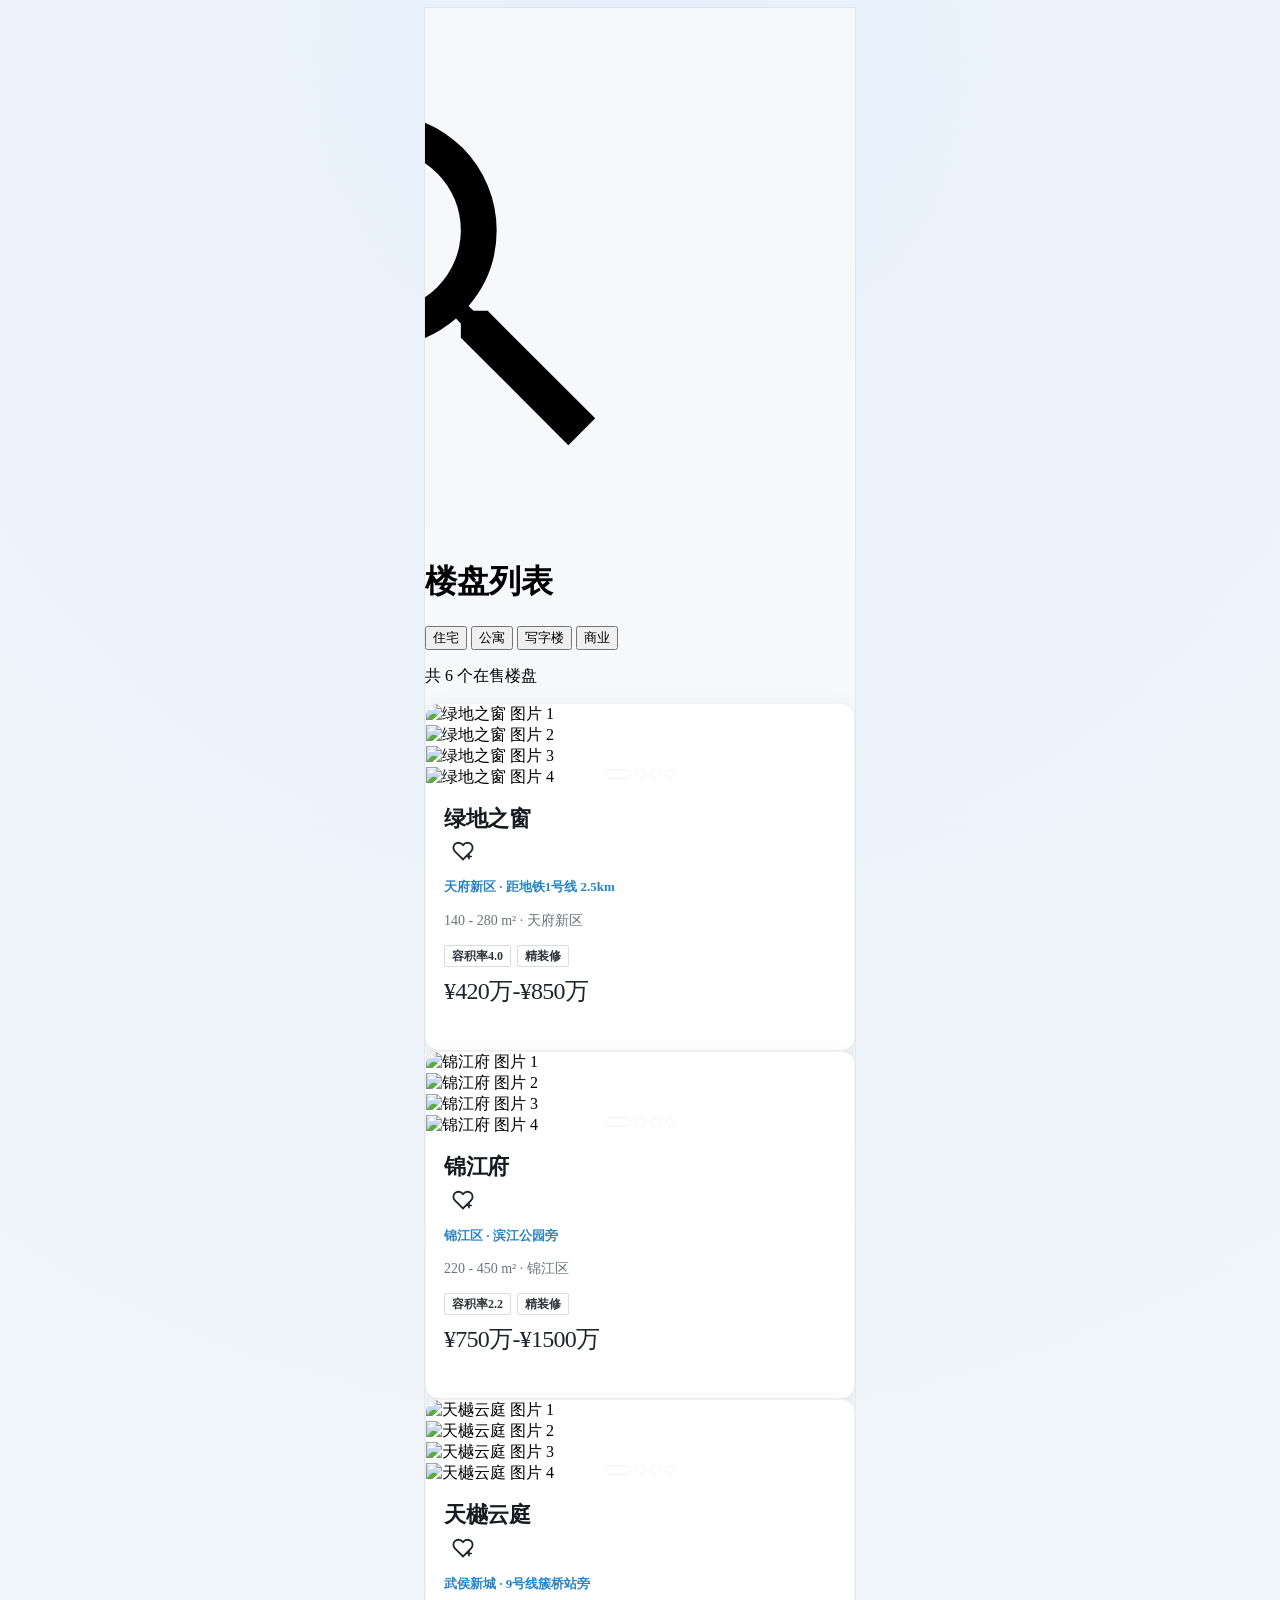
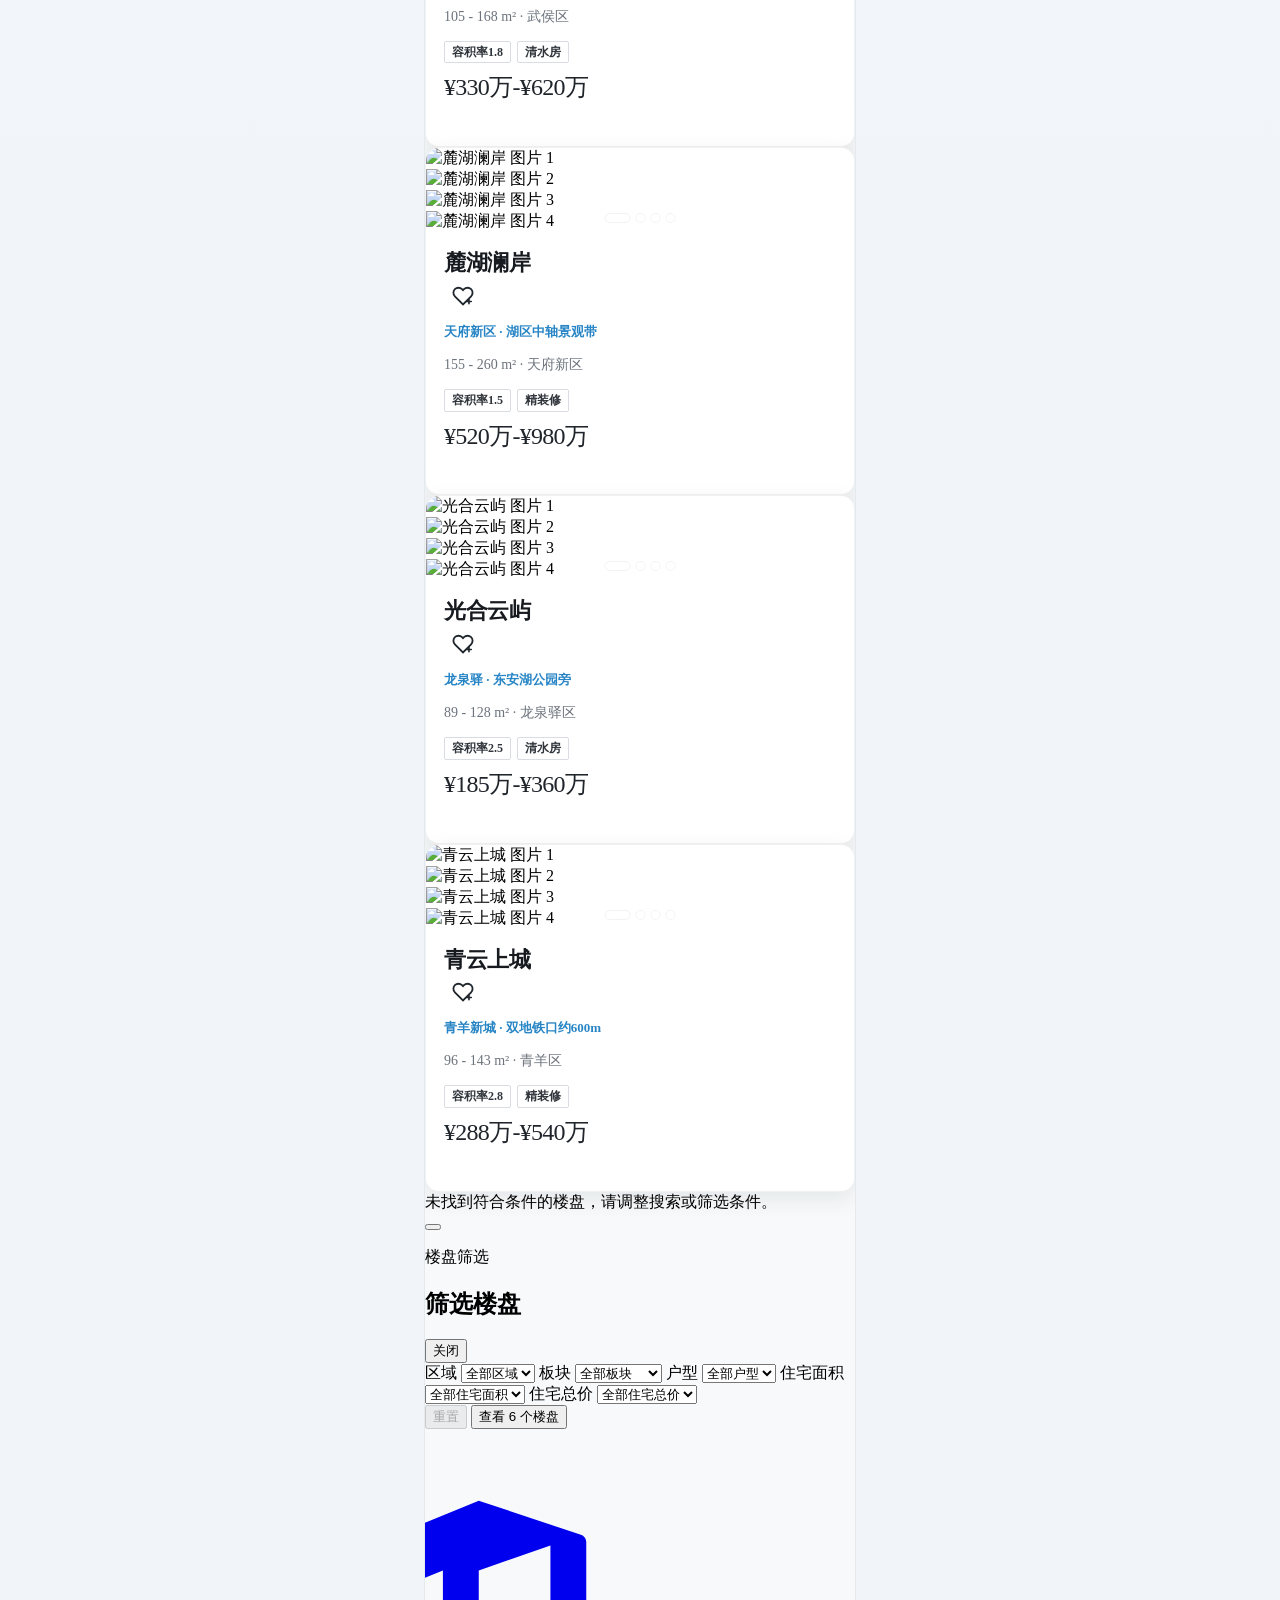
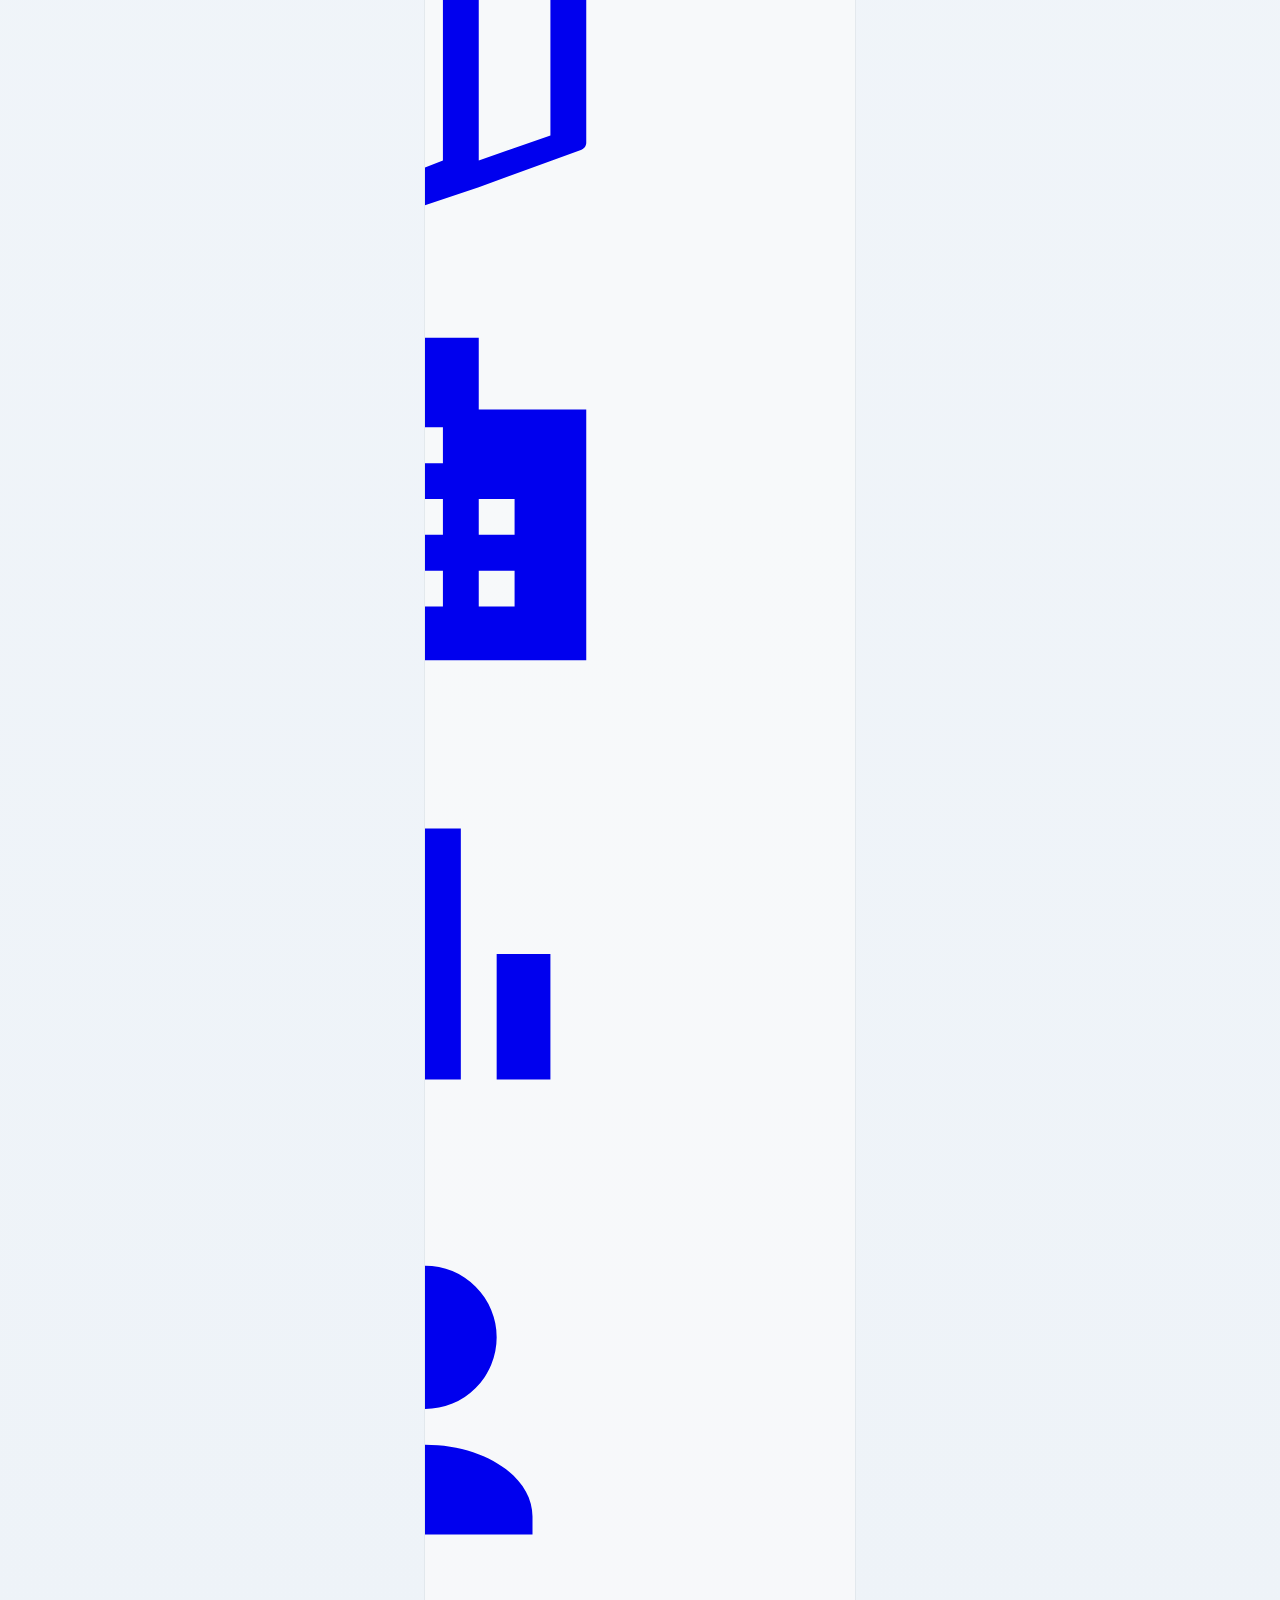
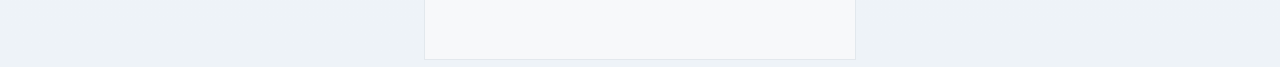
==== commit 7b3a0024: "更新" ====
--- a/index.html
+++ b/index.html
@@ -141,13 +141,13 @@
             z-index: 20;
             display: inline-grid;
             place-items: center;
-            width: 42px;
-            height: 42px;
-            flex: 0 0 42px;
-            border: 1px solid rgba(192, 200, 204, 0.45);
-            border-radius: 50%;
-            background: #ffffff;
-            color: #637083;
+            width: 38px;
+            height: 38px;
+            flex: 0 0 38px;
+            border: 0;
+            border-radius: 0;
+            background: transparent;
+            color: #20262d;
             transition: color 0.18s ease, border-color 0.18s ease, background 0.18s ease;
         }
         .property-follow svg {
@@ -159,12 +159,86 @@
             transition: fill 0.18s ease;
         }
         .property-follow.is-followed {
-            border-color: rgba(255, 78, 109, 0.2);
-            background: #fff4f7;
+            background: transparent;
             color: #ff4e6d;
         }
         .property-follow.is-followed svg {
             fill: currentColor;
+        }
+        .property-card {
+            overflow: hidden;
+            border: 1px solid rgba(25, 28, 29, 0.06);
+            border-radius: 14px;
+            background: #ffffff;
+            box-shadow: 0 7px 22px rgba(45, 55, 68, 0.09);
+        }
+        .property-card__body {
+            padding: 17px 18px 20px;
+        }
+        .property-card__title {
+            margin: 0;
+            color: #171b20;
+            font-size: 22px;
+            font-weight: 800;
+            line-height: 1.25;
+            letter-spacing: -0.02em;
+        }
+        .property-card__location {
+            margin-top: 7px;
+            color: #2785c5;
+            font-size: 13px;
+            font-weight: 600;
+            line-height: 1.55;
+        }
+        .property-card__meta {
+            margin-top: 3px;
+            color: #6c737c;
+            font-size: 14px;
+            line-height: 1.45;
+        }
+        .property-card__tags {
+            display: flex;
+            flex-wrap: wrap;
+            gap: 6px;
+            margin-top: 8px;
+        }
+        .property-card__tag {
+            border: 1px solid #d9dde2;
+            border-radius: 2px;
+            background: #ffffff;
+            padding: 3px 7px;
+            color: #30353b;
+            font-size: 12px;
+            font-weight: 600;
+            line-height: 1.2;
+        }
+        .property-card__price {
+            margin-top: 10px;
+            color: #20252b;
+            font-size: 24px;
+            font-weight: 500;
+            line-height: 1.2;
+            letter-spacing: -0.03em;
+        }
+        .property-carousel-dots {
+            position: absolute;
+            left: 50%;
+            bottom: 10px;
+            z-index: 30;
+            display: flex;
+            gap: 7px;
+            transform: translateX(-50%);
+        }
+        .property-carousel-dot {
+            width: 8px;
+            height: 8px;
+            border-radius: 999px;
+            background: rgba(255, 255, 255, 0.42);
+            box-shadow: 0 0 0 1px rgba(0, 0, 0, 0.05);
+        }
+        .property-carousel-dot.is-active {
+            width: 24px;
+            background: #ffffff;
         }
         @media (max-width: 430px) {
             .mobile-app {
@@ -212,10 +286,11 @@
 <!-- Section Header -->
 <div class="mb-5 px-1">
 <h1 class="sr-only">楼盘列表</h1>
-<div class="flex items-end gap-6 overflow-x-auto hide-scrollbar" role="tablist" aria-label="楼盘业态">
+<div class="flex items-end gap-5 overflow-x-auto hide-scrollbar" role="tablist" aria-label="楼盘业态">
 <button class="property-type-tab whitespace-nowrap border-b-2 border-primary pb-2 text-[17px] font-extrabold font-headline text-primary" data-property-type="residential" role="tab" aria-selected="true" type="button">住宅</button>
+<button class="property-type-tab whitespace-nowrap border-b-2 border-transparent pb-2 text-[17px] font-bold font-headline text-secondary" data-property-type="apartment" role="tab" aria-selected="false" type="button">公寓</button>
+<button class="property-type-tab whitespace-nowrap border-b-2 border-transparent pb-2 text-[17px] font-bold font-headline text-secondary" data-property-type="office" role="tab" aria-selected="false" type="button">写字楼</button>
 <button class="property-type-tab whitespace-nowrap border-b-2 border-transparent pb-2 text-[17px] font-bold font-headline text-secondary" data-property-type="commercial" role="tab" aria-selected="false" type="button">商业</button>
-<button class="property-type-tab whitespace-nowrap border-b-2 border-transparent pb-2 text-[17px] font-bold font-headline text-secondary" data-property-type="office" role="tab" aria-selected="false" type="button">办公</button>
 </div>
 <p id="filterSummary" class="mt-2 text-xs font-medium text-secondary">共 6 个在售楼盘</p>
 </div>
@@ -478,6 +553,36 @@
 
 properties.push(
   {
+    projectId: "apartment-tianfu", category: "apartment", detailUrl: "./business-project-detail.html?projectId=apartment-tianfu", name: "天府国际服务式公寓",
+    badge: "热销公寓", badgeTone: "tertiary", location: "高新区 · 天府三街", region: "高新区", sector: "大源中央",
+    priceMin: 45, priceMax: 98, tags: ["精装修"], features: ["拎包入住"],
+    sizeRange: "28 - 58 m²", elevatorRatio: "6梯24户", unitMeta: "1房1厅1卫 · 38m²", roomTypes: [1],
+    propertyYears: "40年", apartmentType: "服务式公寓", decoration: "精装修", commercialArea: "28 - 58 m²",
+    openingDate: "2025年09月", deliveryDate: "2027年06月", totalUnits: "360户", unitRange: "28 - 58 m²",
+    standardFloorArea: "约1,600 m²", marketingAgent: "世联行", propertyCompany: "成都天府物业", propertyFee: "6.8元/m²/月",
+    images: ["https://images.unsplash.com/photo-1505693416388-ac5ce068fe85?auto=format&fit=crop&w=1200&q=80", "https://images.unsplash.com/photo-1522708323590-d24dbb6b0267?auto=format&fit=crop&w=1200&q=80"]
+  },
+  {
+    projectId: "apartment-global", category: "apartment", detailUrl: "./business-project-detail.html?projectId=apartment-global", name: "环球中心臻选公寓",
+    badge: "在售公寓", badgeTone: "primary", location: "高新区 · 环球中心", region: "高新区", sector: "金融城",
+    priceMin: 56, priceMax: 126, tags: ["酒店式公寓", "普通装修"], features: ["成熟商圈", "近地铁"],
+    sizeRange: "35 - 72 m²", elevatorRatio: "8梯32户", unitMeta: "1房1厅1卫 · 45m²", roomTypes: [1, 2],
+    propertyYears: "40年", apartmentType: "酒店式公寓", decoration: "普通装修", commercialArea: "35 - 72 m²",
+    openingDate: "2025年12月", deliveryDate: "2027年12月", totalUnits: "288户", unitRange: "35 - 72 m²",
+    standardFloorArea: "约2,000 m²", marketingAgent: "中原地产", propertyCompany: "环球中心物业", propertyFee: "7.5元/m²/月",
+    images: ["https://images.unsplash.com/photo-1524758631624-e2822e304c36?auto=format&fit=crop&w=1200&q=80", "https://images.unsplash.com/photo-1493809842364-78817add7ffb?auto=format&fit=crop&w=1200&q=80"]
+  },
+  {
+    projectId: "apartment-jinjiang", category: "apartment", detailUrl: "./business-project-detail.html?projectId=apartment-jinjiang", name: "锦江里都会公寓",
+    badge: "核心商圈", badgeTone: "tertiary", location: "锦江区 · 东大街", region: "锦江区", sector: "春熙路",
+    priceMin: 48, priceMax: 118, tags: ["精致小户", "精装修"], features: ["核心商圈", "交通便利"],
+    sizeRange: "32 - 65 m²", elevatorRatio: "6梯28户", unitMeta: "1房1厅1卫 · 42m²", roomTypes: [1],
+    propertyYears: "40年", apartmentType: "城市公寓", decoration: "精装修", commercialArea: "32 - 65 m²",
+    openingDate: "2026年03月", deliveryDate: "2027年09月", totalUnits: "216户", unitRange: "32 - 65 m²",
+    standardFloorArea: "约1,300 m²", marketingAgent: "锐理数据", propertyCompany: "锦江城市物业", propertyFee: "5.8元/m²/月",
+    images: ["https://images.unsplash.com/photo-1493809842364-78817add7ffb?auto=format&fit=crop&w=1200&q=80", "https://images.unsplash.com/photo-1505693416388-ac5ce068fe85?auto=format&fit=crop&w=1200&q=80"]
+  },
+  {
     projectId: "commercial-tianfu", category: "commercial", detailUrl: "./business-project-detail.html?projectId=commercial-tianfu", name: "天府国际社区商业",
     badge: "热销商业", badgeTone: "tertiary", location: "高新区 · 天府三街", region: "高新区", sector: "大源中央",
     priceMin: 88, priceMax: 175, tags: ["集中式商业", "精装修"], features: ["近地铁", "成熟配套"],
@@ -510,7 +615,7 @@
   {
     projectId: "office-finance-city", category: "office", detailUrl: "./business-project-detail.html?projectId=office-finance-city", name: "金融城智汇中心",
     badge: "甲级办公", badgeTone: "primary", location: "高新区 · 交子大道", region: "高新区", sector: "金融城",
-    priceMin: 320, priceMax: 1280, tags: ["OFFICE", "精装修"], features: ["轨道直达", "商务配套", "总部办公"],
+    priceMin: 320, priceMax: 1280, tags: ["精装修"], features: ["轨道直达", "商务配套", "总部办公"],
     sizeRange: "120 - 520 m²", elevatorRatio: "12梯16户", unitMeta: "开放办公 · 180m²", roomTypes: [],
     propertyYears: "40年", propertyLevel: "OFFICE", floorHeight: "4.2m", decoration: "精装修", officeArea: "120 - 520 m²",
     openingDate: "2025年10月", deliveryDate: "2027年06月", totalUnits: "180户", unitRange: "120 - 520 m²",
@@ -552,8 +657,20 @@
     areaOptions: [["0-90", "90㎡以下"], ["90-120", "90-120㎡"], ["120-144", "120-144㎡"], ["144+", "144㎡以上"]],
     priceOptions: [["0-150", "150万以内"], ["150-250", "150万-250万"], ["250-400", "250万-400万"], ["400-600", "400万-600万"], ["600+", "600万及以上"]]
   },
+  apartment: {
+    label: "公寓",
+    mapLabel: "公寓地图",
+    mapHref: "./chengdu-sector-map.html?mode=apartment",
+    facetLabel: "公寓类型",
+    facetPlaceholder: "全部公寓类型",
+    facetVisible: false,
+    areaLabel: "面积",
+    priceLabel: "总价",
+    areaOptions: [["0-40", "40㎡以下"], ["40-60", "40-60㎡"], ["60-80", "60-80㎡"], ["80+", "80㎡以上"]],
+    priceOptions: [["0-30", "30万以内"], ["30-60", "30万-60万"], ["60-100", "60万-100万"], ["100+", "100万以上"]]
+  },
   commercial: {
-    label: "商业（公寓）",
+    label: "商业",
     mapLabel: "商业地图",
     mapHref: "./chengdu-sector-map.html?mode=commercial",
     facetLabel: "产品类型",
@@ -565,8 +682,8 @@
     priceOptions: [["0-30", "30万以内"], ["30-60", "30万-60万"], ["60-100", "60万-100万"], ["100+", "100万以上"]]
   },
   office: {
-    label: "办公",
-    mapLabel: "办公地图",
+    label: "写字楼",
+    mapLabel: "写字楼地图",
     mapHref: "./chengdu-sector-map.html?mode=office",
     facetLabel: "办公类型",
     facetPlaceholder: "全部办公类型",
@@ -679,7 +796,11 @@
   const sectors = [...new Set(activeProperties.map((property) => property.sector))];
   const facets = activePropertyType === "residential"
     ? [...new Set(activeProperties.flatMap(getPropertyRooms))].sort((left, right) => left - right)
-    : [...new Set(activeProperties.map((property) => activePropertyType === "commercial" ? property.buildingType : property.propertyLevel).filter(Boolean))];
+    : [...new Set(activeProperties.map((property) => {
+      if (activePropertyType === "apartment") return property.apartmentType;
+      if (activePropertyType === "commercial") return property.buildingType;
+      return property.propertyLevel;
+    }).filter(Boolean))];
 
   regionFilter.innerHTML = [
     '<option value="">全部区域</option>',
@@ -783,94 +904,41 @@
   return followed.has(projectId);
 }
 
-function getPropertyPrimaryInfo(property) {
-  if (property.category === "commercial") {
-    return [
-      ["产权年限", property.propertyYears],
-      ["商业建筑面积", property.commercialArea],
-      ["标准层面积", property.standardFloorArea],
-      ["物业费", property.propertyFee]
-    ];
-  }
-
-  if (property.category === "office") {
-    return [
-      ["产权年限", property.propertyYears],
-      ["办公建筑面积", property.officeArea],
-      ["层高", property.floorHeight],
-      ["物业费", property.propertyFee]
-    ];
-  }
-
-  return [
-    ["面积区间", property.sizeRange],
-    ["所属区域", property.region],
-    ["所属板块", property.sector],
-    ["梯户比", property.elevatorRatio]
-  ];
-}
-
-function renderPropertyInfoItems(items) {
-  return items.map(([label, value]) => `
-<div class="min-w-0 space-y-0.5">
-<p class="text-[9px] font-label font-bold text-outline uppercase tracking-wider">${label}</p>
-<p class="break-words text-xs font-semibold font-body text-on-surface">${value || "—"}</p>
-</div>`.trim()).join("");
-}
-
 function renderProperties(list) {
   const followedProjects = getFollowedProjects();
   propertyList.innerHTML = list.map((property) => {
     const isFollowed = followedProjects.has(property.projectId);
     const detailUrl = getProjectDetailUrl(property);
-    const primaryInfo = renderPropertyInfoItems(getPropertyPrimaryInfo(property));
     const imageSlides = property.images.map((image, index) => `
-<div class="flex-none ${index === 0 ? "w-full" : "w-[85%]"} snap-start relative" data-slide-index="${index + 1}">
+<div class="flex-none w-full snap-start relative" data-slide-index="${index + 1}">
 <img alt="${property.name} 图片 ${index + 1}" class="w-full h-full object-cover" loading="lazy" src="${image}"/>
-${index === 0 ? `<div class="absolute top-3 left-3 flex gap-2"><span class="${getBadgeClasses(property.badgeTone)} px-2 py-0.5 rounded text-[10px] font-bold uppercase tracking-wider font-label backdrop-blur-md">${property.badge}</span></div>` : ""}
 </div>`.trim()).join("");
 
-    const tagList = property.tags.map((tag) => `<span class="bg-surface-container-high px-2.5 py-0.5 rounded-full text-[11px] font-label font-semibold text-primary">${tag}</span>`).join("");
+    const tagList = property.tags.slice(0, 2).map((tag) => `<span class="property-card__tag">${tag}</span>`).join("");
+    const carouselDots = property.images.map((_, index) => `<i class="property-carousel-dot ${index === 0 ? "is-active" : ""}"></i>`).join("");
 
     return `
-<div class="group relative bg-surface-container-lowest rounded-xl overflow-hidden border border-outline-variant/10 shadow-sm transition-all duration-300 active:ring-2 active:ring-primary/20">
+<article class="property-card group relative transition-all duration-300 active:ring-2 active:ring-primary/20">
 ${detailUrl ? `<a aria-label="查看项目详情" class="card-link" href="${detailUrl}"></a>` : ""}
-<div class="card-media relative overflow-x-auto flex snap-x snap-mandatory hide-scrollbar gap-2 h-52 scroll-smooth" data-carousel>
+<div class="card-media relative flex h-52 snap-x snap-mandatory gap-0 overflow-x-auto scroll-smooth hide-scrollbar" data-carousel>
 ${imageSlides}
-<div class="pointer-events-none absolute bottom-3 right-3 z-30 rounded-full bg-black/45 px-2.5 py-1 text-[10px] font-label font-bold tracking-wide text-white backdrop-blur-md" data-carousel-indicator>1/${property.images.length}</div>
-</div>
-<div class="p-4">
-<div class="flex flex-col gap-2 mb-3">
+<div class="property-carousel-dots pointer-events-none" data-carousel-indicator>${carouselDots}</div>
+</div>
+<div class="property-card__body">
 <div class="flex items-start justify-between gap-3">
 <div class="min-w-0">
-<h2 class="text-[24px] font-bold font-headline text-primary leading-tight">${property.name}</h2>
-<p class="text-secondary font-body flex items-center gap-1 text-xs mt-1">
-<svg aria-hidden="true" class="h-[14px] w-[14px] flex-none" fill="currentColor" viewBox="0 0 24 24"><path d="M12 2a7 7 0 0 0-7 7c0 4.78 5.34 11.74 6.07 12.68a1.16 1.16 0 0 0 1.86 0C13.66 20.74 19 13.78 19 9a7 7 0 0 0-7-7Zm0 9.5A2.5 2.5 0 1 1 12 6a2.5 2.5 0 0 1 0 5.5Z"/></svg>
-${property.location}
-</p>
+<h2 class="property-card__title">${property.name}</h2>
 </div>
 <button class="property-follow card-inner-action ${isFollowed ? "is-followed" : ""}" type="button" data-follow-project="${property.projectId}" data-project-name="${property.name}" aria-label="${isFollowed ? "取消关注" : "关注"} ${property.name}" aria-pressed="${isFollowed}">
-<svg aria-hidden="true" viewBox="0 0 24 24"><path d="M20.84 4.61a5.5 5.5 0 0 0-7.78 0L12 5.67l-1.06-1.06a5.5 5.5 0 1 0-7.78 7.78L12 21.23l8.84-8.84a5.5 5.5 0 0 0 0-7.78Z"/></svg>
+<svg aria-hidden="true" viewBox="0 0 24 24"><path d="M20.84 4.61a5.5 5.5 0 0 0-7.78 0L12 5.67l-1.06-1.06a5.5 5.5 0 1 0-7.78 7.78L12 21.23l8.84-8.84a5.5 5.5 0 0 0 0-7.78Z"/><path d="M18.5 15.5v5M16 18h5" fill="none" stroke="currentColor" stroke-width="1.8" stroke-linecap="round"/></svg>
 </button>
 </div>
-<div>
-<p class="text-lg font-extrabold font-headline text-primary">¥${property.priceMin}万 - ${property.priceMax}万</p>
-</div>
-</div>
-<div class="flex flex-wrap gap-1.5 mb-4">
-${tagList}
-</div>
-<div class="grid grid-cols-2 gap-x-3 gap-y-4 py-4 border-t border-outline-variant/10">
-${primaryInfo}
-</div>
-<div class="mt-4 flex justify-center">
-<span class="text-[10px] text-outline flex items-center gap-1 font-label">
-${detailUrl ? "点击进入项目详情" : "以上信息仅供参考"}
-<svg aria-hidden="true" class="h-[12px] w-[12px] flex-none" fill="currentColor" viewBox="0 0 24 24"><path d="m9 6 6 6-6 6-1.41-1.41L12.17 12 7.59 7.41 9 6Z"/></svg>
-</span>
-</div>
-</div>
-</div>`.trim();
+<p class="property-card__location">${property.location}</p>
+<p class="property-card__meta">${property.sizeRange} · ${property.region}</p>
+<div class="property-card__tags">${tagList}</div>
+<p class="property-card__price">¥${property.priceMin}万-¥${property.priceMax}万</p>
+</div>
+</article>`.trim();
   }).join("");
   bindMediaCarousels();
 }
@@ -916,7 +984,10 @@
 
     let frameId = 0;
     const syncIndicator = () => {
-      indicator.textContent = `${getCurrentSlideIndex(track)}/${slides.length}`;
+      const currentIndex = getCurrentSlideIndex(track) - 1;
+      indicator.querySelectorAll(".property-carousel-dot").forEach((dot, index) => {
+        dot.classList.toggle("is-active", index === currentIndex);
+      });
     };
 
     track.addEventListener("scroll", () => {
@@ -939,6 +1010,8 @@
   const filteredProperties = getActiveProperties().filter((property) => {
     const categoryFacet = property.category === "commercial"
       ? property.buildingType
+      : property.category === "apartment"
+        ? property.apartmentType
       : property.category === "office"
         ? property.propertyLevel
         : "";
@@ -948,6 +1021,7 @@
       property.region,
       property.sector,
       property.propertyYears,
+      property.apartmentType,
       property.buildingType,
       property.propertyLevel,
       property.decoration,
